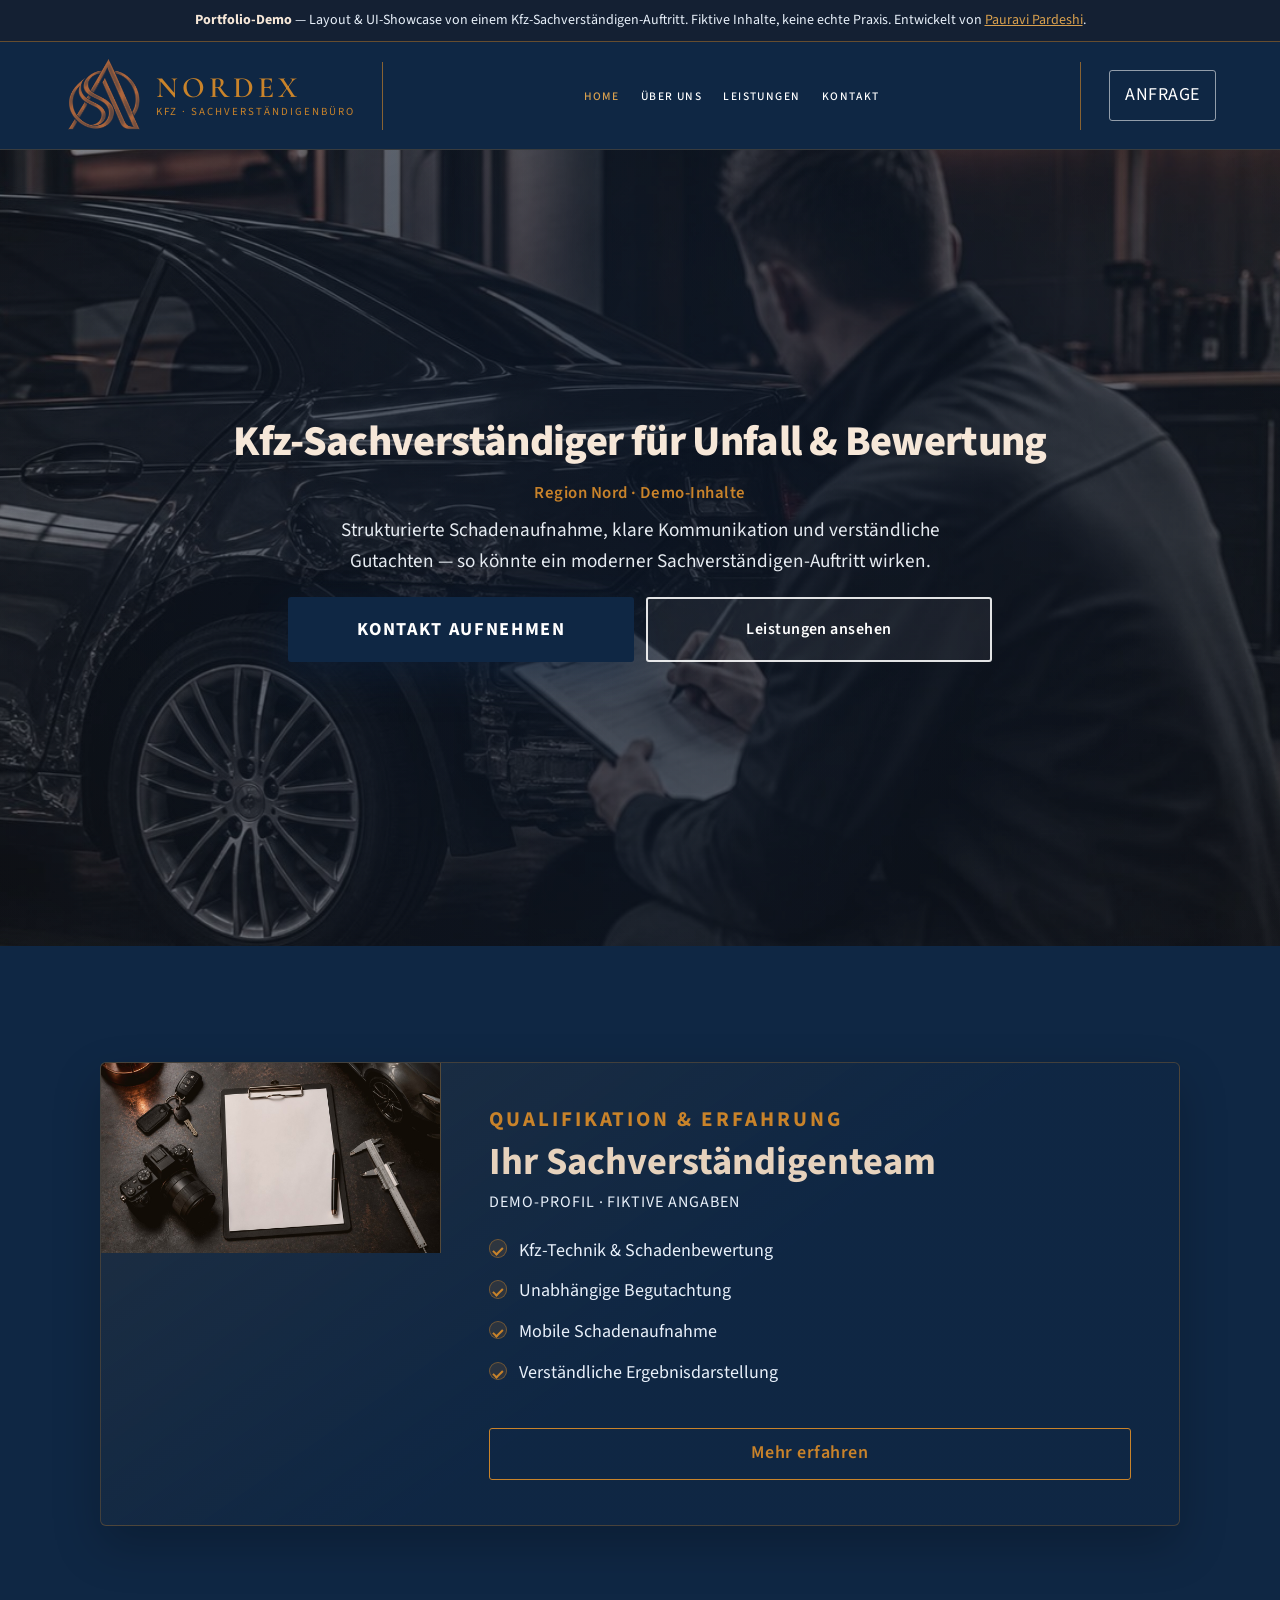
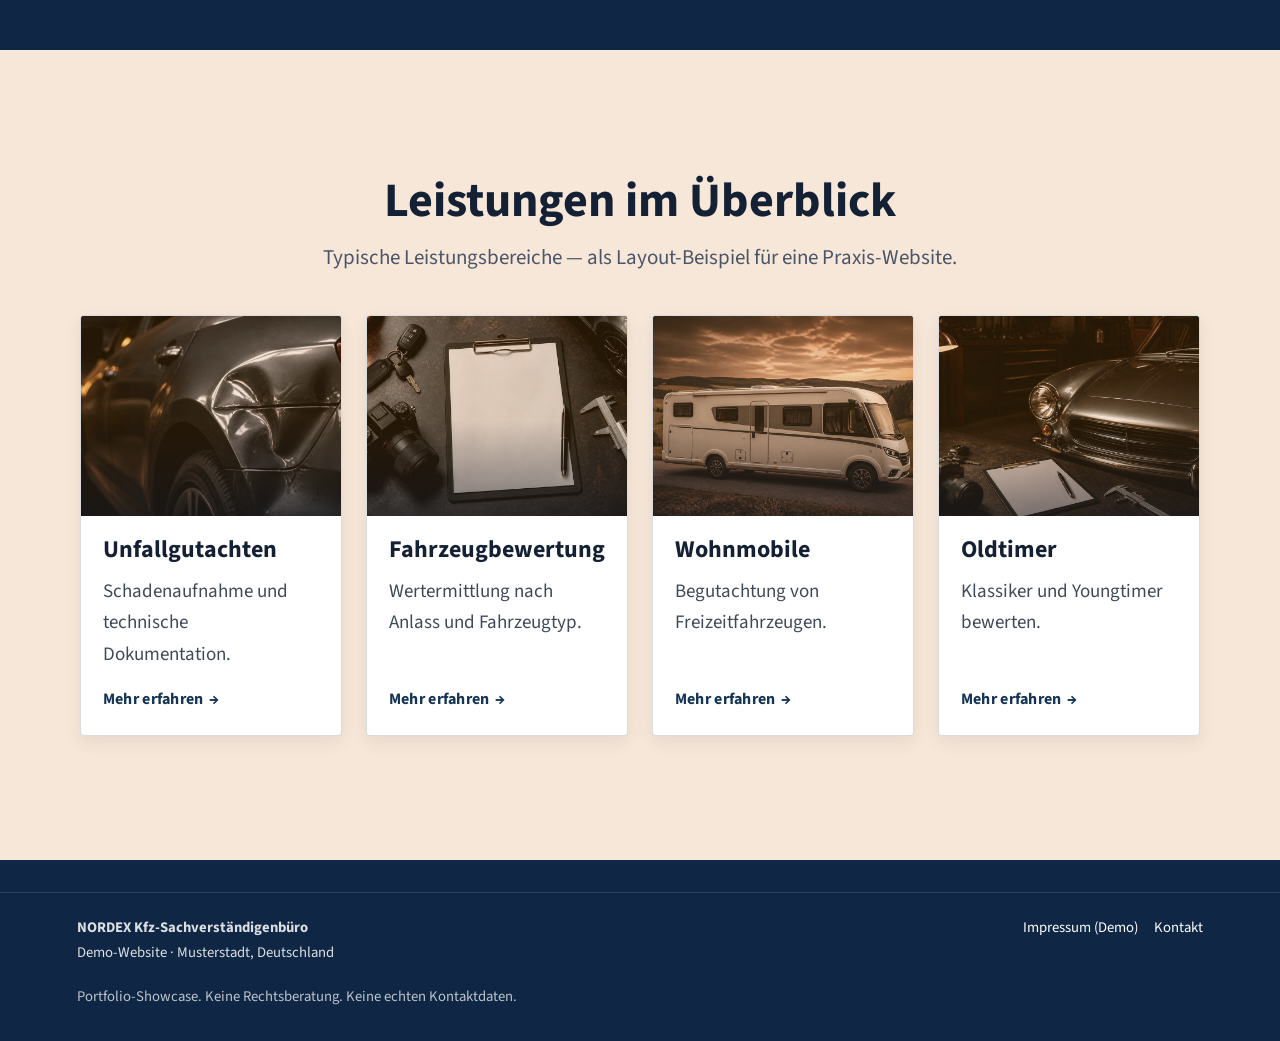
==== index.html @ 1d27ba91 "Add portfolio demo for Kfz Sachverständigen website layout. Fictional NORDEX branding, sanitized pag" ====
<!DOCTYPE html>
<html lang="de">
  <head>
    <meta charset="UTF-8" />
    <meta name="viewport" content="width=device-width, initial-scale=1.0, viewport-fit=cover" />
    <title>Kfz-Sachverständiger — NORDEX — Kfz-Sachverständigenbüro (Portfolio-Demo)</title>
    <meta name="description" content="Portfolio-Demo: Unfallgutachten, Fahrzeugbewertung und klarer Ablauf — Layout-Showcase." />
    <meta name="robots" content="noindex, nofollow" />
    <link rel="icon" href="./assets/favicon.png" type="image/png" sizes="32x32" />
    <link rel="preconnect" href="https://fonts.googleapis.com" />
    <link rel="preconnect" href="https://fonts.gstatic.com" crossorigin />
    <link href="https://fonts.googleapis.com/css2?family=Cormorant+Garamond:wght@600;700&family=Source+Sans+3:wght@400;500;600;700;800&display=swap" rel="stylesheet" />
    <link rel="stylesheet" href="./css/styles.css?v=1" />
    <link rel="stylesheet" href="./css/demo-banner.css?v=1" />
  </head>
  <body>
    
    <div class="portfolio-demo-banner" role="note">
      <strong>Portfolio-Demo</strong> — Layout &amp; UI-Showcase von einem Kfz-Sachverständigen-Auftritt.
      Fiktive Inhalte, keine echte Praxis. Entwickelt von
      <a href="https://github.com/Pauravi14" rel="noopener noreferrer">Pauravi Pardeshi</a>.
    </div>
    <a class="skip" href="#main">Zum Hauptinhalt springen</a>
    <header class="header">
      <div class="nav">
        <a class="brand" href="./index.html">
          <span class="brand-mark-slot">
            <img class="brand-mark" src="./assets/logo-monogram.png" width="290" height="280" alt="" />
          </span>
          <span class="brand-text">
            <span class="brand-name">NORDEX</span>
            <span class="brand-sub">KFZ · SACHVERSTÄNDIGENBÜRO</span>
          </span>
        </a>
        <div class="nav-divider" aria-hidden="true"></div>
        <button class="menu-toggle" type="button" aria-expanded="false" aria-label="Menü">
          <span class="menu-toggle__icon" aria-hidden="true"></span>
          <span class="menu-toggle__label">Menü</span>
        </button>
        <ul class="menu"><li><a href="./index.html" aria-current="page">HOME</a></li><li><a href="./ueber-uns.html">Über uns</a></li><li><a href="./leistungen/index.html">Leistungen</a></li><li><a href="./kontakt.html">Kontakt</a></li></ul>
        <div class="nav-divider nav-divider-end" aria-hidden="true"></div>
        <div class="header-contact">
          <a class="btn btn-inquiry" href="./kontakt.html">Anfrage</a>
        </div>
      </div>
    </header>
    <main id="main">
    <section class="hero hero--home hero--slideshow hero--centered" data-section="hero" data-hero-slider aria-label="Startseite Demo">
      <div class="hero__slides" aria-hidden="true">
        <img class="hero__slide is-active" src="assets/hero/slide-1.jpg" srcset="assets/hero/slide-1-640w.jpg 640w, assets/hero/slide-1-1280w.jpg 1280w, assets/hero/slide-1.jpg 1920w" sizes="100vw" alt="" width="1920" height="1080" loading="eager" decoding="async" fetchpriority="high" />
        <img class="hero__slide" src="data:image/svg+xml,%3Csvg xmlns='http://www.w3.org/2000/svg' viewBox='0 0 1920 1080'%3E%3C/svg%3E" data-src="assets/hero/slide-2.jpg" alt="" width="1920" height="1080" decoding="async" />
        <img class="hero__slide" src="data:image/svg+xml,%3Csvg xmlns='http://www.w3.org/2000/svg' viewBox='0 0 1920 1080'%3E%3C/svg%3E" data-src="assets/hero/slide-3.jpg" alt="" width="1920" height="1080" decoding="async" />
      </div>
      <div class="hero__overlay" aria-hidden="true"></div>
      <div class="hero__inner hero__inner--centered">
        <div class="hero__content hero__content--centered">
          <h1 class="hero__title">Kfz-Sachverständiger für Unfall &amp; Bewertung</h1>
          <p class="hero__region">Region Nord · Demo-Inhalte</p>
          <p class="hero__description">Strukturierte Schadenaufnahme, klare Kommunikation und verständliche Gutachten — so könnte ein moderner Sachverständigen-Auftritt wirken.</p>
          <div class="hero-actions hero-actions--centered">
            <div class="hero-actions__row">
              <a class="btn btn-primary hero-cta-primary" href="./kontakt.html">Kontakt aufnehmen</a>
              <a class="btn btn-outline-light hero-cta-tertiary" href="./leistungen/index.html">Leistungen ansehen</a>
            </div>
          </div>
        </div>
      </div>
    </section>

    <section class="section home-section home-expert" data-section="expert">
      <div class="expert-spotlight expert-spotlight--premium expert-spotlight--composed">
        <div class="expert-spotlight__media">
          <img class="expert-spotlight__photo" src="assets/service/service-bewertung.jpg" alt="Werkstatt und Dokumentation — Platzhalterbild" width="1280" height="720" loading="lazy" decoding="async" />
        </div>
        <div class="expert-spotlight__content">
          <h2 class="expert-spotlight__title">
            <span class="kicker">Qualifikation &amp; Erfahrung</span>
            <span class="expert-spotlight__name">Ihr Sachverständigenteam</span>
          </h2>
          <p class="expert-spotlight__role">Demo-Profil · fiktive Angaben</p>
          <ul class="expert-credentials">
            <li>Kfz-Technik &amp; Schadenbewertung</li>
            <li>Unabhängige Begutachtung</li>
            <li>Mobile Schadenaufnahme</li>
            <li>Verständliche Ergebnisdarstellung</li>
          </ul>
          <a class="btn btn-outline-copper" href="./ueber-uns.html">Mehr erfahren</a>
        </div>
      </div>
    </section>

    <section class="section content-light home-section home-services" data-section="services">
      <header class="section-header section-header--center">
        <h2>Leistungen im Überblick</h2>
        <p class="section-intro">Typische Leistungsbereiche — als Layout-Beispiel für eine Praxis-Website.</p>
      </header>
      <div class="service-grid">
        <article class="service-card">
          <div class="service-card__media"><img src="assets/service/service-unfall.jpg" alt="Schadendetail am Fahrzeug" width="1280" height="720" loading="lazy" /></div>
          <div class="service-card__body">
            <h3>Unfallgutachten</h3>
            <p>Schadenaufnahme und technische Dokumentation.</p>
            <a class="service-card__link" href="./leistungen/unfallgutachten.html">Mehr erfahren</a>
          </div>
        </article>
        <article class="service-card">
          <div class="service-card__media"><img src="assets/service/service-bewertung.jpg" alt="Fahrzeugbewertung" width="1280" height="720" loading="lazy" /></div>
          <div class="service-card__body">
            <h3>Fahrzeugbewertung</h3>
            <p>Wertermittlung nach Anlass und Fahrzeugtyp.</p>
            <a class="service-card__link" href="./leistungen/index.html">Mehr erfahren</a>
          </div>
        </article>
        <article class="service-card">
          <div class="service-card__media"><img src="assets/service/service-wohnmobile.jpg" alt="Wohnmobil" width="1280" height="720" loading="lazy" /></div>
          <div class="service-card__body">
            <h3>Wohnmobile</h3>
            <p>Begutachtung von Freizeitfahrzeugen.</p>
            <a class="service-card__link" href="./leistungen/index.html">Mehr erfahren</a>
          </div>
        </article>
        <article class="service-card">
          <div class="service-card__media"><img src="assets/service/service-oldtimer.jpg" alt="Oldtimer" width="1280" height="720" loading="lazy" /></div>
          <div class="service-card__body">
            <h3>Oldtimer</h3>
            <p>Klassiker und Youngtimer bewerten.</p>
            <a class="service-card__link" href="./leistungen/index.html">Mehr erfahren</a>
          </div>
        </article>
      </div>
    </section>
    </main>
    <footer class="footer">
      <div>
        <strong>NORDEX Kfz-Sachverständigenbüro</strong><br />
        Demo-Website · Musterstadt, Deutschland
      </div>
      <nav>
        <a href="./impressum.html">Impressum (Demo)</a>
        <a href="./kontakt.html">Kontakt</a>
      </nav>
      <p class="muted">Portfolio-Showcase. Keine Rechtsberatung. Keine echten Kontaktdaten.</p>
    </footer>
    <script src="./js/main.js?v=1" defer></script>
  </body>
</html>
---- css/styles.css ----
:root {
  /* Harbor night — client palette */
  --harbor: #0F2744;
  --apricot: #F6E7D8;
  --ochre: #C9832A;
  --navy-text: #142033;
  --sidebar-text: #E8F0FA;
  --chip: #E6D2BD;
  --white: #FFFFFF;

  --navy-deep: var(--harbor);
  --bg: var(--harbor);
  --bg-2: var(--harbor);
  --panel: var(--apricot);
  --panel-dark: #0d2240;
  --line: rgba(20, 32, 51, 0.16);
  --navy: var(--harbor);
  --navy-2: #163556;
  --accent: var(--ochre);
  --accent-2: var(--ochre);
  --logo-copper: var(--ochre);
  --copper-on-dark: var(--chip);
  --copper: var(--ochre);
  --copper-action: var(--harbor);
  --copper-light: #d9a04e;
  --ivory: var(--apricot);
  --text-on-dark: var(--sidebar-text);
  --cream: var(--apricot);
  --text: var(--navy-text);
  --mute: #4a5568;
  --ink: var(--navy-text);
  --shadow: 0 12px 28px rgba(15, 20, 28, 0.12);
  --header-main: 6.5rem;
  --header-total: 6.5rem;
  --font: "Source Sans 3", "Source Sans 3 Fallback", "Segoe UI", system-ui, sans-serif;
  --brand-serif: "Cormorant Garamond", "Cormorant Garamond Fallback", "Times New Roman", serif;
  --sans: var(--font);
  --type-body: 1.125rem;
  --type-lead: 1.375rem;
  --type-section-sub: 1.3125rem;
  --type-card-title: 1.5rem;
  --type-card-body: 1.1875rem;
  --type-h1: clamp(2.375rem, 5.2vw, 4rem);
  --type-h2: clamp(1.875rem, 3.8vw, 3rem);
  --type-h3: clamp(1.375rem, 2.6vw, 1.875rem);
  --hero-kicker-size: 0.88rem;
  --hero-title-size: clamp(2.1rem, 3.4vw, 2.65rem);
  --hero-lead-size: 1.2rem;
}

@font-face {
  font-family: "Source Sans 3 Fallback";
  src: local("Segoe UI"), local("Arial");
  size-adjust: 97%;
  ascent-override: 105%;
  descent-override: 30%;
  line-gap-override: 0%;
}

@font-face {
  font-family: "Cormorant Garamond Fallback";
  src: local("Times New Roman");
  size-adjust: 108%;
  ascent-override: 90%;
  descent-override: 22%;
  line-gap-override: 0%;
}

*,
*::before,
*::after {
  box-sizing: border-box;
}

html {
  scroll-behavior: smooth;
  scroll-padding-top: calc(var(--header-main) + 0.5rem);
  scroll-padding-bottom: 6rem;
  overflow-x: clip;
  width: 100%;
}

body {
  margin: 0;
  font-family: var(--font);
  font-size: var(--type-body);
  color: var(--text-on-dark);
  background: var(--bg);
  line-height: 1.7;
  min-height: 100vh;
  overflow-x: clip;
  width: 100%;
}

h1,
h2,
h3,
h4,
h5,
h6 {
  font-family: var(--font);
}

.content-light {
  background: var(--cream);
  color: var(--text);
}

.content-light a:not(.btn):not(.service-card__link):not(.leistungen-card__link):not(.counselor-card__link):not(.guide-kontakt__route-btn) {
  color: var(--navy-2);
  text-decoration: underline;
  text-underline-offset: 2px;
}

.content-light .muted {
  color: var(--mute);
}

.content-light .card,
.content-light .panel {
  background: #fff;
  border-color: var(--line);
}

.content-light h1,
.content-light h2,
.content-light h3 {
  color: var(--ink);
}

.content-light .kicker {
  color: var(--ochre);
}

img {
  max-width: 100%;
  display: block;
}

a {
  color: var(--accent-2);
  text-decoration: none;
}

a:hover {
  color: #C9832A;
}

.skip {
  position: absolute;
  left: -999px;
}

.skip:focus {
  left: 12px;
  top: 12px;
  background: var(--cream);
  color: var(--ink);
  padding: 0.5rem 0.8rem;
  z-index: 80;
}

.visually-hidden {
  position: absolute;
  width: 1px;
  height: 1px;
  padding: 0;
  margin: -1px;
  overflow: hidden;
  clip: rect(0, 0, 0, 0);
  white-space: nowrap;
  border: 0;
}

.topbar {
  display: flex;
  justify-content: space-between;
  gap: 1rem;
  padding: 0.45rem 6vw;
  background: #142033;
  color: rgba(255, 255, 255, 0.88);
  font-size: 0.86rem;
  letter-spacing: 0.02em;
}

.topbar a {
  color: #fff;
}

.header {
  position: sticky;
  top: 0;
  z-index: 40;
  background: var(--bg-2);
  border-bottom: 1px solid rgba(201, 131, 42, 0.22);
  width: 100%;
  max-width: 100%;
}

.nav {
  display: flex;
  align-items: center;
  justify-content: flex-start;
  gap: 0;
  padding: 0.9rem 5vw;
  min-height: var(--header-main);
  width: 100%;
  max-width: 100%;
  box-sizing: border-box;
}

.brand {
  display: flex;
  align-items: center;
  gap: 0.7rem;
  color: var(--copper);
  flex-shrink: 0;
  text-decoration: none;
  min-width: 0;
}

.brand:hover {
  color: var(--copper);
}

.brand-mark-slot {
  flex: 0 0 auto;
  height: 4.85rem;
  width: calc(4.85rem * 290 / 280);
  max-width: 5.25rem;
  display: flex;
  align-items: center;
  justify-content: center;
}

.brand img,
.brand-mark {
  width: 100%;
  height: 100%;
  max-width: 100%;
  object-fit: contain;
  background: transparent;
  flex-shrink: 0;
  display: block;
}

.brand-text {
  display: flex;
  flex-direction: column;
  gap: 0.2rem;
}

.brand-name {
  font-family: var(--brand-serif);
  font-size: 1.85rem;
  letter-spacing: 0.14em;
  margin: 0;
  line-height: 1;
  color: var(--logo-copper);
  font-weight: 600;
}

.brand-sub {
  display: block;
  font-family: var(--font);
  font-size: 0.68rem;
  letter-spacing: 0.18em;
  color: var(--logo-copper);
  text-transform: uppercase;
  line-height: 1.2;
}

.nav-divider {
  width: 1px;
  height: 4.25rem;
  background: var(--copper);
  opacity: 0.65;
  margin: 0 1.75rem;
  flex-shrink: 0;
}

.menu {
  display: flex;
  align-items: center;
  justify-content: center;
  gap: 2.25rem;
  list-style: none;
  margin: 0;
  padding: 0;
  flex: 1 1 auto;
  min-width: 0;
}

.nav-divider-end,
.header-contact {
  flex-shrink: 0;
}

.menu a {
  color: #fff;
  font-size: 0.78rem;
  letter-spacing: 0.16em;
  text-transform: uppercase;
  font-weight: 500;
  text-decoration: none;
  white-space: nowrap;
}

.menu a[aria-current="page"] {
  color: var(--copper-light);
}

.menu a:hover {
  color: var(--copper-light);
  text-decoration: none;
}

.menu-item {
  position: relative;
  list-style: none;
}

.menu-item--services {
  position: relative;
}

.menu-accordion {
  position: relative;
}

.menu-accordion__summary {
  list-style: none;
  display: inline-flex;
  align-items: center;
  gap: 0.35rem;
  cursor: pointer;
  color: #fff;
  font-size: 0.78rem;
  letter-spacing: 0.16em;
  text-transform: uppercase;
  font-weight: 500;
  -webkit-tap-highlight-color: transparent;
}

.menu-accordion__summary::-webkit-details-marker {
  display: none;
}

.menu-accordion__summary::marker {
  content: "";
}

.menu-accordion__label {
  display: inline-block;
}

.menu-caret {
  display: inline-flex;
  align-items: center;
  justify-content: center;
  width: 0.55rem;
  height: 0.65rem;
  flex-shrink: 0;
  color: var(--copper-light);
  transition: transform 0.2s ease;
}

.menu-caret svg {
  display: block;
  width: 100%;
  height: 100%;
}

.menu-dropdown {
  position: absolute;
  top: calc(100% + 0.65rem);
  left: 50%;
  transform: translateX(-50%) translateY(0.25rem);
  min-width: 16.5rem;
  margin: 0;
  padding: 0.45rem 0;
  list-style: none;
  background: var(--bg-2);
  border: 1px solid rgba(201, 131, 42, 0.35);
  border-radius: 3px;
  box-shadow: 0 14px 32px rgba(0, 0, 0, 0.38);
  z-index: 50;
  opacity: 0;
  visibility: hidden;
  pointer-events: none;
  transition: opacity 0.18s ease, transform 0.18s ease, visibility 0.18s ease;
}

.menu-dropdown a {
  display: block;
  padding: 0.55rem 1.15rem;
  color: var(--text-on-dark);
  font-size: 0.82rem;
  letter-spacing: 0.03em;
  text-transform: none;
  font-weight: 400;
  white-space: normal;
  line-height: 1.35;
}

.menu-dropdown a:hover {
  color: var(--copper);
  background: rgba(201, 131, 42, 0.1);
}

.menu-dropdown li:first-child a {
  font-weight: 600;
  color: #fff;
  letter-spacing: 0.08em;
  text-transform: uppercase;
  font-size: 0.72rem;
  border-bottom: 1px solid rgba(201, 131, 42, 0.22);
  margin-bottom: 0.2rem;
  padding-bottom: 0.7rem;
}

.menu-dropdown li:first-child a:hover {
  color: var(--copper);
}

@media (min-width: 761px) {
  .menu-caret {
    width: 0.72rem;
    height: 0.72rem;
  }

  .menu-item--services.is-services-open .menu-caret {
    transform: rotate(180deg);
  }

  .menu-item--services.is-services-open .menu-accordion__summary {
    color: var(--copper);
  }

  .menu-item--services.is-services-open .menu-dropdown {
    opacity: 1;
    visibility: visible;
    pointer-events: auto;
    transform: translateX(-50%) translateY(0);
  }

  .menu-dropdown {
    top: calc(100% + 0.35rem);
  }
}

.header-contact {
  display: flex;
  align-items: center;
  gap: 1.35rem;
  flex-shrink: 0;
}

.header-phone {
  display: flex;
  align-items: center;
  gap: 0.55rem;
  color: var(--copper);
  font-size: 0.88rem;
  letter-spacing: 0.05em;
  text-decoration: none;
  white-space: nowrap;
}

.header-phone:hover {
  color: #C9832A;
}

.header-phone svg {
  flex-shrink: 0;
}

.btn-inquiry {
  display: inline-flex;
  align-items: center;
  justify-content: center;
  padding: 0.55rem 1.35rem;
  border: 1px solid var(--copper);
  color: var(--copper);
  background: transparent;
  font-size: 0.72rem;
  font-weight: 600;
  letter-spacing: 0.16em;
  text-transform: uppercase;
  text-decoration: none;
  border-radius: 2px;
  white-space: nowrap;
}

.btn-inquiry:hover {
  background: rgba(201, 131, 42, 0.14);
  color: var(--copper);
}

.menu-toggle {
  display: none;
  background: transparent;
  color: var(--copper);
  border: 1px solid rgba(201, 131, 42, 0.55);
  padding: 0.4rem 0.65rem;
  margin-left: auto;
  font-size: 0.75rem;
  letter-spacing: 0.08em;
  text-transform: uppercase;
  align-items: center;
  justify-content: center;
  gap: 0.45rem;
  line-height: 1;
  font-family: inherit;
  cursor: pointer;
  border-radius: 3px;
}

.menu-toggle__icon {
  display: none;
  width: 1.1rem;
  height: 2px;
  background: currentColor;
  border-radius: 1px;
  box-shadow:
    0 -5px 0 currentColor,
    0 5px 0 currentColor;
}

.menu-toggle__label {
  display: inline;
}

.nav a.brand {
  color: var(--copper);
}

.btn {
  display: inline-flex;
  align-items: center;
  justify-content: center;
  gap: 0.4rem;
  border: 1px solid rgba(255, 255, 255, 0.55);
  color: #fff;
  background: transparent;
  padding: 0.55rem 0.95rem;
  border-radius: 3px;
  font: inherit;
  cursor: pointer;
  letter-spacing: 0.03em;
}

.btn:hover {
  background: rgba(255, 255, 255, 0.12);
  color: #fff;
}

.btn-solid {
  background: var(--navy);
  color: #fff;
  border-color: var(--navy);
  font-weight: 600;
}

.btn-solid:hover {
  color: #fff;
  filter: brightness(1.08);
}

/* CTA hierarchy */
.btn-primary {
  background: var(--copper-action);
  border: 2px solid var(--copper-action);
  color: #fff;
  font-weight: 700;
  font-size: 1rem;
  padding: 0.75rem 1.5rem;
  letter-spacing: 0.04em;
}

.btn-primary:hover {
  background: var(--copper-action);
  border-color: var(--copper-action);
  color: #fff;
  filter: brightness(1.08);
}

.btn-secondary {
  background: transparent;
  border: 2px solid #25d366;
  color: #fff;
  font-weight: 600;
  padding: 0.7rem 1.35rem;
}

.btn-secondary:hover {
  background: rgba(37, 211, 102, 0.15);
  color: #fff;
}

.btn-wa::before {
  content: "";
  flex-shrink: 0;
  align-self: center;
  width: 1.3em;
  height: 1.3em;
  background-color: currentColor;
  background-image: url("data:image/svg+xml,%3Csvg xmlns='http://www.w3.org/2000/svg' viewBox='0 0 24 24'%3E%3Cpath fill='%23ffffff' d='M17.472 14.382c-.297-.149-1.758-.867-2.03-.967-.273-.099-.471-.148-.67.15-.197.297-.767.966-.94 1.164-.173.199-.347.223-.644.075-.297-.15-1.255-.463-2.39-1.475-.883-.788-1.48-1.761-1.653-2.059-.173-.297-.018-.458.13-.606.134-.133.298-.347.446-.52.149-.174.198-.298.298-.497.099-.198.05-.371-.025-.52-.075-.149-.669-1.612-.916-2.207-.242-.579-.487-.5-.669-.51-.173-.008-.371-.01-.57-.01-.198 0-.52.074-.792.372-.272.297-1.04 1.016-1.04 2.479 0 1.462 1.065 2.875 1.213 3.074.149.198 2.096 3.2 5.077 4.487.709.306 1.262.489 1.694.625.712.227 1.36.195 1.871.118.571-.085 1.758-.719 2.006-1.413.248-.694.248-1.289.173-1.413-.074-.124-.272-.198-.57-.347m-5.421 7.403h-.004a9.87 9.87 0 01-5.031-1.378l-.361-.214-3.741.982.998-3.648-.235-.374a9.86 9.86 0 01-1.51-5.26c.001-5.45 4.436-9.884 9.888-9.884 2.64 0 5.122 1.03 6.988 2.898a9.825 9.825 0 012.893 6.994c-.003 5.45-4.435 9.884-9.885 9.884m8.413-18.297A11.815 11.815 0 0012.05 0C5.495 0 .16 5.335.157 11.892c0 2.096.547 4.142 1.588 5.945L.057 24l6.305-1.654a11.882 11.882 0 005.683 1.448h.005c6.554 0 11.89-5.335 11.893-11.893a11.821 11.821 0 00-3.48-8.413z'/%3E%3C/svg%3E");
  background-position: center;
  background-repeat: no-repeat;
  background-size: contain;
  mask: url("data:image/svg+xml,%3Csvg xmlns='http://www.w3.org/2000/svg' viewBox='0 0 24 24'%3E%3Cpath fill='black' d='M17.472 14.382c-.297-.149-1.758-.867-2.03-.967-.273-.099-.471-.148-.67.15-.197.297-.767.966-.94 1.164-.173.199-.347.223-.644.075-.297-.15-1.255-.463-2.39-1.475-.883-.788-1.48-1.761-1.653-2.059-.173-.297-.018-.458.13-.606.134-.133.298-.347.446-.52.149-.174.198-.298.298-.497.099-.198.05-.371-.025-.52-.075-.149-.669-1.612-.916-2.207-.242-.579-.487-.5-.669-.51-.173-.008-.371-.01-.57-.01-.198 0-.52.074-.792.372-.272.297-1.04 1.016-1.04 2.479 0 1.462 1.065 2.875 1.213 3.074.149.198 2.096 3.2 5.077 4.487.709.306 1.262.489 1.694.625.712.227 1.36.195 1.871.118.571-.085 1.758-.719 2.006-1.413.248-.694.248-1.289.173-1.413-.074-.124-.272-.198-.57-.347m-5.421 7.403h-.004a9.87 9.87 0 01-5.031-1.378l-.361-.214-3.741.982.998-3.648-.235-.374a9.86 9.86 0 01-1.51-5.26c.001-5.45 4.436-9.884 9.888-9.884 2.64 0 5.122 1.03 6.988 2.898a9.825 9.825 0 012.893 6.994c-.003 5.45-4.435 9.884-9.885 9.884m8.413-18.297A11.815 11.815 0 0012.05 0C5.495 0 .16 5.335.157 11.892c0 2.096.547 4.142 1.588 5.945L.057 24l6.305-1.654a11.882 11.882 0 005.683 1.448h.005c6.554 0 11.89-5.335 11.893-11.893a11.821 11.821 0 00-3.48-8.413z'/%3E%3C/svg%3E") center / contain no-repeat;
  -webkit-mask: url("data:image/svg+xml,%3Csvg xmlns='http://www.w3.org/2000/svg' viewBox='0 0 24 24'%3E%3Cpath fill='black' d='M17.472 14.382c-.297-.149-1.758-.867-2.03-.967-.273-.099-.471-.148-.67.15-.197.297-.767.966-.94 1.164-.173.199-.347.223-.644.075-.297-.15-1.255-.463-2.39-1.475-.883-.788-1.48-1.761-1.653-2.059-.173-.297-.018-.458.13-.606.134-.133.298-.347.446-.52.149-.174.198-.298.298-.497.099-.198.05-.371-.025-.52-.075-.149-.669-1.612-.916-2.207-.242-.579-.487-.5-.669-.51-.173-.008-.371-.01-.57-.01-.198 0-.52.074-.792.372-.272.297-1.04 1.016-1.04 2.479 0 1.462 1.065 2.875 1.213 3.074.149.198 2.096 3.2 5.077 4.487.709.306 1.262.489 1.694.625.712.227 1.36.195 1.871.118.571-.085 1.758-.719 2.006-1.413.248-.694.248-1.289.173-1.413-.074-.124-.272-.198-.57-.347m-5.421 7.403h-.004a9.87 9.87 0 01-5.031-1.378l-.361-.214-3.741.982.998-3.648-.235-.374a9.86 9.86 0 01-1.51-5.26c.001-5.45 4.436-9.884 9.888-9.884 2.64 0 5.122 1.03 6.988 2.898a9.825 9.825 0 012.893 6.994c-.003 5.45-4.435 9.884-9.885 9.884m8.413-18.297A11.815 11.815 0 0012.05 0C5.495 0 .16 5.335.157 11.892c0 2.096.547 4.142 1.588 5.945L.057 24l6.305-1.654a11.882 11.882 0 005.683 1.448h.005c6.554 0 11.89-5.335 11.893-11.893a11.821 11.821 0 00-3.48-8.413z'/%3E%3C/svg%3E") center / contain no-repeat;
}

.btn-tertiary {
  background: transparent;
  border: none;
  color: var(--text-on-dark);
  font-weight: 500;
  padding: 0.65rem 0.5rem;
  text-decoration: underline;
  text-underline-offset: 3px;
}

.btn-tertiary:hover {
  background: transparent;
  color: var(--copper);
}

.btn-outline-copper {
  background: transparent;
  border: 1px solid var(--copper);
  color: var(--copper);
  font-weight: 600;
  padding: 0.6rem 1.25rem;
}

.btn-outline-copper:hover {
  background: rgba(201, 131, 42, 0.14);
  color: var(--copper);
}

.btn-outline-light {
  background: rgba(255, 255, 255, 0.06);
  border: 2px solid rgba(255, 255, 255, 0.88);
  color: #fff;
  font-weight: 600;
  padding: 0.7rem 1.35rem;
}

.btn-outline-light:hover {
  background: rgba(255, 255, 255, 0.14);
  color: #fff;
  border-color: #fff;
}

.menu-toggle {
  display: none;
}

.hero,
.page-hero,
.section {
  padding: 2.4rem 6vw;
}

.hero {
  display: grid;
  grid-template-columns: 1.1fr 0.9fr;
  gap: 2rem;
  align-items: center;
  min-height: calc(100vh - var(--header-total));
}

.hero--home {
  padding-top: 3rem;
  padding-bottom: 3.5rem;
  gap: 2.5rem;
}

.hero--slideshow {
  display: block;
  position: relative;
  padding: 0;
  min-height: min(96vh, 960px);
  overflow: hidden;
  width: 100%;
  max-width: 100%;
}

.hero--home.hero--slideshow {
  padding: 0;
  gap: 0;
}

.hero--split {
  display: block;
  padding: 0;
  min-height: calc(100vh - var(--header-total));
  background: var(--navy-deep);
}

.hero--home.hero--split {
  padding: 0;
  gap: 0;
  display: block;
  grid-template-columns: none;
}

.hero__inner.hero__inner--split,
.hero--split .hero__inner {
  display: grid;
  grid-template-columns: minmax(300px, 42%) 1fr;
  min-height: inherit;
  padding: 0;
  align-items: stretch;
  gap: 0;
}

.hero--split .hero__content {
  max-width: none;
  padding: 3.25rem 5.5vw 3.5rem 6vw;
  background: var(--navy-deep);
  border: none;
  backdrop-filter: none;
  display: flex;
  flex-direction: column;
  justify-content: center;
}

.hero__visual {
  position: relative;
  min-width: 0;
  min-height: min(88vh, 860px);
  overflow: hidden;
  border-left: 3px solid var(--copper);
  box-shadow: -12px 0 40px rgba(0, 0, 0, 0.25);
  background: #0F2744;
}

.hero__visual .hero__slides {
  position: absolute;
  inset: 0;
  z-index: 0;
  min-height: 100%;
}

.hero__visual-accent {
  position: absolute;
  inset: 0;
  z-index: 2;
  pointer-events: none;
  background: linear-gradient(90deg, rgba(10, 22, 40, 0.42) 0%, transparent 22%);
}

.hero__slides {
  position: absolute;
  inset: 0;
  z-index: 0;
  width: 100%;
  height: 100%;
}

.hero__slide {
  position: absolute;
  inset: 0;
  width: 100%;
  height: 100%;
  min-width: 100%;
  min-height: 100%;
  object-fit: cover;
  object-position: center 32%;
  opacity: 0;
  z-index: 0;
  transition: opacity 3s ease-in-out, transform 8s ease-out;
  will-change: opacity, transform;
  transform: scale(1);
}

.hero__slide.is-active {
  opacity: 1;
  z-index: 1;
  transform: scale(1.05);
}

.hero__overlay {
  position: absolute;
  inset: 0;
  z-index: 1;
  background: linear-gradient(
    90deg,
    rgba(10, 22, 40, 0.9) 0%,
    rgba(10, 22, 40, 0.62) 26%,
    rgba(10, 22, 40, 0.24) 50%,
    rgba(10, 22, 40, 0.08) 72%,
    rgba(10, 22, 40, 0.02) 100%
  );
  pointer-events: none;
}

.hero--slideshow .hero__inner {
  display: flex;
  align-items: center;
  min-height: inherit;
  padding: 3.5rem 6vw 4rem;
}

.hero__inner {
  position: relative;
  z-index: 2;
  min-height: inherit;
  display: flex;
  align-items: center;
  padding: 3.5rem 6vw 4rem;
}

.hero--slideshow .hero__content {
  max-width: 33rem;
  padding: 0;
  background: none;
  border: none;
  backdrop-filter: none;
}

.hero--home h1 {
  display: flex;
  flex-direction: column;
  gap: 0.65rem;
  max-width: 18ch;
  margin-bottom: 1rem;
  line-height: 1.1;
}

.hero__title-main {
  display: block;
  font-size: var(--type-h1);
  font-weight: 800;
}

.hero__title-region {
  display: block;
  font-family: var(--sans);
  font-size: clamp(0.98rem, 1.55vw, 1.12rem);
  font-weight: 600;
  line-height: 1.5;
  letter-spacing: 0.03em;
  color: #C9832A;
  max-width: 28ch;
}

.hero__scroll-cue {
  position: absolute;
  left: 50%;
  bottom: 1.5rem;
  z-index: 3;
  display: flex;
  flex-direction: column;
  align-items: center;
  gap: 0.45rem;
  color: rgba(244, 239, 231, 0.72);
  text-decoration: none;
  transform: translateX(-50%);
  transition: opacity 0.35s ease, transform 0.35s ease;
}

.hero__scroll-cue-text {
  font-family: var(--sans);
  font-size: 0.72rem;
  font-weight: 600;
  letter-spacing: 0.18em;
  text-transform: uppercase;
}

.hero__scroll-cue-line {
  position: relative;
  display: block;
  width: 1px;
  height: 2.2rem;
  background: rgba(201, 131, 42, 0.45);
  overflow: hidden;
}

.hero__scroll-cue-line::after {
  content: "";
  position: absolute;
  top: -100%;
  left: 0;
  width: 100%;
  height: 100%;
  background: rgba(255, 220, 175, 0.95);
  animation: hero-scroll-cue 2s ease-in-out infinite;
}

.hero__scroll-cue.is-hidden {
  opacity: 0;
  transform: translate(-50%, 8px);
  pointer-events: none;
}

@keyframes hero-scroll-cue {
  0% {
    top: -100%;
  }

  100% {
    top: 100%;
  }
}

@media (prefers-reduced-motion: reduce) {
  .hero__scroll-cue-line::after {
    animation: none;
    top: 50%;
  }
}

.hero__lead {
  font-size: var(--type-lead);
  margin-bottom: 0;
  color: rgba(235, 240, 246, 0.98);
  line-height: 1.6;
}

.hero-trust {
  display: grid;
  grid-template-columns: repeat(3, 1fr);
  gap: 1rem;
  margin: 1.65rem 0 0;
  padding: 0;
  list-style: none;
}

.hero-trust li {
  border-left: 3px solid var(--copper);
  padding-left: 0.9rem;
}

.hero-trust strong {
  display: block;
  color: #fff;
  font-size: 1.125rem;
  font-weight: 700;
  letter-spacing: 0.02em;
  margin-bottom: 0.4rem;
}

.hero-trust span {
  display: block;
  color: rgba(225, 233, 242, 0.98);
  font-size: var(--type-body);
  line-height: 1.6;
}

.hero-actions--tiered {
  margin-top: 1.85rem;
  display: flex;
  flex-direction: column;
  align-items: stretch;
  gap: 0.5rem;
  width: 100%;
  max-width: 17.5rem;
}

.hero-cta-primary {
  font-size: 1.14rem;
  padding: 1.15rem 2.1rem;
  min-width: 0;
  width: 100%;
  justify-content: center;
  letter-spacing: 0.09em;
  text-transform: uppercase;
  box-shadow: 0 14px 42px rgba(15, 39, 68, 0.42);
  border-width: 2px;
}

.hero-cta-secondary {
  width: 100%;
  justify-content: center;
  font-size: 1rem;
  padding: 0.82rem 1.2rem;
  border-width: 1.5px;
  font-weight: 600;
  background: rgba(37, 211, 102, 0.08);
  margin-top: 0.35rem;
  gap: 0.55rem;
  white-space: nowrap;
}

.hero-cta-secondary.btn-wa::before {
  width: 1.45em;
  height: 1.45em;
}

.hero-cta-secondary:hover {
  background: rgba(37, 211, 102, 0.18);
}

.hero-cta-tertiary {
  justify-content: center;
  font-size: 1rem;
  padding: 0.72rem 1.2rem;
  border-width: 2px;
  font-weight: 600;
  margin-top: 0;
  text-decoration: none;
}

.hero-cta-tertiary:hover {
  color: #fff;
}

.hero--centered {
  min-height: calc(100vh - var(--header-total));
}

.hero--centered.hero--slideshow {
  min-height: calc(100vh - var(--header-total));
}

.hero--centered .hero__overlay {
  background:
    radial-gradient(
      ellipse 82% 88% at 50% 40%,
      rgba(10, 22, 40, 0.58) 0%,
      rgba(10, 22, 40, 0.42) 48%,
      rgba(10, 22, 40, 0.16) 100%
    ),
    linear-gradient(
      90deg,
      rgba(10, 22, 40, 0.28) 0%,
      rgba(10, 22, 40, 0.5) 50%,
      rgba(10, 22, 40, 0.28) 100%
    );
}

.hero--centered .hero__slide {
  object-position: center 32%;
}

@media (max-width: 1024px) {
  .hero--centered .hero__slide {
    object-position: center 30%;
  }

  .hero__slide.is-active {
    transform: scale(1);
  }
}

.hero--centered .hero__inner--centered {
  justify-content: flex-start;
  align-items: center;
  min-height: calc(100vh - var(--header-total));
  padding: 1.15rem 6vw 2rem;
}

.hero--centered .hero__eyebrow {
  margin: 0 0 0.7rem;
  font-family: var(--sans);
  font-size: 0.88rem;
  font-weight: 700;
  letter-spacing: 0.16em;
  text-transform: uppercase;
  color: rgba(255, 255, 255, 0.92);
}

.hero--centered.hero--home h1.hero__title {
  display: block;
  flex-direction: unset;
  gap: unset;
  max-width: none;
  margin: 0 0 0.9rem;
  font-family: var(--font);
  font-size: var(--hero-title-size);
  font-weight: 800;
  line-height: 1.08;
  letter-spacing: -0.015em;
  color: var(--ivory);
  text-wrap: normal;
}

@media (min-width: 900px) {
  .hero--centered .hero__title {
    white-space: nowrap;
  }
}

.hero--centered .hero__content--centered {
  width: 100%;
  max-width: 72rem;
  margin: 0 auto;
  padding: 0;
  text-align: center;
  display: flex;
  flex-direction: column;
  align-items: center;
  background: none;
  border: none;
}

.hero--centered .hero__region {
  max-width: 36rem;
  margin: 0 0 0.55rem;
  font-family: var(--sans);
  font-size: clamp(0.9rem, 1.4vw, 1.05rem);
  font-weight: 600;
  line-height: 1.55;
  letter-spacing: 0.03em;
  color: #C9832A;
}

.hero--centered .hero__services {
  max-width: 40rem;
  margin: 0 0 0.9rem;
  font-size: var(--type-body);
  line-height: 1.6;
  color: rgba(225, 233, 242, 0.92);
}

.hero--centered .hero__description {
  max-width: min(52rem, 100%);
  margin: 0;
  font-size: var(--hero-lead-size);
  line-height: 1.65;
  color: rgba(235, 240, 246, 0.98);
  text-wrap: balance;
}

.hero-trust--centered {
  display: grid;
  grid-template-columns: repeat(3, minmax(0, 1fr));
  gap: 0;
  width: 100%;
  max-width: 72rem;
  margin: 1.85rem 0 0;
  padding: 0;
  list-style: none;
}

.hero-trust--centered .hero-trust__item {
  display: flex;
  flex-direction: row;
  align-items: flex-start;
  gap: 0.85rem;
  padding: 0 1.35rem;
  border-left: 1px solid rgba(201, 131, 42, 0.42);
  text-align: left;
}

.hero-trust--centered .hero-trust__item:first-child {
  border-left: none;
}

.hero-trust--centered .hero-trust__icon {
  display: flex;
  flex: 0 0 auto;
  align-items: center;
  justify-content: center;
  width: 2.35rem;
  height: 2.35rem;
  margin-top: 0.1rem;
  color: rgba(201, 131, 42, 0.95);
}

.hero-trust--centered .hero-trust__icon svg {
  width: 1.85rem;
  height: 1.85rem;
}

.hero-trust--centered .hero-trust__copy {
  min-width: 0;
}

.hero-trust--centered strong {
  display: block;
  margin-bottom: 0.35rem;
  font-size: 1.125rem;
  font-weight: 700;
  letter-spacing: 0.04em;
  text-transform: uppercase;
  color: #fff;
}

.hero-trust--centered .hero-trust__copy span {
  display: block;
  font-size: var(--type-body);
  line-height: 1.55;
  color: rgba(225, 233, 242, 0.98);
}

.hero-actions--centered {
  display: flex;
  flex-direction: column;
  align-items: center;
  width: 100%;
  max-width: 44rem;
  margin-top: 1.65rem;
  gap: 0.45rem;
}

.hero-actions--centered .hero-actions__row {
  display: flex;
  flex-wrap: wrap;
  align-items: stretch;
  justify-content: center;
  gap: 0.75rem;
  width: 100%;
}

.hero-actions--centered .hero-cta-primary,
.hero-actions--centered .hero-cta-secondary,
.hero-actions--centered .hero-cta-tertiary {
  flex: 1 1 14rem;
  width: auto;
  min-width: 0;
  max-width: none;
  margin-top: 0;
}

.hero-actions--centered .hero-cta-primary {
  padding-top: 0.95rem;
  padding-bottom: 0.95rem;
}

.hero-actions--centered .hero-cta-secondary {
  padding-top: 0.72rem;
  padding-bottom: 0.72rem;
}

.hero-actions--centered .hero-cta-tertiary {
  padding-top: 0.72rem;
  padding-bottom: 0.72rem;
}

@keyframes hero-centered-reveal {
  from {
    opacity: 0;
    transform: translateY(14px);
  }

  to {
    opacity: 1;
    transform: translateY(0);
  }
}

@media (prefers-reduced-motion: no-preference) {
  .hero--centered .hero__eyebrow,
  .hero--centered .hero__title,
  .hero--centered .hero__region,
  .hero--centered .hero__services,
  .hero--centered .hero__description,
  .hero-trust--centered,
  .hero-actions--centered {
    opacity: 0;
    animation: hero-centered-reveal 0.75s ease forwards;
  }

  .hero--centered .hero__eyebrow {
    animation-delay: 0.05s;
  }

  .hero--centered .hero__title {
    animation-delay: 0.12s;
  }

  .hero--centered .hero__region,
  .hero--centered .hero__services,
  .hero--centered .hero__description {
    animation-delay: 0.2s;
  }

  .hero-trust--centered {
    animation-delay: 0.28s;
  }

  .hero-actions--centered {
    animation-delay: 0.36s;
  }
}

.home-section {
  padding-top: 6.5rem;
  padding-bottom: 6.5rem;
}

.home-expert {
  padding-top: 7.25rem;
  padding-bottom: 7.75rem;
}

.home-services {
  padding-top: 7.75rem;
  padding-bottom: 7.75rem;
}

.home-services .section-header {
  max-width: 48rem;
}

.home-services .service-grid {
  max-width: 1120px;
  margin-left: auto;
  margin-right: auto;
}

.home-process {
  padding-top: 7.75rem;
  padding-bottom: 7.75rem;
}

.home-trust {
  padding-top: 7.75rem;
  padding-bottom: 6.5rem;
}

.home-trust .section-header {
  max-width: none;
  margin-bottom: 3rem;
}

.home-trust h2.home-trust__title {
  font-family: var(--font);
  font-size: clamp(2.25rem, 5vw, 3.75rem);
  font-weight: 800;
  line-height: 1.08;
  letter-spacing: -0.02em;
  margin: 0 0 0.85rem;
  color: var(--navy);
  text-wrap: balance;
}

.home-trust__title::after {
  content: "";
  display: block;
  width: clamp(3.5rem, 12vw, 5rem);
  height: 4px;
  margin: 1rem auto 0;
  background: linear-gradient(90deg, var(--copper), rgba(201, 131, 42, 0.35));
  border-radius: 2px;
}

.home-trust .section-intro {
  margin-top: 0;
  font-size: var(--type-section-sub);
  font-weight: 500;
  color: var(--mute);
}

.section-header {
  margin-bottom: 2.5rem;
  max-width: 40rem;
}

.section-header--center {
  text-align: center;
  margin-left: auto;
  margin-right: auto;
}

.section-header--center .section-intro {
  margin-left: auto;
  margin-right: auto;
}

.home-section h2 {
  font-size: var(--type-h2);
  font-weight: 700;
  line-height: 1.15;
}

.section-intro {
  margin: 0.75rem 0 0;
  font-size: var(--type-section-sub);
  line-height: 1.6;
  color: var(--mute);
}

.section-footer-link {
  margin: 2.5rem 0 0;
  text-align: center;
}

.section-footer-link a {
  font-weight: 600;
  color: var(--navy-2);
  text-decoration: none;
  letter-spacing: 0.03em;
}

.section-footer-link a:hover {
  color: var(--copper);
  text-decoration: underline;
}

.expert-spotlight {
  display: grid;
  grid-template-columns: minmax(260px, 340px) 1fr;
  gap: 3rem;
  align-items: start;
  max-width: 1080px;
  margin: 0 auto;
}

.expert-spotlight--premium {
  padding: 2.75rem 3rem;
  background: linear-gradient(145deg, rgba(201, 131, 42, 0.09) 0%, rgba(15, 39, 68, 0.4) 55%);
  border: 1px solid rgba(201, 131, 42, 0.28);
  border-radius: 6px;
  box-shadow: 0 20px 48px rgba(0, 0, 0, 0.22);
}

.expert-spotlight--composed {
  grid-template-columns: minmax(260px, 340px) 1fr;
  align-items: stretch;
  gap: 0;
  padding: 0;
  overflow: hidden;
}

.expert-spotlight--composed .expert-spotlight__media {
  align-self: stretch;
  min-height: 100%;
}

.expert-spotlight--composed .expert-spotlight__media::before {
  display: none;
}

.expert-spotlight--composed .expert-spotlight__photo {
  width: 100%;
  height: auto;
  min-height: 0;
  max-height: none;
  aspect-ratio: auto;
  object-fit: contain;
  object-position: center top;
  border: none;
  border-right: 1px solid rgba(201, 131, 42, 0.35);
  border-radius: 0;
  box-shadow: none;
}

.expert-spotlight--composed .expert-spotlight__content {
  display: flex;
  flex-direction: column;
  justify-content: center;
  padding: 2.75rem 3rem 2.85rem;
}

.expert-spotlight__media {
  position: relative;
}

.expert-spotlight__media::before {
  content: "";
  position: absolute;
  top: 14px;
  left: 14px;
  right: -14px;
  bottom: -14px;
  border: 1px solid rgba(201, 131, 42, 0.45);
  border-radius: 2px;
  z-index: 0;
  pointer-events: none;
}

.expert-spotlight__title {
  margin: 0 0 0.35rem;
  font-family: var(--font);
  font-weight: 700;
  line-height: 1.15;
}

.expert-spotlight__title .kicker {
  display: block;
  margin-bottom: 0.55rem;
  font-size: var(--type-section-sub);
  letter-spacing: 0.14em;
}

.expert-spotlight__name {
  display: block;
  font-size: clamp(1.7rem, 3vw, 2.4rem);
  color: var(--copper-on-dark);
}

.expert-spotlight__photo {
  position: relative;
  z-index: 1;
  width: 100%;
  aspect-ratio: 3 / 4;
  height: auto;
  max-height: 420px;
  object-fit: cover;
  object-position: center top;
  border: 1px solid rgba(201, 131, 42, 0.45);
  box-shadow: 0 16px 40px rgba(0, 0, 0, 0.28);
}

.expert-spotlight__role {
  margin: 0 0 1.25rem;
  color: #fff;
  font-size: 1rem;
  letter-spacing: 0.06em;
  text-transform: uppercase;
}

.expert-credentials {
  margin: 0 0 1.75rem;
  padding: 0;
  list-style: none;
}

.expert-credentials li {
  position: relative;
  padding-left: 1.85rem;
  margin-bottom: 0.75rem;
  color: var(--text-on-dark);
  font-size: var(--type-body);
  line-height: 1.6;
}

.expert-credentials li::before {
  content: "";
  position: absolute;
  left: 0;
  top: 0.15em;
  width: 1.15rem;
  height: 1.15rem;
  border-radius: 50%;
  background: rgba(201, 131, 42, 0.14);
  border: 1px solid rgba(201, 131, 42, 0.45);
}

.expert-credentials li::after {
  content: "";
  position: absolute;
  left: 0.38rem;
  top: 0.48em;
  width: 0.35rem;
  height: 0.62rem;
  border-right: 2px solid var(--copper);
  border-bottom: 2px solid var(--copper);
  transform: rotate(45deg);
}

.service-grid {
  display: grid;
  grid-template-columns: repeat(2, 1fr);
  gap: 1.5rem;
  align-items: stretch;
}

.service-card {
  display: flex;
  flex-direction: column;
  background: #fff;
  border: 1px solid var(--line);
  border-radius: 4px;
  overflow: hidden;
  box-shadow: 0 6px 18px rgba(15, 20, 28, 0.07);
  height: 100%;
  transition:
    transform 0.28s ease,
    box-shadow 0.28s ease;
}

.service-card:hover {
  transform: translateY(-4px);
  box-shadow: 0 14px 32px rgba(15, 20, 28, 0.12);
}

.service-card__media {
  position: relative;
  flex: 0 0 12.5rem;
  height: 12.5rem;
  overflow: hidden;
  background: #0F2744;
}

.service-card__media::after {
  content: "";
  position: absolute;
  inset: 0;
  background:
    linear-gradient(180deg, transparent 52%, rgba(10, 22, 40, 0.45) 100%),
    linear-gradient(0deg, rgba(201, 131, 42, 0.14), rgba(201, 131, 42, 0.14));
  pointer-events: none;
}

.service-card__media img {
  width: 100%;
  height: 100%;
  object-fit: cover;
  object-position: center 38%;
  display: block;
  border: none;
  box-shadow: none;
  filter: saturate(0.9) contrast(1.06);
  transition: transform 0.55s ease;
}

.service-card:hover .service-card__media img {
  transform: scale(1.06);
}

.service-card__body {
  display: flex;
  flex-direction: column;
  flex: 1;
  padding: 1.25rem 1.35rem 1.35rem;
}

.service-card__icon {
  display: flex;
  align-items: center;
  justify-content: center;
  width: 3rem;
  height: 3rem;
  margin: 0 auto 0.75rem;
  color: var(--copper);
  flex-shrink: 0;
}

.service-card__icon svg {
  width: 2.5rem;
  height: 2.5rem;
  display: block;
}

.service-card__body h3 {
  margin-bottom: 0.7rem;
  font-size: var(--type-card-title);
  font-weight: 700;
  line-height: 1.2;
}

.service-card__body p {
  flex: 1;
  margin: 0 0 1rem;
  color: #3f4a57;
  font-size: var(--type-card-body);
  line-height: 1.65;
}

.service-card__link {
  display: inline-flex;
  align-items: center;
  gap: 0.35rem;
  margin-top: auto;
  font-size: 1rem;
  font-weight: 700;
  color: var(--navy-2);
  text-decoration: none;
  letter-spacing: 0.02em;
}

.service-card__link::after {
  content: "→";
  display: inline-block;
  transition: transform 0.25s ease;
}

.service-card:hover .service-card__link,
.service-card__link:hover {
  color: var(--copper);
}

.service-card:hover .service-card__link::after,
.service-card__link:hover::after {
  transform: translateX(4px);
}

.process-flow {
  --process-step: var(--copper);
  --process-copper: var(--copper);
  --process-copper-line: rgba(201, 131, 42, 0.95);
  --process-copper-soft: rgba(201, 131, 42, 0.55);
  --process-copper-faint: rgba(201, 131, 42, 0.28);
  --process-copper-border: rgba(201, 131, 42, 0.35);
  --process-copper-glow: rgba(201, 131, 42, 0.5);
  --process-reveal-duration: 0.48s;
  --process-reveal-ease: cubic-bezier(0.22, 1, 0.36, 1);
  position: relative;
  max-width: 1120px;
  margin: 3rem auto 0;
  padding: 0 0.75rem;
}

.process-flow:not(.is-static):not(.is-sequencing) .process-flow__unit:not(:first-child) .process-flow__marker,
.process-flow:not(.is-static):not(.is-sequencing) .process-flow__unit:not(:first-child) .process-flow__card {
  opacity: 0;
  visibility: hidden;
}

.process-flow:not(.is-static):not(.is-sequencing) .process-flow__connector {
  opacity: 0;
}

.process-flow:not(.is-static):not(.is-sequencing) .process-flow__unit:first-child .process-flow__marker,
.process-flow:not(.is-static):not(.is-sequencing) .process-flow__unit:first-child .process-flow__card {
  opacity: 1;
  visibility: visible;
}

.process-flow__track {
  list-style: none;
  margin: 0;
  padding: 0;
}

.process-flow__unit-head {
  position: relative;
  display: flex;
  flex-direction: column;
  align-items: center;
  justify-content: flex-start;
  width: 100%;
}

.process-flow__connector {
  display: flex;
  margin: 0;
  padding: 0;
  z-index: 1;
}

.process-flow__orbit {
  --connector-head: 0;
  --process-arrow-tail: 18%;
  --process-line-max: 84%;
  --process-arrow-tip: 98%;
  position: relative;
  width: 100%;
  height: 10px;
  color: var(--logo-copper);
}

.process-flow__orbit-progress {
  position: absolute;
  left: 0;
  top: 50%;
  width: calc(var(--connector-head) * var(--process-line-max));
  height: 2px;
  transform: translate3d(0, -50%, 0);
  transform-origin: left center;
  border-radius: 999px;
  background: var(--logo-copper);
  will-change: width;
  z-index: 1;
}

.process-flow__orbit-chevron {
  position: absolute;
  top: 50%;
  left: calc(var(--connector-head) * var(--process-arrow-tip));
  width: var(--process-arrow-tail);
  height: 10px;
  display: flex;
  align-items: center;
  justify-content: flex-end;
  pointer-events: none;
  transform: translate3d(-100%, -50%, 0);
  will-change: left;
  z-index: 2;
}

.process-flow__arrow-head {
  display: block;
  width: 100%;
  height: 100%;
  overflow: visible;
}

.process-flow.is-sequencing .process-flow__connector {
  opacity: 0;
  transition: opacity 0.35s ease;
}

.process-flow.is-sequencing .process-flow__connector:not(.is-connector-live):not(.is-connector-done) {
  opacity: 0;
  visibility: hidden;
  pointer-events: none;
}

.process-flow.is-sequencing .process-flow__connector.is-connector-live,
.process-flow.is-sequencing .process-flow__connector.is-connector-done {
  opacity: 1;
  visibility: visible;
}

.process-flow.is-sequencing .process-flow__unit:not(.is-step-live) .process-flow__marker {
  opacity: 0;
  visibility: hidden;
  transform: scale(0.82);
  transition:
    opacity var(--process-reveal-duration) var(--process-reveal-ease),
    transform var(--process-reveal-duration) var(--process-reveal-ease),
    visibility 0s linear var(--process-reveal-duration);
}

.process-flow.is-sequencing .process-flow__unit.is-step-live .process-flow__marker {
  opacity: 1;
  visibility: visible;
  transform: scale(1);
  transition:
    opacity var(--process-reveal-duration) var(--process-reveal-ease),
    transform var(--process-reveal-duration) var(--process-reveal-ease),
    visibility 0s;
}

.process-flow.is-static .process-flow__unit .process-flow__marker,
.process-flow.is-static .process-flow__unit .process-flow__card {
  opacity: 1;
  visibility: visible;
  transform: none;
}

.process-flow.is-static .process-flow__connector {
  opacity: 1;
}

.process-flow__marker-cell,
.process-flow__step {
  display: none;
}

.process-flow__marker {
  display: flex;
  align-items: center;
  justify-content: center;
  width: 4rem;
  height: 4rem;
  margin: 0;
  border-radius: 50%;
  background: var(--ochre);
  color: #fff;
  font-family: var(--sans);
  font-weight: 700;
  font-size: 0.9rem;
  letter-spacing: 0.06em;
  border: none;
  box-shadow: 0 0 0 7px var(--bg);
  flex-shrink: 0;
  position: relative;
  z-index: 2;
}

.process-flow__card {
  width: 100%;
  flex: 1;
  min-height: 11rem;
  margin-top: 0;
  padding: 2.85rem 0.9rem 1.25rem;
  text-align: center;
  background: rgba(16, 26, 42, 0.9);
  border: 1px solid rgba(255, 255, 255, 0.1);
  border-radius: 6px;
  display: flex;
  flex-direction: column;
  justify-content: flex-start;
  box-sizing: border-box;
}

.process-flow__card h3 {
  margin: 0 0 0.7rem;
  font-size: 1.2rem;
  font-weight: 700;
  color: #fff;
  line-height: 1.25;
  max-width: 100%;
}

.process-flow__card h3::first-letter {
  text-transform: uppercase;
}

html.translated-ltr .process-flow__card h3,
html.translated-rtl .process-flow__card h3,
html.is-browser-translated .process-flow__card h3,
html.translated-ltr .process-flow__card h3 font,
html.translated-rtl .process-flow__card h3 font,
html.is-browser-translated .process-flow__card h3 font {
  text-transform: capitalize;
}

.process-flow__card p {
  margin: 0;
  font-size: var(--type-card-body);
  line-height: 1.5;
  color: rgba(225, 233, 242, 0.98);
  text-wrap: balance;
}

@media (min-width: 1101px) {
  .process-flow__connector--inline {
    display: none;
  }

  .process-flow__track {
    display: grid;
    grid-template-columns:
      minmax(11rem, 1fr)
      minmax(5.5rem, 8rem)
      minmax(11rem, 1fr)
      minmax(5.5rem, 8rem)
      minmax(11rem, 1fr)
      minmax(5.5rem, 8rem)
      minmax(11rem, 1fr);
    grid-template-rows: auto auto;
    align-items: stretch;
    gap: 0;
    row-gap: 1.15rem;
  }

  .process-flow__track > li:nth-child(odd) {
    grid-row: span 2;
  }

  .process-flow__track > li:nth-child(1) {
    grid-column: 1;
  }

  .process-flow__track > li:nth-child(2) {
    grid-column: 2;
    grid-row: 1;
  }

  .process-flow__track > li:nth-child(3) {
    grid-column: 3;
  }

  .process-flow__track > li:nth-child(4) {
    grid-column: 4;
    grid-row: 1;
  }

  .process-flow__track > li:nth-child(5) {
    grid-column: 5;
  }

  .process-flow__track > li:nth-child(6) {
    grid-column: 6;
    grid-row: 1;
  }

  .process-flow__track > li:nth-child(7) {
    grid-column: 7;
  }

  .process-flow__unit {
    display: flex;
    flex-direction: column;
    align-items: center;
    min-width: 0;
    min-height: 100%;
    overflow: visible;
  }

  .process-flow__card {
    padding-top: 3.5rem;
  }

  .process-flow__connector--track {
    list-style: none;
    display: flex;
    align-items: center;
    justify-content: center;
    align-self: center;
    height: 4rem;
    margin: 0;
    padding: 0;
    z-index: 1;
  }

  .process-flow__connector--track .process-flow__orbit {
    width: calc(100% + 4.5rem);
    height: 4rem;
    margin: 0 -2.25rem;
    display: flex;
    align-items: center;
  }

  .process-flow__connector--track .process-flow__orbit-progress {
    top: 50%;
    height: 2px;
  }

  .process-flow.is-sequencing .process-flow__connector.is-connector-done .process-flow__orbit-chevron,
  .process-flow.is-static .process-flow__orbit-chevron {
    left: var(--process-arrow-tip);
    transform: translate3d(-100%, -50%, 0);
  }

  .process-flow.is-sequencing .process-flow__connector.is-connector-done .process-flow__orbit-progress,
  .process-flow.is-static .process-flow__orbit-progress {
    width: var(--process-line-max);
  }
}

.process-flow.is-sequencing .process-flow__unit:not(.is-step-open) .process-flow__card {
  opacity: 0;
  visibility: hidden;
  transform: translateY(10px);
  transition:
    opacity var(--process-reveal-duration) var(--process-reveal-ease),
    transform var(--process-reveal-duration) var(--process-reveal-ease),
    visibility 0s linear var(--process-reveal-duration);
}

.process-flow.is-sequencing .process-flow__unit.is-step-open .process-flow__card {
  opacity: 1;
  visibility: visible;
  transform: translateY(0);
  transition:
    opacity var(--process-reveal-duration) var(--process-reveal-ease),
    transform var(--process-reveal-duration) var(--process-reveal-ease),
    visibility 0s;
}

@media (max-width: 1100px) {
  .process-flow__connector--track {
    display: none;
  }

  .process-flow {
    margin-top: 2rem;
    padding: 0;
  }

  .process-flow__track {
    display: flex;
    flex-direction: column;
    align-items: stretch;
    row-gap: 0;
  }

  .process-flow__track > li {
    grid-column: auto;
    grid-row: auto;
  }

  .process-flow__unit {
    display: grid;
    grid-template-columns: 3.25rem minmax(0, 1fr);
    grid-template-rows: auto;
    column-gap: 0.85rem;
    row-gap: 0;
    align-items: stretch;
    width: 100%;
    min-width: 0;
    overflow: visible;
  }

  .process-flow__unit-head {
    display: flex;
    flex-direction: column;
    align-items: center;
    grid-column: 1;
    grid-row: 1;
    align-self: stretch;
    min-height: 3.25rem;
  }

  .process-flow__unit:not(:last-child) .process-flow__connector--inline {
    flex: 1 1 auto;
    width: 3.25rem;
    min-height: 1.5rem;
    align-items: stretch;
    justify-content: center;
    align-self: stretch;
    transform: none;
    pointer-events: auto;
  }

  .process-flow__unit .process-flow__marker {
    flex: 0 0 3.25rem;
    align-self: center;
    width: 3.25rem;
    height: 3.25rem;
    font-size: 0.8rem;
    box-shadow: 0 0 0 5px var(--bg);
  }

  .process-flow__unit .process-flow__card {
    grid-column: 2;
    grid-row: 1;
    align-self: start;
    min-height: auto;
    margin-bottom: 0.85rem;
    text-align: left;
    padding: 1rem 1.05rem;
    transform: translateX(10px);
    position: relative;
    z-index: 1;
  }

  .process-flow__unit:last-child .process-flow__card {
    margin-bottom: 0;
  }

  .process-flow__unit.is-visible .process-flow__card,
  .process-flow.is-sequencing .process-flow__unit.is-step-open .process-flow__card {
    transform: translateX(0);
  }

  .process-flow__connector--inline .process-flow__orbit {
    --process-arrow-tail: 0.85rem;
    --process-line-max: 84%;
    width: 12px;
    height: 100%;
    margin: 0 auto;
    position: relative;
    color: var(--logo-copper);
  }

  .process-flow__connector--inline .process-flow__orbit-progress {
    left: 50%;
    top: 0;
    width: 2px;
    height: calc(var(--connector-head) * var(--process-line-max));
    transform: translate3d(-50%, 0, 0);
    transform-origin: top center;
    background: var(--logo-copper);
  }

  .process-flow__connector--inline .process-flow__orbit-chevron {
    top: calc(var(--connector-head) * var(--process-line-max));
    left: 50%;
    width: 12px;
    height: var(--process-arrow-tail);
    transform: translate3d(-50%, -100%, 0);
    color: var(--logo-copper);
  }

  .process-flow.is-static .process-flow__connector--inline .process-flow__orbit-chevron,
  .process-flow.is-sequencing .process-flow__connector--inline.is-connector-done .process-flow__orbit-chevron {
    top: var(--process-line-max);
    left: 50%;
    transform: translate3d(-50%, -100%, 0);
  }

  .process-flow.is-static .process-flow__connector--inline .process-flow__orbit-progress,
  .process-flow.is-sequencing .process-flow__connector--inline.is-connector-done .process-flow__orbit-progress {
    height: var(--process-line-max);
  }

  .process-flow.is-sequencing .process-flow__unit:not(.is-step-open) .process-flow__card {
    opacity: 0;
    visibility: hidden;
    transform: translateX(8px);
    transition:
      opacity var(--process-reveal-duration) var(--process-reveal-ease),
      transform var(--process-reveal-duration) var(--process-reveal-ease),
      visibility 0s linear var(--process-reveal-duration);
  }

  .process-flow.is-sequencing .process-flow__unit.is-step-open .process-flow__card {
    opacity: 1;
    visibility: visible;
    transform: translateX(0);
    transition:
      opacity var(--process-reveal-duration) var(--process-reveal-ease),
      transform var(--process-reveal-duration) var(--process-reveal-ease),
      visibility 0s;
  }

  .process-flow__card h3 {
    margin-top: 0;
  }
}

@media (prefers-reduced-motion: reduce) {
  .process-flow.is-sequencing .process-flow__unit .process-flow__marker,
  .process-flow.is-sequencing .process-flow__unit .process-flow__card,
  .process-flow.is-sequencing .process-flow__connector {
    opacity: 1 !important;
    visibility: visible !important;
    transition: none !important;
  }

  .process-flow.is-sequencing .process-flow__unit .process-flow__marker,
  .process-flow.is-sequencing .process-flow__unit .process-flow__card {
    transform: none !important;
  }
}

@media (prefers-reduced-motion: reduce) and (min-width: 1101px) {
  .process-flow.is-sequencing .process-flow__orbit-chevron,
  .process-flow.is-static .process-flow__orbit-chevron {
    left: var(--process-arrow-tip);
    top: 50%;
    transform: translate3d(-100%, -50%, 0) !important;
  }

  .process-flow.is-sequencing .process-flow__orbit-progress,
  .process-flow.is-static .process-flow__orbit-progress {
    width: var(--process-line-max) !important;
  }
}

@media (prefers-reduced-motion: reduce) and (max-width: 1100px) {
  .process-flow.is-sequencing .process-flow__connector {
    transform: none !important;
  }

  .process-flow.is-sequencing .process-flow__connector--inline .process-flow__orbit-chevron,
  .process-flow.is-static .process-flow__connector--inline .process-flow__orbit-chevron {
    top: var(--process-line-max);
    left: 50%;
    width: 10px;
    height: var(--process-arrow-tail);
    transform: translate3d(-50%, -100%, 0) !important;
  }

  .process-flow.is-sequencing .process-flow__connector--inline .process-flow__orbit-progress,
  .process-flow.is-static .process-flow__connector--inline .process-flow__orbit-progress {
    height: var(--process-line-max) !important;
  }
}

.trust-panel {
  position: relative;
  display: flex;
  flex-direction: column;
  height: 100%;
  padding: 2rem 1.75rem 1.85rem;
  border-top: 3px solid var(--copper);
  box-shadow: 0 8px 24px rgba(15, 20, 28, 0.06);
}

.home-trust .trust-panel h3 {
  margin: 0 0 0.9rem;
  font-size: var(--type-h3);
  font-weight: 700;
  color: var(--ink);
}

.home-trust .trust-panel p {
  margin: 0;
  font-size: var(--type-card-body);
  line-height: 1.7;
  color: #3f4a57;
}

.mobile-action-bar {
  display: none;
}

.kicker {
  color: var(--accent-2);
  letter-spacing: 0.12em;
  text-transform: uppercase;
  font-size: 0.95rem;
  font-weight: 700;
  margin: 0 0 0.7rem;
}

/* Chrome / browser translation often injects lowercase English in labels */
html.translated-ltr .kicker,
html.translated-rtl .kicker,
html.is-browser-translated .kicker {
  text-transform: capitalize;
  letter-spacing: 0.08em;
}

html.translated-ltr .trust-panel h3,
html.translated-rtl .trust-panel h3,
html.is-browser-translated .trust-panel h3 {
  text-transform: capitalize;
}

html.translated-ltr .guide-kontakt__hero-copy h1,
html.translated-rtl .guide-kontakt__hero-copy h1,
html.is-browser-translated .guide-kontakt__hero-copy h1,
html.translated-ltr .guide-kontakt__hero-copy h1 font,
html.translated-rtl .guide-kontakt__hero-copy h1 font,
html.is-browser-translated .guide-kontakt__hero-copy h1 font {
  text-transform: capitalize !important;
}

html.translated-ltr .page-hero h1,
html.translated-rtl .page-hero h1,
html.is-browser-translated .page-hero h1,
html.translated-ltr .page-hero h1 font,
html.translated-rtl .page-hero h1 font,
html.is-browser-translated .page-hero h1 font,
html.translated-ltr .page-hero--editorial h1,
html.translated-rtl .page-hero--editorial h1,
html.is-browser-translated .page-hero--editorial h1,
html.translated-ltr .page-hero--editorial h1 font,
html.translated-rtl .page-hero--editorial h1 font,
html.is-browser-translated .page-hero--editorial h1 font {
  text-transform: capitalize !important;
}

html.translated-ltr .menu > li > a,
html.translated-rtl .menu > li > a,
html.is-browser-translated .menu > li > a,
html.translated-ltr .menu > li > a font,
html.translated-rtl .menu > li > a font,
html.is-browser-translated .menu > li > a font {
  text-transform: capitalize !important;
  letter-spacing: 0.08em;
}

html.translated-ltr .footer nav a,
html.translated-rtl .footer nav a,
html.is-browser-translated .footer nav a,
html.translated-ltr .footer nav a font,
html.translated-rtl .footer nav a font,
html.is-browser-translated .footer nav a font {
  text-transform: capitalize !important;
}

h1,
h2,
h3 {
  font-family: var(--font);
  font-weight: 600;
  line-height: 1.15;
  margin: 0 0 0.7rem;
  color: var(--ivory);
}

.content-light h1,
.content-light h2,
.content-light h3 {
  color: var(--ink);
}

.lead {
  color: var(--text-on-dark);
  font-size: 1.08rem;
  max-width: 42rem;
  line-height: 1.65;
}

.content-light .lead {
  color: var(--mute);
}

.hero p,
.hero li,
.page-hero p,
.page-hero .lead,
.section:not(.content-light) p,
.section:not(.content-light) li {
  color: var(--text-on-dark);
}

.hero-actions,
.cta-row {
  display: flex;
  flex-wrap: wrap;
  gap: 0.6rem;
  margin-top: 1.2rem;
}

.hero-photo,
.media,
.card img,
.portrait {
  border: 1px solid var(--line);
  box-shadow: var(--shadow);
}

.hero-photo {
  width: 100%;
  height: min(62vh, 540px);
  object-fit: cover;
}

.grid-4,
.grid-3,
.grid-2 {
  display: grid;
  gap: 1rem;
}

.grid-4 {
  grid-template-columns: repeat(4, 1fr);
}

.grid-3 {
  grid-template-columns: repeat(3, 1fr);
}

.grid-2 {
  grid-template-columns: 1fr 1fr;
}

.card,
.panel {
  background: var(--panel-dark);
  border: 1px solid rgba(255, 255, 255, 0.08);
  padding: 1.1rem;
}

.legal-table {
  width: 100%;
  border-collapse: collapse;
}

.legal-table th,
.legal-table td {
  border: 1px solid var(--line);
  padding: 0.65rem;
  vertical-align: top;
  text-align: left;
}

h1 {
  font-size: var(--type-h1);
}

h2 {
  font-size: var(--type-h2);
}

h3 {
  font-size: var(--type-h3);
}

.card h3,
.panel h3 {
  color: var(--ivory);
}

.content-light .card h3,
.content-light .panel h3 {
  color: var(--navy);
}

.card p,
.panel p {
  color: var(--text-on-dark);
}

.muted {
  color: var(--text-on-dark);
}

.content-light .muted,
.content-light .card p,
.content-light .panel p {
  color: var(--mute);
}

footer {
  color: var(--text-on-dark);
}

.content-light.legal,
.content-light.legal p,
.content-light.legal li {
  color: var(--text);
}

.content-light.legal h1,
.content-light.legal h2,
.content-light.legal h3,
.content-light.legal strong {
  color: var(--text);
}

.content-light.legal a {
  color: var(--navy-2);
}

.content-light.legal a:hover {
  color: var(--copper);
}

.steps {
  counter-reset: step;
  display: grid;
  grid-template-columns: repeat(4, 1fr);
  gap: 0.8rem;
}

.steps li {
  list-style: none;
  background: var(--panel-dark);
  border-top: 2px solid var(--accent);
  padding: 1rem;
}

.steps li::before {
  counter-increment: step;
  content: "0" counter(step);
  color: var(--accent-2);
  font-family: var(--font);
  font-size: 1.4rem;
}

.page-hero {
  display: grid;
  grid-template-columns: 1.2fr 0.8fr;
  gap: 1.5rem;
  align-items: center;
  border-bottom: 1px solid var(--line);
}

.page-hero img {
  height: 280px;
  width: 100%;
  object-fit: cover;
}

.page-hero--editorial {
  display: block;
  padding: clamp(2rem, 4.5vw, 3rem) 0;
  background: var(--bg-2);
  border-bottom: none;
}

.page-hero--editorial .page-hero__inner {
  display: grid;
  grid-template-columns: minmax(0, 1.12fr) minmax(240px, 0.72fr);
  gap: clamp(2rem, 3.5vw, 3rem);
  align-items: center;
  width: min(1400px, 100%);
  margin: 0 auto;
  padding: 0 clamp(1.1rem, 2.5vw, 1.75rem);
  box-sizing: border-box;
}

.page-hero--editorial .page-hero__copy {
  min-width: 0;
}

.page-hero--editorial .page-hero__media {
  min-width: 0;
  max-width: 100%;
  overflow: hidden;
}

/* Unified hero typography — same kicker, title, and lead on every page hero */
.page-hero .kicker,
.page-hero--editorial .kicker,
.split-banner-hero .kicker,
.guide-unfall .page-hero--unfall .kicker,
.guide-rechte .page-hero--rechte .kicker,
.guide-faq .page-hero--faq .kicker,
.guide-kontakt__hero-copy .kicker {
  font-size: var(--hero-kicker-size);
  font-weight: 700;
  letter-spacing: 0.12em;
  line-height: 1.45;
  text-transform: uppercase;
  color: var(--copper-on-dark);
}

.page-hero h1,
.page-hero--editorial h1,
.split-banner-hero h1,
.guide-unfall .page-hero--unfall h1,
.guide-rechte .page-hero--rechte h1,
.guide-faq .page-hero--faq h1,
.guide-kontakt__hero-copy h1 {
  font-family: var(--font);
  font-size: var(--hero-title-size);
  font-weight: 700;
  line-height: 1.08;
  color: #fff;
}

.page-hero .lead,
.page-hero--editorial .lead,
.split-banner-hero .lead,
.guide-unfall .page-hero--unfall .lead,
.guide-rechte .page-hero--rechte .lead,
.guide-faq .page-hero--faq .lead,
.guide-kontakt__hero-copy .lead {
  font-size: var(--hero-lead-size);
  line-height: 1.55;
  color: rgba(255, 255, 255, 0.92);
  text-wrap: pretty;
}

.page-hero--editorial .kicker {
  margin: 0 0 0.5rem;
}

.page-hero--editorial h1 {
  margin: 0;
}

.page-hero--editorial .lead {
  margin: 0.55rem 0 0;
  max-width: 34rem;
}

.page-hero--editorial .page-hero__media img {
  display: block;
  width: 100%;
  max-width: 100%;
  height: clamp(220px, 24vw, 272px);
  object-fit: cover;
  object-position: center 42%;
  opacity: 0.92;
}

.split {
  display: grid;
  grid-template-columns: 0.9fr 1.1fr;
  gap: 1.5rem;
  align-items: start;
}

.portrait-card {
  background: var(--panel);
  border: 1px solid var(--line);
  padding: 1rem;
}

.portrait {
  width: 100%;
  height: 340px;
  object-fit: cover;
  object-position: center top;
}

.contact-list {
  list-style: none;
  padding: 0;
  margin: 1rem 0 0;
}

.contact-list li {
  margin: 0.35rem 0;
}

form {
  display: grid;
  gap: 0.8rem;
}

label {
  display: grid;
  gap: 0.35rem;
  font-size: 0.95rem;
}

fieldset legend {
  font-weight: 600;
  padding: 0 0.25rem;
}

input,
textarea,
select {
  padding: 0.7rem 0.8rem;
  font: inherit;
  border-radius: 2px;
}

.choice {
  display: flex;
  flex-wrap: wrap;
  gap: 0.8rem 1.2rem;
  border: 1px solid var(--line);
  padding: 0.75rem 1rem;
}

.choice label {
  display: flex;
  align-items: center;
  gap: 0.45rem;
  font-weight: 500;
}

.map-wrap {
  min-height: 280px;
  background: #0f0e0c;
  border: 1px solid var(--line);
  display: grid;
  place-items: center;
  padding: 1rem;
  text-align: center;
}

.map-wrap iframe {
  width: 100%;
  min-height: 280px;
  border: 0;
}

.faq details {
  border-bottom: 1px solid var(--line);
  padding: 0.7rem 0;
}

.faq summary {
  cursor: pointer;
  font-weight: 600;
}

.content-light .faq summary {
  color: var(--navy);
}

.legal {
  max-width: 48rem;
}

.content-light .legal > p.muted {
  color: var(--text);
}

.legal h2 {
  margin-top: 1.4rem;
}

.footer {
  margin-top: 2rem;
  padding: 1.4rem 6vw 2rem;
  border-top: 1px solid rgba(255, 255, 255, 0.12);
  display: flex;
  justify-content: space-between;
  gap: 1rem;
  flex-wrap: wrap;
  font-size: 0.92rem;
  color: rgba(255, 255, 255, 0.85);
}

.footer a {
  color: #fff;
}

.footer a:hover {
  color: #E8F0FA;
}

.footer .muted {
  color: rgba(255, 255, 255, 0.72);
}

.footer nav {
  display: flex;
  gap: 1rem;
  flex-wrap: wrap;
}

@media (min-width: 761px) {
  .footer {
    display: grid;
    grid-template-columns: minmax(0, 1fr) auto;
    grid-template-areas:
      "info nav"
      "legal legal";
    align-items: start;
    column-gap: 2rem;
    row-gap: 1.15rem;
  }

  .footer > div:first-child {
    grid-area: info;
  }

  .footer nav {
    grid-area: nav;
    justify-self: end;
    justify-content: flex-end;
  }

  .footer .muted {
    grid-area: legal;
    margin: 0;
    padding-right: min(21rem, 34vw);
    max-width: 100%;
    box-sizing: border-box;
  }

  .wa-float-wrap {
    bottom: 1.75rem;
  }
}

.consent-backdrop {
  position: fixed;
  inset: 0;
  z-index: 1000;
  display: flex;
  align-items: center;
  justify-content: center;
  padding: 1rem;
  background: rgba(15, 20, 28, 0.55);
}

.consent-backdrop[hidden] {
  display: none;
}

body.consent-open {
  overflow: hidden;
}

.consent-modal {
  width: min(28rem, 100%);
  max-height: min(78vh, 520px);
  overflow: auto;
  background: #fff;
  color: var(--text);
  border-radius: 8px;
  padding: 1rem 1.15rem 1.15rem;
  box-shadow: 0 20px 48px rgba(15, 20, 28, 0.25);
}

.consent-modal h2 {
  margin: 0 0 0.55rem;
  font-family: var(--font);
  font-size: 1.25rem;
  color: var(--navy);
}

.consent-text--compact p {
  margin: 0;
}

.consent-text--detail {
  margin-bottom: 0.5rem;
}

.consent-text {
  font-size: 0.92rem;
  line-height: 1.55;
  color: var(--mute);
}

.consent-text p {
  margin: 0 0 0.65rem;
}

.consent-text ul {
  margin: 0.5rem 0 0.75rem;
  padding-left: 1.2rem;
}

.consent-text a {
  color: #0F2744;
  text-decoration: underline;
  text-underline-offset: 2px;
}

.consent-actions {
  display: grid;
  gap: 0.45rem;
  margin-top: 0.85rem;
}

.consent-btn {
  display: block;
  width: 100%;
  padding: 0.62rem 0.95rem;
  border-radius: 4px;
  font: inherit;
  font-weight: 600;
  cursor: pointer;
  border: 1px solid transparent;
}

.consent-btn-primary {
  background: var(--navy-2);
  color: #fff;
  border-color: var(--navy-2);
}

.consent-btn-primary:hover {
  background: var(--navy);
}

.consent-btn-secondary {
  background: #fff;
  color: var(--navy);
  border-color: var(--navy);
}

.consent-btn-secondary:hover {
  background: #EDE0D0;
}

.consent-customize-link {
  display: block;
  width: 100%;
  margin-top: 0.55rem;
  padding: 0;
  background: none;
  border: none;
  color: var(--navy-2);
  font: inherit;
  font-size: 0.9rem;
  text-decoration: underline;
  cursor: pointer;
}

.consent-option {
  display: flex;
  align-items: center;
  justify-content: space-between;
  gap: 1rem;
  padding: 0.75rem 0;
  border-bottom: 1px solid var(--line);
}

.consent-option strong {
  color: var(--navy);
}

.consent-option .muted {
  margin: 0.25rem 0 0;
  font-size: 0.85rem;
}

.consent-badge {
  font-size: 0.78rem;
  font-weight: 600;
  color: var(--mute);
  white-space: nowrap;
}

.consent-switch {
  position: relative;
  display: inline-flex;
  flex-shrink: 0;
}

.consent-switch input {
  position: absolute;
  opacity: 0;
  width: 0;
  height: 0;
}

.consent-switch-ui {
  width: 2.5rem;
  height: 1.35rem;
  background: #c5ccd4;
  border-radius: 999px;
  transition: background 0.2s;
}

.consent-switch-ui::after {
  content: "";
  position: absolute;
  top: 0.15rem;
  left: 0.15rem;
  width: 1.05rem;
  height: 1.05rem;
  background: #fff;
  border-radius: 50%;
  transition: transform 0.2s;
}

.consent-switch input:checked + .consent-switch-ui {
  background: var(--navy-2);
}

.consent-switch input:checked + .consent-switch-ui::after {
  transform: translateX(1.15rem);
}

.consent-switch input:focus-visible + .consent-switch-ui {
  outline: 2px solid var(--navy);
  outline-offset: 2px;
}

.wa-float-wrap {
  position: fixed;
  right: 1.25rem;
  bottom: 1.75rem;
  z-index: 65;
}

.wa-float-trigger {
  display: flex;
  align-items: center;
  gap: 0;
  padding: 0;
  border: none;
  background: transparent;
  cursor: pointer;
  text-align: left;
}

.wa-float-bubble {
  position: relative;
  background: #fff;
  border: 1px solid rgba(37, 211, 102, 0.35);
  border-radius: 10px;
  padding: 0.62rem 1.05rem 0.62rem 0.95rem;
  margin-right: 0.75rem;
  box-shadow: 0 6px 22px rgba(0, 0, 0, 0.18), 0 0 0 1px rgba(37, 211, 102, 0.08);
  transition: transform 0.2s ease, box-shadow 0.2s ease;
}

.wa-float-bubble::after {
  content: "";
  position: absolute;
  right: -7px;
  top: 50%;
  transform: translateY(-50%);
  width: 0;
  height: 0;
  border-top: 7px solid transparent;
  border-bottom: 7px solid transparent;
  border-left: 8px solid #fff;
}

.wa-float-bubble-small {
  display: block;
  font-size: 0.74rem;
  line-height: 1.25;
  color: #3d4a57;
  font-weight: 500;
}

.wa-float-bubble-strong {
  display: block;
  margin-top: 0.12rem;
  font-size: 1.02rem;
  line-height: 1.25;
  font-weight: 700;
  color: #0f7a4c;
  white-space: nowrap;
}

.wa-float-icon {
  display: flex;
  align-items: center;
  justify-content: center;
  flex-shrink: 0;
  position: relative;
  width: 4.15rem;
  height: 4.15rem;
  border-radius: 50%;
  background: #25d366;
  color: #fff;
  box-shadow:
    0 6px 22px rgba(37, 211, 102, 0.55),
    0 0 0 4px rgba(37, 211, 102, 0.14);
  transition: transform 0.2s ease, box-shadow 0.2s ease;
}

@keyframes wa-idle-glow {
  0%,
  100% {
    box-shadow:
      0 6px 22px rgba(37, 211, 102, 0.55),
      0 0 0 4px rgba(37, 211, 102, 0.14);
    transform: scale(1);
  }

  50% {
    box-shadow:
      0 10px 30px rgba(37, 211, 102, 0.72),
      0 0 0 10px rgba(37, 211, 102, 0);
    transform: scale(1.04);
  }
}

@keyframes wa-attention-pulse {
  0%,
  100% {
    transform: scale(1);
  }

  35% {
    transform: scale(1.12);
  }

  55% {
    transform: scale(1.06);
  }
}

@keyframes wa-bubble-pop {
  0%,
  100% {
    transform: scale(1) translateY(0);
  }

  40% {
    transform: scale(1.08) translateY(-8px);
  }

  60% {
    transform: scale(1.03) translateY(-3px);
  }
}

@keyframes wa-attention-ring {
  0% {
    transform: scale(1);
    opacity: 0.55;
  }

  100% {
    transform: scale(1.85);
    opacity: 0;
  }
}

.wa-float-wrap:not(.is-attention-paused):not(.is-attention-pulse) .wa-float-icon {
  animation: wa-idle-glow 2.6s ease-in-out infinite;
}

.wa-float-wrap:not(.is-attention-paused):not(.is-attention-pulse) .wa-float-bubble {
  animation: wa-bubble-pop 2.6s ease-in-out infinite;
  animation-delay: 0.35s;
}

.wa-float-wrap.is-attention-pulse .wa-float-icon {
  animation: wa-attention-pulse 1400ms ease-in-out;
  box-shadow:
    0 12px 34px rgba(37, 211, 102, 0.72),
    0 0 0 6px rgba(37, 211, 102, 0.22);
}

.wa-float-wrap.is-attention-pulse .wa-float-bubble {
  animation: wa-bubble-pop 1400ms ease-in-out;
  box-shadow: 0 14px 36px rgba(0, 0, 0, 0.24), 0 0 0 2px rgba(37, 211, 102, 0.28);
  border-color: rgba(37, 211, 102, 0.55);
}

.wa-float-wrap.is-attention-pulse .wa-float-bubble-strong {
  color: #0a6b42;
}

.wa-float-wrap.is-attention-pulse .wa-float-icon::before {
  content: "";
  position: absolute;
  inset: 0;
  border-radius: 50%;
  border: 2px solid rgba(37, 211, 102, 0.7);
  pointer-events: none;
  animation: wa-attention-ring 1400ms ease-out;
}

.wa-float-wrap.is-attention-paused.is-attention-pulse .wa-float-icon,
.wa-float-wrap.is-attention-paused.is-attention-pulse .wa-float-icon::before,
.wa-float-wrap.is-attention-paused.is-attention-pulse .wa-float-bubble {
  animation: none;
}

@media (prefers-reduced-motion: reduce) {
  .wa-float-wrap:not(.is-attention-paused):not(.is-attention-pulse) .wa-float-icon,
  .wa-float-wrap:not(.is-attention-paused):not(.is-attention-pulse) .wa-float-bubble,
  .wa-float-wrap.is-attention-pulse .wa-float-icon,
  .wa-float-wrap.is-attention-pulse .wa-float-icon::before,
  .wa-float-wrap.is-attention-pulse .wa-float-bubble {
    animation: none !important;
  }

  .wa-float-icon {
    box-shadow:
      0 6px 22px rgba(37, 211, 102, 0.55),
      0 0 0 4px rgba(37, 211, 102, 0.14);
  }
}

.wa-float-icon svg {
  display: block;
  flex-shrink: 0;
}

.wa-float-trigger:hover .wa-float-icon {
  transform: scale(1.06);
  box-shadow: 0 6px 20px rgba(37, 211, 102, 0.55);
}

.wa-float-trigger:hover .wa-float-bubble {
  transform: translateY(-1px);
  box-shadow: 0 5px 18px rgba(0, 0, 0, 0.16);
}

.wa-float-trigger:focus-visible {
  outline: none;
}

.wa-float-trigger:focus-visible .wa-float-icon {
  outline: 2px solid var(--navy);
  outline-offset: 3px;
}

.wa-float-trigger:focus-visible .wa-float-bubble {
  outline: 2px solid var(--navy);
  outline-offset: 2px;
}

.wa-float-menu {
  position: absolute;
  right: 0;
  bottom: calc(100% + 0.65rem);
  width: min(18rem, calc(100vw - 2rem));
  padding: 0.9rem 1rem;
  background: #fff;
  color: var(--text);
  border: 1px solid var(--line);
  border-radius: 8px;
  box-shadow: var(--shadow);
}

.wa-float-menu[hidden] {
  display: none;
}

.wa-float-greeting {
  margin: 0 0 0.2rem;
  font-family: var(--font);
  font-size: 1.15rem;
  font-weight: 600;
  color: var(--navy);
}

.wa-float-hint {
  margin: 0 0 0.75rem;
  font-size: 0.88rem;
  color: var(--mute);
}

.wa-float-option {
  display: block;
  margin-top: 0.5rem;
  padding: 0.65rem 0.75rem;
  border: 1px solid var(--navy);
  border-radius: 6px;
  color: var(--text);
  text-decoration: none;
  background: #fff;
}

.wa-float-option:hover {
  background: #EDE0D0;
  color: var(--text);
}

.wa-float-option-title {
  display: block;
  font-weight: 700;
  color: var(--navy);
  margin-bottom: 0.25rem;
}

.wa-float-preview {
  display: block;
  font-size: 0.82rem;
  line-height: 1.45;
  color: var(--mute);
}

.wa-float-option:focus-visible {
  outline: 2px solid var(--navy);
  outline-offset: 2px;
}

@media (max-width: 760px) {
  .wa-float-wrap {
    right: 0.85rem;
    bottom: calc(0.85rem + env(safe-area-inset-bottom, 0px));
    z-index: 60;
  }

  .wa-float-icon {
    width: 3.85rem;
    height: 3.85rem;
  }

  .wa-float-icon svg {
    width: 30px;
    height: 30px;
  }

  .wa-float-bubble {
    border-radius: 999px;
    padding: 0.55rem 0.95rem 0.55rem 0.9rem;
    margin-right: 0.6rem;
    box-shadow: 0 8px 26px rgba(0, 0, 0, 0.2), 0 0 0 1px rgba(37, 211, 102, 0.12);
  }

  .wa-float-bubble-small {
    font-size: 0.68rem;
  }

  .wa-float-bubble-strong {
    font-size: 0.88rem;
  }

  .wa-float-wrap.is-attention-pulse .wa-float-bubble {
    transform-origin: center right;
  }
}

@media (min-width: 1100px) {
  .service-grid {
    grid-template-columns: repeat(4, 1fr);
  }
}

@media (max-width: 1320px) {
  .menu {
    gap: 1.35rem;
  }

  .menu a,
  .menu-accordion__summary {
    font-size: 0.72rem;
    letter-spacing: 0.12em;
  }
}

@media (max-width: 1100px) {
  .menu {
    gap: 1.25rem;
  }

  .nav-divider {
    margin: 0 1rem;
  }
}

@media (max-width: 980px) {
  .hero,
  .page-hero,
  .split,
  .grid-4,
  .grid-3,
  .steps {
    grid-template-columns: 1fr 1fr;
  }

  .service-grid {
    grid-template-columns: 1fr 1fr;
  }

  .expert-spotlight {
    grid-template-columns: 1fr;
  }
}

@media (max-width: 1024px) {
  :root {
    --header-main: 4.75rem;
    --header-total: 4.75rem;
  }

  .brand-mark-slot {
    height: 3.4rem;
    width: calc(3.4rem * 290 / 280);
    max-width: 3.75rem;
  }

  .brand-name {
    font-size: 1.35rem;
  }

  .brand-sub {
    font-size: 0.55rem;
  }

  .nav {
    padding: 0.65rem 5vw;
    flex-wrap: wrap;
    align-items: center;
    position: relative;
  }

  .nav.is-open {
    flex-direction: column;
    align-items: stretch;
    flex-wrap: nowrap;
    gap: 0;
    padding-bottom: 0.85rem;
  }

  .brand {
    flex: 1 1 auto;
    min-width: 0;
    max-width: calc(100% - 5rem);
  }

  .nav.is-open .brand {
    flex: none;
    width: 100%;
    max-width: none;
    padding-right: 3.25rem;
  }

  .menu-toggle {
    display: inline-flex;
    order: 3;
    flex-shrink: 0;
    margin-left: auto;
    min-width: 2.75rem;
    min-height: 2.75rem;
    padding: 0.55rem;
  }

  .nav.is-open .menu-toggle {
    position: absolute;
    top: 0.65rem;
    right: 5vw;
    margin-left: 0;
    z-index: 2;
  }

  .menu-toggle__icon {
    display: block;
  }

  .menu-toggle__label {
    display: none;
  }

  .nav.is-open .menu-toggle__icon {
    background: transparent;
    box-shadow: none;
    position: relative;
  }

  .nav.is-open .menu-toggle__icon::before,
  .nav.is-open .menu-toggle__icon::after {
    content: "";
    position: absolute;
    left: 0;
    top: 0;
    width: 1.1rem;
    height: 2px;
    background: currentColor;
    border-radius: 1px;
  }

  .nav.is-open .menu-toggle__icon::before {
    transform: rotate(45deg);
  }

  .nav.is-open .menu-toggle__icon::after {
    transform: rotate(-45deg);
  }

  .section {
    padding: 2.5rem 5vw;
  }

  .section-header {
    margin-bottom: 2rem;
    max-width: none;
  }

  .section-header--center {
    padding: 0;
  }

  .expert-spotlight--composed .expert-spotlight__media {
    max-width: none;
    width: 100%;
  }

  .nav-divider {
    display: none;
  }

  .menu,
  .header-contact {
    display: none;
  }

  .nav.is-open .menu,
  .nav.is-open .header-contact {
    display: flex;
    flex-direction: column;
    flex: none;
    width: 100%;
    max-width: 100%;
    order: 5;
  }

  .nav.is-open .menu {
    align-items: stretch;
    gap: 0;
    margin-top: 0.85rem;
    padding: 0.35rem 0 0.5rem;
    border-top: 1px solid rgba(201, 131, 42, 0.28);
  }

  .nav.is-open .menu > li {
    width: 100%;
    border-bottom: 1px solid rgba(255, 255, 255, 0.08);
  }

  .nav.is-open .menu > li:last-child {
    border-bottom: none;
  }

  .nav.is-open .menu > li > a {
    display: flex;
    align-items: center;
    width: 100%;
    min-height: 2.85rem;
    padding: 0.45rem 0;
    box-sizing: border-box;
  }

  .menu-item--services {
    width: 100%;
    border-bottom: none;
  }

  .menu-accordion {
    width: 100%;
  }

  .menu-accordion__summary {
    display: flex;
    width: 100%;
    align-items: center;
    justify-content: space-between;
    gap: 0.75rem;
    padding: 0.45rem 0;
    min-height: 2.85rem;
    box-sizing: border-box;
  }

  .menu-accordion__label {
    flex: 1;
    text-align: left;
  }

  .menu-accordion[open] > .menu-accordion__summary {
    color: var(--copper);
  }

  .menu-accordion[open] > .menu-accordion__summary .menu-caret {
    transform: rotate(180deg);
  }

  .menu-accordion__summary .menu-caret {
    width: 0.48rem;
    height: 0.48rem;
    opacity: 0.92;
  }

  .menu-item--services .menu-accordion[open] {
    padding-bottom: 0.35rem;
  }

  .menu-item--services .menu-accordion[open] .menu-dropdown {
    max-height: min(14rem, 42dvh);
    overflow-y: auto;
    overscroll-behavior: contain;
    -webkit-overflow-scrolling: touch;
  }

  .menu-item--services .menu-dropdown {
    position: static;
    top: auto;
    left: auto;
    transform: none !important;
    opacity: 1 !important;
    visibility: visible !important;
    pointer-events: auto !important;
    min-width: 0;
    width: 100%;
    margin: 0.15rem 0 0.35rem;
    padding: 0.35rem 0;
    border: 1px solid rgba(201, 131, 42, 0.22);
    border-radius: 4px;
    box-shadow: none;
    background: rgba(255, 255, 255, 0.04);
    transition: none;
  }

  .menu-item--services .menu-dropdown li {
    list-style: none;
  }

  .menu-item--services .menu-dropdown li + li {
    border-top: 1px solid rgba(255, 255, 255, 0.06);
  }

  .menu-item--services .menu-dropdown a {
    padding: 0.6rem 0.9rem;
    min-height: 2.35rem;
    display: flex;
    align-items: center;
    color: rgba(255, 255, 255, 0.92);
    font-size: 0.86rem;
    letter-spacing: 0.02em;
    text-transform: none;
    line-height: 1.35;
  }

  .menu-item--services .menu-dropdown li:first-child a {
    color: var(--copper);
    font-size: 0.74rem;
    font-weight: 600;
    letter-spacing: 0.14em;
    text-transform: uppercase;
  }

  .menu-item--services .menu-dropdown a:active {
    background: rgba(201, 131, 42, 0.12);
  }

  .nav.is-open .header-contact {
    align-items: stretch;
    gap: 0.75rem;
    margin-top: 0.85rem;
    padding: 0.85rem 0 0.15rem;
    border-top: 1px solid rgba(201, 131, 42, 0.28);
  }

  .hero,
  .page-hero,
  .split,
  .grid-4,
  .grid-3,
  .grid-2,
  .steps {
    grid-template-columns: 1fr;
    min-height: unset;
  }

  .hero-photo,
  .portrait,
  .page-hero img {
    height: 240px;
  }

  .hero--slideshow .hero__overlay {
    background: linear-gradient(
      180deg,
      rgba(10, 22, 40, 0.35) 0%,
      rgba(10, 22, 40, 0.82) 42%,
      rgba(10, 22, 40, 0.94) 100%
    );
  }

  .hero--slideshow {
    min-height: min(90vh, 820px);
  }

  .hero--slideshow .hero__inner {
    align-items: flex-end;
    padding: 2rem 5vw calc(2.75rem + env(safe-area-inset-bottom, 0px));
  }

  .hero--centered .hero__inner--centered {
    align-items: center;
    justify-content: flex-start;
    position: relative;
    z-index: 2;
    min-height: 0;
    padding: calc(min(52svh, 480px) - 7.5rem) 5vw calc(2rem + env(safe-area-inset-bottom, 0px));
  }

  .hero--centered {
    min-height: auto;
    background: var(--navy-deep);
  }

  .hero--centered.hero--slideshow {
    overflow: hidden;
  }

  .hero--centered .hero__slides,
  .hero--centered .hero__overlay {
    inset: auto;
    top: 0;
    left: 0;
    right: 0;
    width: 100%;
    height: min(52svh, 480px);
  }

  .hero--centered .hero__content--centered {
    min-height: 22rem;
    max-width: none;
    padding: 0;
    background: none;
  }

  .hero--centered .hero__title {
    min-height: 2.35em;
    max-width: none;
    white-space: normal;
    font-size: var(--hero-title-size);
    line-height: 1.1;
  }

  .hero--centered .hero__overlay {
    background: linear-gradient(
      180deg,
      rgba(10, 22, 40, 0.52) 0%,
      rgba(10, 22, 40, 0.62) 45%,
      rgba(10, 22, 40, 0.55) 100%
    );
  }

  .hero--centered .hero__region {
    max-width: none;
    font-size: clamp(0.9rem, 1.4vw, 1.05rem);
  }

  .hero--centered .hero__description {
    max-width: none;
    font-size: var(--type-lead);
  }

  .hero-trust--centered {
    grid-template-columns: 1fr;
    max-width: none;
    margin-top: 2rem;
  }

  .hero-trust--centered .hero-trust__item {
    border-left: none;
    border-top: 1px solid rgba(201, 131, 42, 0.35);
    padding: 1.15rem 0;
    gap: 0.75rem;
  }

  .hero-trust--centered .hero-trust__item:first-child {
    border-top: none;
    padding-top: 0;
  }

  .hero-actions--centered {
    max-width: none;
    margin-top: 2rem;
  }

  .hero-actions--centered .hero-actions__row {
    flex-direction: column;
  }

  .hero-actions--centered .hero-cta-primary,
  .hero-actions--centered .hero-cta-secondary,
  .hero-actions--centered .hero-cta-tertiary {
    flex: 1 1 auto;
    width: 100%;
  }

  .hero__scroll-cue {
    bottom: calc(5.75rem + env(safe-area-inset-bottom, 0px));
  }

  .hero__title-region {
    max-width: none;
    font-size: 0.78rem;
  }

  .consent-backdrop {
    align-items: flex-end;
    padding: 0;
  }

  .consent-modal {
    width: 100%;
    max-height: min(52vh, 380px);
    border-radius: 12px 12px 0 0;
    padding: 0.95rem 1rem 1rem;
  }

  .hero__inner--split {
    grid-template-columns: 1fr;
  }

  .hero__visual {
    order: -1;
    min-height: 52vh;
    border-left: none;
    border-bottom: 3px solid var(--copper);
    box-shadow: none;
  }

  .hero--split .hero__content {
    padding: 1.75rem 5vw 2.25rem;
  }

  .hero__visual-accent {
    background: linear-gradient(
      180deg,
      transparent 55%,
      rgba(10, 22, 40, 0.55) 100%
    );
  }

  body {
    padding-bottom: calc(4.75rem + env(safe-area-inset-bottom, 0px));
  }

  .home-trust {
    padding-bottom: calc(4.25rem + env(safe-area-inset-bottom, 0px));
  }

  .mobile-action-bar {
    display: none;
  }

  .hero--home {
    min-height: auto;
  }

  .hero__inner {
    padding: 1.75rem 5vw calc(2.75rem + env(safe-area-inset-bottom, 0px));
    align-items: flex-end;
  }

  .hero--slideshow .hero__content {
    max-width: none;
    padding: 1.5rem 1.35rem 1.65rem;
    background: linear-gradient(
      180deg,
      rgba(10, 22, 40, 0.82) 0%,
      rgba(10, 22, 40, 0.68) 100%
    );
  }

  .hero--home h1 {
    max-width: none;
    font-size: clamp(1.75rem, 7.5vw, 2.5rem);
    line-height: 1.12;
  }

  .hero__lead {
    font-size: 1.1rem;
    line-height: 1.65;
  }

  .hero-trust li {
    padding-left: 0.75rem;
  }

  .hero-trust strong {
    font-size: 1.12rem;
  }

  .hero-trust span {
    font-size: 1.04rem;
  }

  .hero-cta-tertiary {
    font-size: 1.08rem;
  }

  .hero-trust {
    grid-template-columns: 1fr;
    gap: 0.85rem;
    margin-top: 1.5rem;
  }

  .hero-actions--tiered {
    margin-top: 1.35rem;
    max-width: none;
  }

  .hero-cta-primary,
  .hero-cta-secondary,
  .hero-cta-tertiary {
    width: 100%;
    min-width: 0;
  }

  .expert-spotlight--composed {
    grid-template-columns: 1fr;
  }

  .expert-spotlight--composed .expert-spotlight__photo {
    width: 100%;
    height: auto;
    min-height: 0;
    max-height: none;
    border-right: none;
    border-bottom: 1px solid rgba(201, 131, 42, 0.35);
  }

  .expert-spotlight--composed .expert-spotlight__content {
    padding: 1.5rem 1.25rem 1.75rem;
  }

  .expert-spotlight__name {
    font-size: clamp(1.55rem, 6vw, 1.85rem);
  }

  .expert-spotlight__role {
    font-size: 0.82rem;
    letter-spacing: 0.05em;
    line-height: 1.5;
    text-wrap: balance;
  }

  .expert-spotlight--premium {
    padding: 0;
  }

  .expert-spotlight {
    grid-template-columns: 1fr;
    gap: 1.75rem;
  }

  .expert-spotlight__media {
    max-width: none;
    margin: 0;
    width: 100%;
  }

  .home-section {
    padding-top: 3.5rem;
    padding-bottom: 3.5rem;
  }

  .home-expert,
  .home-services,
  .home-process,
  .home-trust {
    padding-top: 4rem;
    padding-bottom: 4rem;
  }

  .home-process {
    padding-bottom: calc(4rem + 5.5rem + env(safe-area-inset-bottom, 0px));
  }

  .service-grid {
    grid-template-columns: 1fr;
  }

  .trust-grid {
    gap: 1rem;
  }

  .footer {
    flex-direction: column;
    align-items: flex-start;
    gap: 1.25rem;
    padding: 1.5rem 5vw calc(5.75rem + env(safe-area-inset-bottom, 0px));
  }

  .footer nav {
    flex-direction: column;
    align-items: flex-start;
    gap: 0.65rem;
  }

  .service-card__body {
    padding: 1.1rem 1.15rem 1.25rem;
  }
}

/* Light sections: readable text (must override globals above) */
.content-light form label,
.content-light form legend,
.content-light form .choice label {
  color: #142033;
  font-weight: 600;
}

.content-light form .choice label {
  font-weight: 500;
}

.content-light form input,
.content-light form textarea,
.content-light form select {
  background: #ffffff;
  color: #142033;
  border: 1px solid #7a8490;
}

.content-light form input::placeholder,
.content-light form textarea::placeholder {
  color: #4f5864;
  opacity: 1;
}

.content-light form .btn {
  border: 1px solid #0F2744;
  color: #0F2744;
  background: #ffffff;
}

.content-light form .btn:hover {
  background: #EDE0D0;
  color: #0F2744;
}

.content-light form .btn-solid {
  background: var(--navy);
  color: #ffffff;
  border-color: var(--navy);
}

.content-light form .btn-solid:hover {
  background: var(--navy-2);
  color: #ffffff;
}

.content-light form .muted,
.content-light form p.muted {
  color: #4f5864;
}

.content-light .btn {
  border-color: var(--navy);
  color: var(--ink);
  background: #ffffff;
}

.content-light .btn:hover {
  background: #EDE0D0;
  color: var(--ink);
}

.content-light .btn-solid {
  background: var(--navy);
  color: #ffffff;
  border-color: var(--navy);
}

.content-light .btn-solid:hover {
  background: var(--navy-2);
  color: #ffffff;
}

/* Schaden-melden form: highest specificity for contrast */
#schaden-form label,
#schaden-form legend {
  color: #142033;
}

#schaden-form .choice label {
  color: #142033;
  font-weight: 500;
}

#schaden-form p.muted {
  color: #4f5864;
}

#schaden-form input,
#schaden-form textarea {
  background: #ffffff;
  color: #142033;
  border: 1px solid #7a8490;
}

#schaden-form .schaden-photos {
  margin-top: 1.25rem;
  padding-top: 1.15rem;
  border-top: 1px solid var(--line);
}

#schaden-form .schaden-photos .muted {
  margin-bottom: 0.75rem;
}

#schaden-form .schaden-photos .btn-wa {
  width: 100%;
  justify-content: center;
  background: transparent;
  border: 2px solid #25d366;
  color: #0a6b42;
  font-weight: 600;
  padding: 0.7rem 1.35rem;
}

#schaden-form .schaden-photos .btn-wa:hover {
  background: rgba(37, 211, 102, 0.1);
  color: #0a6b42;
}

#schaden-form button.btn:not(.btn-solid) {
  color: #0F2744;
  background: #ffffff;
  border: 1px solid #0F2744;
}

#schaden-form button.btn:not(.btn-solid):hover {
  background: #EDE0D0;
  color: #0F2744;
}

#schaden-form .schaden-consent {
  display: flex;
  align-items: flex-start;
  gap: 0.55rem;
  margin: 0;
  font-weight: 500;
  color: #142033;
  line-height: 1.55;
}

#schaden-form .schaden-consent input[type="checkbox"] {
  flex-shrink: 0;
  width: 1rem;
  height: 1rem;
  min-width: 1rem;
  min-height: 1rem;
  margin-top: 0.2rem;
  padding: 0;
  background: #ffffff;
  border: 1px solid #7a8490;
  accent-color: var(--navy-2);
  cursor: pointer;
}

#schaden-form .schaden-consent__required {
  color: #c62828;
  font-weight: 700;
  margin-right: 0.15rem;
}

#schaden-form .btn-solid:disabled {
  opacity: 0.5;
  cursor: not-allowed;
  background: #163556;
  border-color: #163556;
  color: #ffffff;
}

#schaden-form .btn-solid:disabled:hover {
  background: #163556;
  color: #ffffff;
}

#schaden-form .schaden-consent-error {
  margin: 0.35rem 0 0;
  color: #8b2e2e;
  font-size: 0.9rem;
}

#schaden-form .schaden-consent-error[hidden] {
  display: none;
}

/* Über uns */
.about-page {
  background: var(--cream);
}

.about-page__inner {
  width: min(1280px, 100%);
  margin: 0 auto;
  padding: 0 clamp(1.5rem, 4vw, 2.5rem);
  box-sizing: border-box;
}

.about-page__hero {
  width: 100%;
}

.about-page__hero .split-banner-hero {
  width: 100%;
  max-width: none;
}

.about-page__hero .split-banner-hero .page-hero__inner {
  width: 100%;
  max-width: none;
}

.about-page .split-banner-hero {
  height: clamp(280px, 34vw, 360px);
  min-height: clamp(280px, 34vw, 360px);
  max-height: none;
}

.about-page .split-banner-hero .page-hero__inner,
.about-page .split-banner-hero .page-hero__media img {
  height: clamp(280px, 34vw, 360px);
  min-height: clamp(280px, 34vw, 360px);
  max-height: none;
}

/* —— Hero —— */
.about-hero {
  background: var(--bg-2);
  color: #fff;
}

.about-hero__inner {
  display: grid;
  grid-template-columns: minmax(0, 1.05fr) minmax(240px, 0.95fr);
  gap: 1.75rem;
  align-items: end;
  width: min(1240px, 100%);
  max-height: 17.5rem;
  margin: 0 auto;
  padding: 0 1.5rem;
  box-sizing: border-box;
}

.about-hero__copy {
  display: flex;
  flex-direction: column;
  justify-content: center;
  padding: 0.85rem 0 0.8rem;
}

.about-hero__kicker {
  margin: 0 0 0.55rem;
  color: var(--copper-on-dark);
  font-size: clamp(0.68rem, 2.8vw, 0.78rem);
  font-weight: 600;
  letter-spacing: 0.12em;
  line-height: 1.45;
  text-transform: uppercase;
  overflow-wrap: break-word;
}

.about-hero__copy h1 {
  margin: 0;
  color: #fff;
  font-family: var(--font);
  font-size: clamp(2rem, 3.8vw, 3rem);
  font-weight: 600;
  line-height: 1.08;
}

.about-hero__rule {
  display: block;
  width: 3.5rem;
  height: 2px;
  margin: 0.5rem 0 0.55rem;
  background: var(--copper);
}

.about-hero__lead {
  margin: 0;
  max-width: 34rem;
  color: rgba(255, 255, 255, 0.92);
  font-size: 0.95rem;
  line-height: 1.55;
  overflow-wrap: break-word;
}

.about-hero__media {
  position: relative;
  display: flex;
  align-items: flex-end;
  justify-content: center;
  align-self: stretch;
  max-height: 17.5rem;
  overflow: hidden;
}

.about-hero__media::before {
  content: "";
  position: absolute;
  inset: 0;
  z-index: 1;
  background:
    linear-gradient(90deg, var(--bg-2) 0%, rgba(15, 39, 68, 0.55) 28%, transparent 58%),
    linear-gradient(180deg, transparent 42%, var(--bg-2) 100%);
  pointer-events: none;
}

.about-hero__media img {
  position: relative;
  z-index: 0;
  width: auto;
  max-width: 100%;
  height: 100%;
  max-height: 17.5rem;
  object-fit: cover;
  object-position: center center;
  opacity: 0.92;
}

/* —— Main section —— */
.about-main {
  padding: clamp(3rem, 6vw, 4.5rem) 0 clamp(3.25rem, 6vw, 4.75rem);
  background: var(--cream);
}

.about-main__split {
  display: grid;
  grid-template-columns: minmax(0, 35fr) minmax(0, 65fr);
  gap: clamp(2rem, 4vw, 3.5rem);
  align-items: start;
}

.about-main__profile {
  position: sticky;
  top: 1.5rem;
  align-self: start;
}

.about-main__content {
  display: flex;
  flex-direction: column;
  gap: clamp(2.25rem, 4vw, 3rem);
  min-width: 0;
}

.about-profile {
  background: var(--bg-2);
  color: #fff;
  overflow: hidden;
  border-radius: 2px;
  border: 1px solid rgba(201, 131, 42, 0.22);
  box-shadow: 0 14px 36px rgba(15, 39, 68, 0.08);
}

.about-profile__photo {
  overflow: hidden;
  background: var(--bg);
}

.about-profile__photo img {
  display: block;
  width: 100%;
  height: auto;
}

.about-profile__body {
  padding: 1.15rem 1.25rem 1.25rem;
}

.about-profile h2 {
  margin: 0 0 0.4rem;
  color: var(--copper-on-dark);
  font-family: var(--font);
  font-size: clamp(1.7rem, 3vw, 2.4rem);
  font-weight: 700;
  line-height: 1.15;
}

.about-profile__role {
  margin: 0 0 1rem;
  color: #fff;
  font-family: var(--font);
  font-size: 1rem;
  font-weight: 600;
  letter-spacing: 0.06em;
  line-height: 1.45;
  text-transform: uppercase;
  overflow-wrap: break-word;
  text-wrap: balance;
}

.about-profile__contact {
  list-style: none;
  margin: 0;
  padding: 1rem 0 0;
  border-top: 1px solid rgba(201, 131, 42, 0.35);
}

.about-profile__contact li {
  display: flex;
  align-items: flex-start;
  gap: 0.65rem;
  margin-bottom: 0.8rem;
  color: rgba(255, 255, 255, 0.92);
  font-family: var(--font);
  font-size: var(--type-body);
  line-height: 1.6;
}

.about-profile__contact li:last-child {
  margin-bottom: 0;
}

.about-profile__contact svg {
  width: 1rem;
  height: 1rem;
  margin-top: 0.14rem;
  flex-shrink: 0;
  color: var(--copper);
}

.about-profile__contact a {
  color: #fff;
}

.about-profile__contact a:hover {
  color: var(--copper);
}

/* —— Editorial sections —— */
.about-section {
  padding-top: clamp(2rem, 3.5vw, 2.5rem);
  border-top: 1px solid rgba(15, 39, 68, 0.1);
}

.about-section.about-intro {
  padding-top: 0;
  border-top: 0;
}

.about-section__head {
  display: flex;
  align-items: flex-start;
  gap: 0.8rem;
  margin-bottom: 1.1rem;
}

.about-section__icon {
  display: flex;
  align-items: center;
  justify-content: center;
  width: 2.65rem;
  height: 2.65rem;
  border: 1.5px solid rgba(201, 131, 42, 0.55);
  border-radius: 50%;
  background: rgba(255, 255, 255, 0.55);
  color: var(--copper);
  flex-shrink: 0;
}

.about-section__icon svg {
  width: 1.2rem;
  height: 1.2rem;
}

.about-section__title {
  margin: 0;
  padding-top: 0.35rem;
  color: var(--navy);
  font-family: var(--font);
  font-size: var(--type-h3);
  font-weight: 700;
  letter-spacing: normal;
  line-height: 1.15;
  text-transform: none;
  overflow-wrap: break-word;
}

.about-intro .about-section__title {
  padding-top: 0;
  margin-bottom: 1rem;
}

.about-section__body p {
  margin: 0 0 1rem;
  color: var(--text);
  font-family: var(--font);
  font-size: var(--type-body);
  line-height: 1.65;
  overflow-wrap: break-word;
}

.about-section__body p:last-child {
  margin-bottom: 0;
}

.about-bio {
  display: block;
  margin: 0 0 1.25rem;
  padding: 0 0 1.15rem;
  border: 0;
  border-bottom: 1px solid rgba(15, 39, 68, 0.1);
  color: var(--text);
  font-family: inherit;
  font-size: var(--type-section-sub);
  font-style: italic;
  font-weight: 400;
  line-height: 1.65;
}

.about-bio__text {
  margin: 0;
}

.about-bio__text::before {
  content: "\201E";
  float: left;
  margin: 0.02em 0.5rem 0 0;
  color: rgba(201, 131, 42, 0.38);
  font-family: var(--font);
  font-size: 2.1rem;
  font-style: normal;
  font-weight: 600;
  line-height: 0.5;
}

.about-bio__text::after {
  content: "\201C";
  display: inline-block;
  margin-left: 0.2em;
  vertical-align: -0.18em;
  color: rgba(201, 131, 42, 0.38);
  font-family: var(--font);
  font-size: 2.1rem;
  font-style: normal;
  font-weight: 600;
  line-height: 0.5;
}

.about-details {
  display: grid;
  grid-template-columns: repeat(2, minmax(0, 1fr));
  gap: 1.15rem 1.75rem;
  margin-bottom: 1rem;
  align-items: start;
}

.about-detail {
  min-width: 0;
}

.about-detail__head {
  display: flex;
  align-items: flex-start;
  gap: 0.7rem;
  margin-bottom: 0.65rem;
}

.about-detail__icon {
  display: flex;
  align-items: center;
  justify-content: center;
  width: 2.75rem;
  height: 2.75rem;
  border: 1.5px solid var(--copper);
  border-radius: 50%;
  background: transparent;
  color: var(--copper);
  flex-shrink: 0;
}

.about-detail__icon svg {
  width: 1.3rem;
  height: 1.3rem;
}

.about-detail h3 {
  margin: 0;
  padding-top: 0.35rem;
  color: var(--navy);
  font-family: var(--font);
  font-size: var(--type-h3);
  font-weight: 600;
  line-height: 1.15;
  overflow-wrap: break-word;
}

.about-detail ul {
  margin: 0;
  padding-left: 1rem;
}

.about-detail li {
  margin-bottom: 0.55rem;
  color: var(--text);
  font-size: var(--type-card-body);
  line-height: 1.65;
  overflow-wrap: break-word;
}

.about-detail li:last-child {
  margin-bottom: 0;
}

.about-detail li::marker {
  color: var(--copper);
}

.about-detail--full {
  grid-column: 1 / -1;
}

.about-intro {
  margin: 0;
  padding: 0;
  border: 0;
}

.about-intro__title {
  margin: 0 0 0.85rem;
  font-family: var(--font);
  font-size: var(--type-h3);
  font-weight: 700;
  letter-spacing: normal;
  text-transform: none;
  color: var(--navy);
}

.about-intro p {
  margin: 0 0 0.85rem;
  font-family: var(--font);
  font-size: var(--type-body);
  line-height: 1.65;
  color: var(--text);
}

.about-intro p:last-child {
  margin-bottom: 0;
}

.about-timeline {
  list-style: none;
  margin: 0;
  padding: 0;
}

.about-timeline li {
  display: grid;
  grid-template-columns: 5rem minmax(0, 1fr);
  gap: 1rem 1.25rem;
  align-items: start;
  margin: 0;
  padding: 1rem 0;
  border-bottom: 1px solid rgba(15, 39, 68, 0.08);
}

.about-timeline li:first-child {
  padding-top: 0;
}

.about-timeline li:last-child {
  padding-bottom: 0;
  border-bottom: 0;
}

.about-timeline__year {
  font-family: var(--font);
  font-size: var(--type-body);
  font-weight: 700;
  letter-spacing: normal;
  color: var(--copper);
}

.about-timeline__text {
  color: var(--text);
  font-family: var(--font);
  font-size: var(--type-body);
  line-height: 1.65;
}

.about-certs__grid {
  display: grid;
  grid-template-columns: repeat(2, minmax(0, 1fr));
  gap: 0.9rem;
}

.about-certs__more {
  margin-top: 1.15rem;
  padding-top: 1rem;
  border-top: 1px solid rgba(15, 39, 68, 0.08);
}

.about-certs__more-title {
  margin: 0 0 0.85rem;
  font-size: 1rem;
  font-weight: 700;
  color: var(--text);
}

.about-cert-card {
  display: flex;
  align-items: flex-start;
  gap: 0.8rem;
  min-height: 100%;
  padding: 1rem 1.05rem;
  border: 1px solid rgba(15, 39, 68, 0.1);
  border-radius: 2px;
  background: rgba(255, 255, 255, 0.82);
  color: var(--text);
  text-decoration: none;
  transition: border-color 0.2s ease, box-shadow 0.2s ease, transform 0.2s ease;
}

.about-cert-card:hover,
.about-cert-card:focus-visible {
  border-color: rgba(201, 131, 42, 0.45);
  box-shadow: 0 8px 20px rgba(15, 39, 68, 0.06);
}

.about-cert-card--static {
  cursor: default;
}

.about-cert-card__icon {
  display: flex;
  align-items: center;
  justify-content: center;
  width: 2.35rem;
  height: 2.35rem;
  border-radius: 50%;
  background: rgba(201, 131, 42, 0.1);
  color: var(--copper);
  flex-shrink: 0;
}

.about-cert-card__icon svg {
  width: 1.15rem;
  height: 1.15rem;
}

.about-cert-card__title {
  font-family: var(--font);
  font-size: var(--type-card-body);
  line-height: 1.65;
  font-weight: 600;
}

.about-anspruch {
  max-width: 46rem;
  margin: 0 auto 1.5rem;
  text-align: center;
  color: var(--cream);
}

.about-anspruch__tagline {
  margin: 0 0 1rem;
  font-family: var(--font);
  font-size: var(--type-section-sub);
  font-weight: 700;
  letter-spacing: normal;
  color: var(--copper-on-dark);
}

.about-anspruch p {
  margin: 0 0 0.85rem;
  font-family: var(--font);
  font-size: var(--type-body);
  line-height: 1.65;
  color: rgba(243, 234, 223, 0.92);
}

.about-anspruch p:last-child {
  margin-bottom: 0;
}

.about-note {
  display: flex;
  align-items: flex-start;
  gap: 0.75rem;
  padding: 1rem 1.15rem;
  border: 1px solid rgba(201, 131, 42, 0.45);
  border-radius: 4px;
  background: rgba(255, 252, 248, 0.85);
}

.about-note__icon {
  display: flex;
  align-items: center;
  justify-content: center;
  width: 2rem;
  height: 2rem;
  flex-shrink: 0;
  color: var(--copper);
}

.about-note__icon svg {
  width: 1.2rem;
  height: 1.2rem;
}

.about-note p {
  margin: 0;
  color: var(--text);
  font-size: var(--type-section-sub);
  line-height: 1.7;
}

/* —— Values section —— */
.about-values {
  padding: clamp(3.5rem, 6vw, 5rem) 0;
  background: var(--bg-2);
}

.about-values__inner {
  width: min(1240px, 100%);
}

.about-values__header {
  margin: 0 0 clamp(2rem, 3.5vw, 2.75rem);
  text-align: center;
}

.about-values__title {
  margin: 0 0 0.75rem;
  color: var(--copper-on-dark);
  font-family: var(--font);
  font-size: var(--type-h2);
  font-weight: 700;
  line-height: 1.15;
  text-wrap: balance;
}

.about-values__rule {
  display: block;
  width: 3.25rem;
  height: 2px;
  margin: 0 auto;
  background: var(--copper);
}

.about-values__grid {
  display: grid;
  grid-template-columns: repeat(3, minmax(0, 1fr));
  gap: 0;
  align-items: stretch;
}

.about-value {
  position: relative;
  display: flex;
  flex-direction: column;
  align-items: flex-start;
  gap: 0.85rem;
  min-width: 0;
  padding: 0 clamp(1.35rem, 2.2vw, 2rem);
}

.about-value + .about-value {
  border-left: 1px solid rgba(201, 131, 42, 0.24);
}

.about-value__icon {
  display: inline-flex;
  align-items: center;
  justify-content: center;
  width: 3rem;
  height: 3rem;
  border: 1.5px solid rgba(201, 131, 42, 0.55);
  border-radius: 50%;
  color: var(--copper);
  flex-shrink: 0;
  overflow: visible;
}

.about-value__icon svg {
  width: 1.35rem;
  height: 1.35rem;
  display: block;
}

.about-value__copy {
  width: 100%;
  min-width: 0;
}

.about-value h3 {
  margin: 0 0 0.45rem;
  color: #fff;
  font-family: var(--font);
  font-size: clamp(1.05rem, 1.6vw, 1.2rem);
  font-weight: 600;
  line-height: 1.22;
  text-wrap: balance;
}

.about-value p {
  margin: 0;
  color: rgba(255, 255, 255, 0.8);
  font-size: var(--type-body);
  line-height: 1.55;
  overflow-wrap: break-word;
  word-break: normal;
  hyphens: none;
  text-wrap: pretty;
}

.about-values__cta {
  display: flex;
  flex-wrap: wrap;
  align-items: center;
  justify-content: space-between;
  gap: 1rem 1.5rem;
  margin-top: clamp(2rem, 3.5vw, 2.75rem);
  padding-top: clamp(1.75rem, 3vw, 2.25rem);
  border-top: 1px solid rgba(201, 131, 42, 0.28);
}

.about-values__cta-copy {
  display: flex;
  align-items: flex-start;
  gap: 0.75rem;
  flex: 1 1 16rem;
  min-width: 0;
}

.about-values__cta-icon {
  display: inline-flex;
  align-items: center;
  justify-content: center;
  width: 2.5rem;
  height: 2.5rem;
  border: 1.5px solid rgba(201, 131, 42, 0.55);
  border-radius: 50%;
  color: var(--copper);
  flex-shrink: 0;
  overflow: visible;
}

.about-values__cta-icon svg {
  width: 1.15rem;
  height: 1.15rem;
  display: block;
}

.about-values__cta p {
  margin: 0;
  color: rgba(255, 255, 255, 0.84);
  font-size: var(--type-body);
  line-height: 1.55;
  overflow-wrap: break-word;
  word-break: normal;
  hyphens: none;
  text-wrap: pretty;
}

.about-values__cta .btn-primary {
  flex-shrink: 0;
  min-height: 2.75rem;
  padding: 0.68rem 1.35rem;
  font-size: 0.9375rem;
  white-space: nowrap;
}

html.translated-ltr .about-values__grid {
  grid-template-columns: repeat(3, minmax(0, 1fr));
}

@media (max-width: 1024px) and (min-width: 721px) {
  .about-values__grid {
    grid-template-columns: repeat(2, minmax(0, 1fr));
    row-gap: clamp(1.5rem, 3vw, 2rem);
  }

  .about-value {
    padding: 0 clamp(1rem, 2vw, 1.35rem);
  }

  .about-value + .about-value {
    border-left: none;
  }

  .about-value:nth-child(odd) {
    border-right: 1px solid rgba(201, 131, 42, 0.24);
  }

  .about-value:nth-child(3) {
    grid-column: 1 / -1;
    max-width: min(100%, 28rem);
    justify-self: center;
    width: 100%;
    border-right: none;
    padding-top: 0.25rem;
  }
}

@media (max-width: 1080px) {
  .about-hero__inner {
    grid-template-columns: 1fr;
    max-height: none;
    min-height: 0;
    gap: 0;
  }

  .about-hero__copy {
    padding: 1.35rem 0 1.1rem;
  }

  .about-hero__media {
    min-height: 0;
    max-height: 13.5rem;
  }

  .about-hero__media img {
    width: 100%;
    max-height: 13.5rem;
    object-position: center 20%;
  }

  .about-main {
    padding: 1.75rem 0 2.25rem;
  }

  .about-main__split {
    grid-template-columns: 1fr;
    gap: 2rem;
  }

  .about-main__profile {
    position: static;
    max-width: none;
    width: 100%;
  }

  .about-main__content {
    gap: 2rem;
  }

  .about-values {
    padding: clamp(2.5rem, 5vw, 3.5rem) 0;
  }
}

@media (max-width: 720px) {
  .about-page__inner,
  .about-hero__inner {
    padding-left: 1.15rem;
    padding-right: 1.15rem;
  }

  .about-main {
    padding-top: 1.5rem;
    padding-bottom: 2rem;
  }

  .about-main__split {
    gap: 1.35rem;
  }

  .about-main__profile {
    max-width: none;
  }

  .about-profile__body {
    padding: 1.25rem 1.15rem 1.35rem;
  }

  .about-profile h2 {
    font-size: clamp(1.55rem, 6vw, 1.85rem);
  }

  .about-profile__role {
    font-size: 0.82rem;
    letter-spacing: 0.05em;
    line-height: 1.5;
  }

  .about-section {
    padding-top: 1.75rem;
  }

  .about-details {
    grid-template-columns: 1fr;
    gap: 1.1rem;
    margin-bottom: 0.85rem;
  }

  .about-certs__grid {
    grid-template-columns: 1fr;
  }

  .about-timeline li {
    grid-template-columns: 3.75rem minmax(0, 1fr);
  }

  .about-values {
    padding: clamp(2.25rem, 5vw, 3rem) 0;
  }

  .about-values__grid {
    grid-template-columns: 1fr;
    gap: 0;
  }

  .about-value {
    padding: 1.1rem 0;
    border-left: none;
    border-bottom: 1px solid rgba(201, 131, 42, 0.2);
  }

  .about-value + .about-value {
    border-left: none;
  }

  .about-value:nth-child(odd) {
    border-right: none;
  }

  .about-value:last-of-type {
    border-bottom: none;
    padding-bottom: 0;
  }

  .about-values__cta {
    flex-direction: column;
    align-items: stretch;
    justify-content: flex-start;
    gap: 1rem;
    margin-top: 1.25rem;
    padding-top: 1.25rem;
  }

  .about-values__cta-copy {
    flex: 0 0 auto;
    flex-direction: row;
    align-items: flex-start;
    width: 100%;
  }

  .about-values__cta .btn-primary {
    width: 100%;
    max-width: none;
    white-space: normal;
    align-self: stretch;
  }
}

/* Leistungen overview */
.services-page {
  background: var(--cream);
}

.services-page__inner {
  width: min(1240px, 100%);
  margin: 0 auto;
  padding: 0 1.5rem;
  box-sizing: border-box;
}

.services-hero {
  background: var(--bg-2);
  color: #fff;
}

.services-hero__inner {
  display: grid;
  grid-template-columns: minmax(0, 1.08fr) minmax(220px, 0.92fr);
  gap: 1.5rem;
  align-items: end;
  width: min(1240px, 100%);
  max-height: 16.5rem;
  margin: 0 auto;
  padding: 0 1.5rem;
  box-sizing: border-box;
}

.services-hero__copy {
  display: flex;
  flex-direction: column;
  justify-content: center;
  padding: 0.75rem 0 0.7rem;
}

.services-hero__kicker {
  margin: 0 0 0.5rem;
  color: var(--copper-on-dark);
  font-size: clamp(0.68rem, 2.8vw, 0.78rem);
  font-weight: 600;
  letter-spacing: 0.12em;
  line-height: 1.45;
  text-transform: uppercase;
  overflow-wrap: break-word;
}

.services-hero__copy h1 {
  margin: 0;
  color: #fff;
  font-family: var(--font);
  font-size: clamp(2rem, 3.6vw, 2.85rem);
  font-weight: 600;
  line-height: 1.08;
}

.services-hero__rule {
  display: block;
  width: 3.25rem;
  height: 2px;
  margin: 0.45rem 0 0.5rem;
  background: var(--copper);
}

.services-hero__lead {
  margin: 0;
  max-width: 34rem;
  color: rgba(255, 255, 255, 0.92);
  font-size: 0.95rem;
  line-height: 1.55;
  overflow-wrap: break-word;
  word-break: normal;
  hyphens: none;
  text-wrap: pretty;
}

.services-hero__media {
  position: relative;
  display: flex;
  align-items: flex-end;
  justify-content: center;
  align-self: stretch;
  max-height: 16.5rem;
  overflow: hidden;
}

.services-hero__media::before {
  content: "";
  position: absolute;
  inset: 0;
  z-index: 1;
  background:
    linear-gradient(90deg, var(--bg-2) 0%, rgba(15, 39, 68, 0.55) 26%, transparent 56%),
    linear-gradient(180deg, transparent 44%, var(--bg-2) 100%);
  pointer-events: none;
}

.services-hero__media img {
  position: relative;
  z-index: 0;
  width: 100%;
  height: 100%;
  max-height: 16.5rem;
  object-fit: cover;
  object-position: center 42%;
  opacity: 0.92;
}

.services-grid {
  padding: 2rem 0 2.25rem;
}

.services-grid__cards {
  display: grid;
  grid-template-columns: repeat(3, minmax(0, 1fr));
  gap: 1.15rem;
  align-items: stretch;
}

.leistungen-card {
  min-width: 0;
  background: #fff;
  border: 1px solid rgba(15, 39, 68, 0.14);
  border-top: 2px solid rgba(201, 131, 42, 0.42);
  border-radius: 3px;
  transition:
    border-color 0.22s ease,
    transform 0.22s ease,
    box-shadow 0.22s ease;
}

.leistungen-card:hover {
  border-color: rgba(201, 131, 42, 0.48);
  transform: translateY(-2px);
  box-shadow: 0 8px 20px rgba(15, 20, 28, 0.07);
}

.leistungen-card--featured {
  grid-column: 1 / -1;
}

.leistungen-card__link {
  display: flex;
  flex-direction: column;
  gap: 0.85rem;
  height: 100%;
  min-height: 100%;
  padding: 1.2rem 1.25rem 1.3rem;
  color: inherit;
  text-decoration: none;
}

.leistungen-card--featured .leistungen-card__link {
  flex-direction: row;
  align-items: center;
  gap: 1.15rem;
  padding: 1.35rem 1.45rem;
}

.leistungen-card__icon {
  display: inline-flex;
  align-items: center;
  justify-content: center;
  width: 2.75rem;
  height: 2.75rem;
  color: var(--copper);
  flex-shrink: 0;
}

.leistungen-card__icon svg {
  width: 2.35rem;
  height: 2.35rem;
  display: block;
}

.leistungen-card--featured .leistungen-card__icon {
  width: 3.25rem;
  height: 3.25rem;
}

.leistungen-card--featured .leistungen-card__icon svg {
  width: 2.75rem;
  height: 2.75rem;
}

.leistungen-card__copy {
  min-width: 0;
}

.leistungen-card__title {
  margin: 0 0 0.45rem;
  color: var(--navy);
  font-family: var(--font);
  font-size: clamp(1.2rem, 2vw, 1.45rem);
  font-weight: 600;
  line-height: 1.18;
  text-wrap: balance;
}

.leistungen-card--featured .leistungen-card__title {
  font-size: clamp(1.45rem, 2.4vw, 1.85rem);
}

.leistungen-card__desc {
  margin: 0;
  color: var(--text);
  font-size: 1rem;
  line-height: 1.6;
  overflow-wrap: break-word;
  word-break: normal;
  hyphens: none;
  text-wrap: pretty;
}

.services-cta {
  padding: 1.65rem 0 2.35rem;
  background: var(--bg-2);
}

.services-cta__inner {
  display: flex;
  flex-wrap: wrap;
  align-items: center;
  justify-content: space-between;
  gap: 1rem 1.5rem;
  padding-top: 0.15rem;
  padding-bottom: 0.15rem;
  border-top: 1px solid rgba(201, 131, 42, 0.35);
}

.services-cta__text {
  margin: 0;
  max-width: 36rem;
  color: rgba(255, 255, 255, 0.88);
  font-size: 1rem;
  line-height: 1.55;
  overflow-wrap: break-word;
  word-break: normal;
  hyphens: none;
  text-wrap: pretty;
}

.services-cta__actions {
  display: flex;
  flex-wrap: wrap;
  gap: 0.65rem;
}

.services-cta .btn-primary {
  min-height: 2.75rem;
  padding: 0.65rem 1.2rem;
  font-size: 0.9375rem;
}

.services-cta .btn-outline-copper {
  min-height: 2.75rem;
  padding: 0.62rem 1.15rem;
  font-size: 0.9375rem;
  color: #fff;
  border-color: rgba(201, 131, 42, 0.72);
}

.services-cta .btn-outline-copper:hover {
  color: #fff;
  background: rgba(201, 131, 42, 0.16);
  border-color: var(--copper);
}

html.translated-ltr .services-grid__cards {
  grid-template-columns: repeat(2, minmax(0, 1fr));
}

html.translated-ltr .leistungen-card--featured {
  grid-column: 1 / -1;
}

html.translated-ltr .services-grid__cards > .leistungen-card:last-child:not(.leistungen-card--featured) {
  grid-column: 1 / -1;
}

@media (min-width: 1180px) {
  html.translated-ltr .services-grid__cards {
    grid-template-columns: repeat(3, minmax(0, 1fr));
  }

  html.translated-ltr .services-grid__cards > .leistungen-card:last-child:not(.leistungen-card--featured) {
    grid-column: auto;
  }
}

@media (max-width: 900px) {
  .services-hero__inner {
    grid-template-columns: 1fr;
    max-height: none;
    gap: 0;
    align-items: stretch;
  }

  .services-hero__copy {
    padding: 1rem 0 0.85rem;
  }

  .services-hero__media {
    max-height: 12.5rem;
  }

  .services-hero__media img {
    max-height: 12.5rem;
  }

  .leistungen-card--featured {
    grid-column: 1 / -1;
  }
}

@media (max-width: 640px) {
  .services-page__inner {
    padding: 0 1.1rem;
  }

  .services-hero__inner {
    padding: 0 1.1rem;
  }

  .services-grid {
    padding: 1.5rem 0 1.75rem;
  }

  .services-grid__cards {
    grid-template-columns: 1fr;
    gap: 0.85rem;
  }

  .leistungen-card--featured .leistungen-card__link {
    flex-direction: column;
    align-items: flex-start;
    gap: 0.85rem;
    padding: 1.2rem 1.15rem 1.25rem;
  }

  .services-cta__inner {
    flex-direction: column;
    align-items: stretch;
  }

  .services-cta__actions {
    flex-direction: column;
  }

  .services-cta .btn-primary,
  .services-cta .btn-outline-copper {
    width: 100%;
    justify-content: center;
  }
}

/* Shared editorial info cards (service detail + Ratgeber index) */
.editorial-info-card {
  min-width: 0;
  background: #fff;
  border: 1px solid rgba(15, 39, 68, 0.14);
  border-top: 2px solid rgba(201, 131, 42, 0.35);
  border-radius: 3px;
  height: 100%;
  transition:
    transform 0.22s ease,
    box-shadow 0.22s ease,
    border-color 0.22s ease;
}

.editorial-info-card:hover {
  border-color: rgba(201, 131, 42, 0.42);
  transform: translateY(-2px);
  box-shadow: 0 8px 20px rgba(15, 20, 28, 0.07);
}

.editorial-info-card__body,
.editorial-info-card__link {
  display: flex;
  flex-direction: column;
  align-items: flex-start;
  min-height: 100%;
  height: 100%;
  padding: clamp(1.65rem, 2.8vw, 2.15rem);
  box-sizing: border-box;
}

.editorial-info-card--link .editorial-info-card__link {
  text-decoration: none;
  color: inherit;
}

.editorial-info-card__icon {
  display: inline-flex;
  align-items: center;
  justify-content: center;
  width: 2.75rem;
  height: 2.75rem;
  margin: 0 0 1.15rem;
  color: var(--navy);
  flex-shrink: 0;
  overflow: visible;
  transition: color 0.22s ease;
}

.editorial-info-card__icon svg {
  width: 2.35rem;
  height: 2.35rem;
  display: block;
  overflow: visible;
}

.editorial-info-card:hover .editorial-info-card__icon {
  color: var(--copper);
}

.editorial-info-card__title {
  margin: 0 0 0.65rem;
  color: var(--navy);
  font-family: var(--font);
  font-size: clamp(1.15rem, 1.9vw, 1.35rem);
  font-weight: 600;
  line-height: 1.25;
  overflow-wrap: break-word;
  word-break: normal;
  hyphens: none;
  text-wrap: balance;
}

.editorial-info-card--link .editorial-info-card__title {
  margin-bottom: 0;
}

.editorial-info-card__text {
  margin: 0;
  color: var(--text);
  font-size: var(--type-body);
  line-height: 1.65;
  overflow-wrap: break-word;
  word-break: normal;
  hyphens: none;
  text-wrap: pretty;
}

.editorial-info-card__body .editorial-info-card__title:last-child,
.editorial-info-card__text:last-child {
  margin-bottom: 0;
}

/* Service detail — Editorial Steps card (shared template, all Leistungen pages) */
.service-detail.service-detail--steps {
  padding: clamp(3rem, 6vw, 4.75rem) 0 clamp(2.5rem, 5vw, 3.75rem);
  background: var(--cream);
}

.service-detail--steps .service-detail__inner {
  width: min(1240px, 100%);
  margin: 0 auto;
  padding: 0 clamp(1.1rem, 2.5vw, 1.75rem);
  box-sizing: border-box;
}

.service-steps-card {
  background: #fff;
  border: 1px solid rgba(15, 39, 68, 0.12);
  border-radius: 3px;
  padding: clamp(2rem, 3.8vw, 2.75rem) clamp(1.75rem, 3.2vw, 2.5rem);
  box-sizing: border-box;
}

.service-steps-card__grid {
  display: grid;
  grid-template-columns: minmax(0, 1fr) minmax(0, 1fr);
  gap: clamp(2rem, 3.5vw, 3rem);
  align-items: start;
}

.service-steps-card__grid--single {
  grid-template-columns: minmax(0, 1fr);
  max-width: 36rem;
}

.service-steps-card__grid:not(.service-steps-card__grid--single) .service-steps__col:first-child {
  padding-right: clamp(1.25rem, 2.5vw, 2rem);
  border-right: 1px solid rgba(201, 131, 42, 0.22);
}

.service-steps-card__grid:not(.service-steps-card__grid--single) .service-steps__col:last-child {
  padding-left: clamp(1.25rem, 2.5vw, 2rem);
}

.service-steps__col {
  list-style: none;
  margin: 0;
  padding: 0;
}

.service-steps__item {
  display: grid;
  grid-template-columns: 18px 2.1rem minmax(0, 1fr);
  gap: 0.65rem 0.75rem;
  align-items: start;
  padding: 0.95rem 0;
  border-bottom: 1px solid rgba(15, 39, 68, 0.08);
}

.service-steps__item:first-child {
  padding-top: 0;
}

.service-steps__item:last-child {
  padding-bottom: 0;
  border-bottom: none;
}

.service-steps__icon {
  display: inline-flex;
  align-items: center;
  justify-content: center;
  width: 18px;
  height: 18px;
  margin-top: 0.15rem;
  color: var(--copper);
  flex-shrink: 0;
  overflow: visible;
}

.service-steps__icon svg {
  width: 18px;
  height: 18px;
  display: block;
  overflow: visible;
}

.service-steps__number {
  font-family: var(--font);
  font-size: 0.82rem;
  font-weight: 600;
  letter-spacing: 0.06em;
  line-height: 1.4;
  color: rgba(15, 39, 68, 0.52);
  padding-top: 0.1rem;
}

.service-steps__text {
  margin: 0;
  color: var(--navy);
  font-size: var(--type-body);
  line-height: 1.65;
  overflow-wrap: break-word;
  word-break: normal;
  hyphens: none;
  text-wrap: pretty;
}

.service-steps-card__note {
  margin: clamp(1.75rem, 3vw, 2.25rem) 0 0;
  padding-top: clamp(1.35rem, 2.4vw, 1.75rem);
  border-top: 1px solid rgba(201, 131, 42, 0.2);
  max-width: 54rem;
  color: rgba(15, 39, 68, 0.72);
  font-size: 0.9375rem;
  line-height: 1.6;
  overflow-wrap: break-word;
  word-break: normal;
  hyphens: none;
  text-wrap: pretty;
}

.service-steps-card__note em {
  font-style: italic;
}

.service-detail--steps .service-detail__cta {
  display: flex;
  flex-wrap: wrap;
  align-items: center;
  gap: 0.7rem;
  margin-top: clamp(1.5rem, 2.5vw, 2rem);
}

.service-detail--steps .service-detail__cta .btn-primary {
  min-height: 2.75rem;
  padding: 0.7rem 1.4rem;
  font-size: 1rem;
}

.service-detail--steps .service-detail__cta .btn-secondary-navy {
  display: inline-flex;
  align-items: center;
  justify-content: center;
  min-height: 2.75rem;
  padding: 0.68rem 1.35rem;
  border: 1px solid var(--navy);
  border-radius: 3px;
  background: rgba(255, 255, 255, 0.78);
  color: var(--navy);
  font: inherit;
  font-size: 1rem;
  font-weight: 600;
  letter-spacing: 0.03em;
  text-decoration: none;
  cursor: pointer;
  transition:
    background 0.2s ease,
    border-color 0.2s ease,
    color 0.2s ease;
}

.service-detail--steps .service-detail__cta .btn-secondary-navy:hover {
  background: #fff;
  border-color: var(--navy-2);
  color: var(--navy-2);
}

html.translated-ltr .service-steps-card__grid {
  gap: clamp(1.65rem, 2.8vw, 2.5rem);
}

@media (max-width: 900px) {
  .service-detail--steps {
    padding: clamp(2.5rem, 5.5vw, 3.5rem) 0 clamp(2rem, 4vw, 2.75rem);
  }

  .service-steps-card {
    padding: clamp(1.65rem, 3.5vw, 2.25rem) clamp(1.25rem, 2.8vw, 1.75rem);
  }
}

@media (max-width: 720px) {
  .service-steps-card__grid {
    grid-template-columns: 1fr;
    gap: 0;
  }

  .service-steps-card__grid:not(.service-steps-card__grid--single) .service-steps__col:first-child {
    padding-right: 0;
    border-right: none;
    border-bottom: 1px solid rgba(201, 131, 42, 0.22);
    padding-bottom: 1.25rem;
    margin-bottom: 0.25rem;
  }

  .service-steps-card__grid:not(.service-steps-card__grid--single) .service-steps__col:last-child {
    padding-left: 0;
    padding-top: 0.25rem;
  }

  .service-detail--steps .service-detail__cta {
    flex-direction: column;
    align-items: flex-start;
  }

  .service-detail--steps .service-detail__cta .btn-primary,
  .service-detail--steps .service-detail__cta .btn-secondary-navy {
    width: 100%;
    max-width: 19rem;
  }
}

/* Service detail — prose card (individual Leistungen pages) */
.service-detail.service-detail--prose {
  padding: clamp(3rem, 6vw, 4.75rem) 0 clamp(2.5rem, 5vw, 3.75rem);
  background: var(--cream);
}

.service-detail--prose .service-detail__inner {
  width: min(1240px, 100%);
  margin: 0 auto;
  padding: 0 clamp(1.1rem, 2.5vw, 1.75rem);
  box-sizing: border-box;
}

.service-prose-card {
  background: #fff;
  border: 1px solid rgba(15, 39, 68, 0.12);
  border-radius: 3px;
  padding: clamp(2rem, 3.8vw, 2.75rem) clamp(1.75rem, 3.2vw, 2.5rem);
  box-sizing: border-box;
}

.service-prose {
  max-width: 46rem;
}

.service-prose p {
  margin: 0 0 1rem;
  font-size: var(--type-body);
  line-height: 1.7;
  color: var(--text);
}

.service-prose p:last-child {
  margin-bottom: 0;
}

.service-prose ul {
  margin: 0 0 1.25rem;
  padding-left: 1.35rem;
  font-size: var(--type-body);
  line-height: 1.65;
  color: var(--text);
}

.service-prose li {
  margin-bottom: 0.45rem;
}

.service-prose li:last-child {
  margin-bottom: 0;
}

.service-prose-card__note {
  margin: clamp(1.5rem, 2.5vw, 2rem) 0 0;
  padding-top: clamp(1.25rem, 2vw, 1.5rem);
  border-top: 1px solid rgba(15, 39, 68, 0.1);
  font-size: 0.92rem;
  line-height: 1.55;
  color: var(--mute);
}

.service-prose-card__note em {
  font-style: italic;
}

.service-detail--prose .service-detail__cta {
  display: flex;
  flex-wrap: wrap;
  align-items: center;
  gap: 0.7rem;
  margin-top: clamp(1.5rem, 2.5vw, 2rem);
}

.service-detail--prose .service-detail__cta .btn-primary {
  min-height: 2.75rem;
  padding: 0.7rem 1.4rem;
  font-size: 1rem;
}

.service-detail--prose .service-detail__cta .btn-secondary-navy {
  display: inline-flex;
  align-items: center;
  justify-content: center;
  min-height: 2.75rem;
  padding: 0.68rem 1.35rem;
  border: 1px solid var(--navy);
  border-radius: 3px;
  background: rgba(255, 255, 255, 0.78);
  color: var(--navy);
  font: inherit;
  font-size: 1rem;
  font-weight: 600;
  letter-spacing: 0.03em;
  text-decoration: none;
  cursor: pointer;
  transition:
    background-color 0.2s ease,
    color 0.2s ease,
    border-color 0.2s ease;
}

.service-detail--prose .service-detail__cta .btn-secondary-navy:hover {
  background: var(--navy);
  color: #fff;
}

@media (max-width: 640px) {
  .service-detail--prose {
    padding-top: 2.25rem;
  }

  .service-prose-card {
    padding: 1.5rem 1.25rem;
  }

  .service-detail--prose .service-detail__cta {
    flex-direction: column;
    align-items: flex-start;
  }

  .service-detail--prose .service-detail__cta .btn-primary,
  .service-detail--prose .service-detail__cta .btn-secondary-navy {
    width: 100%;
    max-width: 19rem;
  }
}

/* Ratgeber index — Counselor page */
.guide-index {
  background: var(--cream);
}

/* Split-banner heroes (Ratgeber, Karriere, Blog) */
.split-banner-hero {
  padding: 0;
  background: var(--bg-2);
  overflow: hidden;
  height: 320px;
  min-height: 320px;
  max-height: 320px;
}

.split-banner-hero .page-hero__inner {
  display: grid;
  grid-template-columns: minmax(0, 53fr) minmax(0, 47fr);
  align-items: center;
  width: 100%;
  max-width: none;
  margin: 0;
  height: 320px;
  min-height: 320px;
  max-height: 320px;
  padding: 0;
  gap: 0;
  box-sizing: border-box;
}

.split-banner-hero .page-hero__copy {
  display: flex;
  flex-direction: column;
  justify-content: center;
  align-self: stretch;
  height: 100%;
  width: auto;
  max-width: none;
  padding: 0 clamp(1.25rem, 4vw, 3rem);
  box-sizing: border-box;
}

.split-banner-hero .page-hero__media {
  position: relative;
  align-self: stretch;
  height: 100%;
  min-width: 0;
  max-width: none;
  margin: 0;
  padding: 0;
  overflow: hidden;
}

.split-banner-hero .page-hero__media::before {
  content: "";
  position: absolute;
  inset: 0 auto 0 0;
  z-index: 1;
  width: 32%;
  pointer-events: none;
  background: linear-gradient(
    90deg,
    var(--bg-2) 0%,
    rgba(10, 22, 40, 0.78) 42%,
    rgba(10, 22, 40, 0.22) 78%,
    transparent 100%
  );
}

.split-banner-hero .page-hero__media img {
  display: block;
  width: 100%;
  height: 100%;
  min-height: 320px;
  max-width: none;
  object-fit: cover;
  object-position: center right;
  opacity: 1;
}

.guide-index__cards {
  padding: clamp(3rem, 6vw, 4.5rem) 0 clamp(2.75rem, 5vw, 3.5rem);
}

.guide-index__inner {
  width: min(1240px, 100%);
  margin: 0 auto;
  padding: 0 clamp(1.1rem, 2.5vw, 1.75rem);
  box-sizing: border-box;
}

.counselor-cards {
  display: grid;
  grid-template-columns: repeat(3, minmax(0, 1fr));
  gap: clamp(1.15rem, 2vw, 1.5rem);
  align-items: stretch;
}

.counselor-card {
  min-width: 0;
  height: 100%;
  background: #fff;
  border: 1px solid rgba(201, 131, 42, 0.28);
  border-radius: 3px;
  transition:
    transform 0.22s ease,
    border-color 0.22s ease,
    box-shadow 0.22s ease;
}

.counselor-card:hover {
  border-color: rgba(201, 131, 42, 0.48);
  transform: translateY(-2px);
  box-shadow: 0 6px 18px rgba(15, 20, 28, 0.05);
}

.counselor-card__link {
  display: flex;
  flex-direction: column;
  align-items: flex-start;
  min-height: 100%;
  height: 100%;
  padding: clamp(1.65rem, 2.8vw, 2.1rem);
  text-decoration: none;
  color: inherit;
  box-sizing: border-box;
}

.counselor-card__icon {
  display: inline-flex;
  align-items: center;
  justify-content: center;
  width: 28px;
  height: 28px;
  margin: 0 0 1.15rem;
  color: var(--copper);
  flex-shrink: 0;
  overflow: visible;
}

.counselor-card__icon svg {
  width: 28px;
  height: 28px;
  display: block;
  overflow: visible;
}

.counselor-card__title {
  margin: 0 0 0.75rem;
  color: var(--navy);
  font-family: var(--font);
  font-size: var(--type-card-title);
  font-weight: 600;
  line-height: 1.25;
  overflow-wrap: break-word;
  word-break: normal;
  hyphens: none;
  text-wrap: balance;
}

.counselor-card__desc {
  margin: 0;
  color: rgba(15, 39, 68, 0.82);
  font-size: var(--type-card-body);
  line-height: 1.65;
  overflow-wrap: break-word;
  word-break: normal;
  hyphens: none;
  text-wrap: pretty;
}

.counselor-card__more {
  display: inline-flex;
  align-items: center;
  gap: 0.35rem;
  margin-top: auto;
  padding-top: 1.35rem;
  font-size: var(--type-body);
  font-weight: 600;
  color: var(--copper);
  letter-spacing: 0.02em;
}

.counselor-card__more::after {
  content: "→";
  display: inline-block;
  transition: transform 0.22s ease;
}

.counselor-card:hover .counselor-card__more::after {
  transform: translateX(3px);
}

html.translated-ltr .counselor-cards {
  gap: clamp(1rem, 1.8vw, 1.35rem);
}

@media (max-width: 1024px) {
  .counselor-cards {
    grid-template-columns: repeat(2, minmax(0, 1fr));
  }

  .counselor-card:last-child {
    grid-column: 1 / -1;
    max-width: min(100%, 34rem);
    justify-self: center;
    width: 100%;
  }
}

@media (max-width: 900px) {
  .split-banner-hero .page-hero__inner {
    grid-template-columns: minmax(0, 52fr) minmax(0, 48fr);
    height: 320px;
    min-height: 320px;
    max-height: 320px;
  }

  .split-banner-hero .page-hero__copy {
    padding: 0 clamp(1.1rem, 3.5vw, 1.75rem);
  }

  .split-banner-hero .page-hero__media img {
    min-height: 320px;
    object-position: 58% center;
  }
}

@media (max-width: 1024px) {
  .split-banner-hero {
    height: auto;
    min-height: 0;
    max-height: none;
  }

  .split-banner-hero .page-hero__inner {
    grid-template-columns: 1fr;
    grid-template-rows: auto auto;
    height: auto;
    min-height: 0;
    max-height: none;
  }

  .split-banner-hero .page-hero__copy {
    height: auto;
    padding: clamp(1.35rem, 5vw, 1.75rem) clamp(1.15rem, 4vw, 1.5rem)
      clamp(1rem, 3vw, 1.25rem);
  }

  .split-banner-hero .page-hero__media {
    height: auto;
    aspect-ratio: auto;
    max-height: none;
  }

  .split-banner-hero .page-hero__media::before {
    display: none;
  }

  .split-banner-hero .page-hero__media img {
    width: 100%;
    height: auto;
    min-height: 0;
    max-height: none;
    object-fit: contain;
    object-position: center center;
  }
}

@media (max-width: 768px) {
  .counselor-cards {
    grid-template-columns: 1fr;
    gap: 0.85rem;
  }

  .counselor-card:last-child {
    grid-column: auto;
    max-width: none;
  }
}

@media (max-width: 640px) {
  .guide-index__cards {
    padding: clamp(2.25rem, 5.5vw, 3.25rem) 0 clamp(2rem, 4vw, 2.75rem);
  }

  .counselor-card__link {
    padding: 1.35rem 1.25rem;
  }
}

@media (max-width: 900px) {
  .page-hero--editorial:not(.split-banner-hero):not(.page-hero--unfall):not(.page-hero--rechte):not(.page-hero--faq) .page-hero__inner {
    grid-template-columns: 1fr;
    gap: 1.25rem;
  }

  .page-hero--editorial:not(.split-banner-hero):not(.page-hero--unfall):not(.page-hero--rechte):not(.page-hero--faq) .page-hero__media img {
    height: clamp(210px, 40vw, 250px);
  }
}

/* Ratgeber — Was tun nach einem Unfall? */
.guide-unfall {
  background: var(--bg-2);
  color: var(--text-on-dark);
}

main:has(.guide-unfall) + .footer {
  margin-top: 0;
}

.guide-unfall .page-hero--unfall,
.guide-unfall__article {
  background: var(--bg-2);
}

.guide-unfall .page-hero--unfall {
  padding: 48px 0 48px;
}

.guide-unfall .page-hero--unfall .page-hero__inner,
.guide-unfall__inner {
  width: 100%;
  max-width: 1360px;
  margin: 0 auto;
  padding-left: 48px;
  padding-right: 48px;
  box-sizing: border-box;
}

.guide-unfall .page-hero--unfall .page-hero__inner {
  display: grid;
  grid-template-columns: minmax(0, 52fr) minmax(0, 48fr);
  gap: 2.25rem;
  align-items: center;
  padding-top: 0;
  padding-bottom: 0;
}

.guide-unfall .page-hero--unfall .page-hero__copy {
  min-width: 0;
  max-width: 40rem;
}

.guide-unfall .page-hero--unfall .kicker {
  margin-bottom: 0.55rem;
}

.guide-unfall .page-hero--unfall h1 {
  max-width: 40rem;
}

.guide-unfall .page-hero--unfall .page-hero__rule {
  display: block;
  width: 2.375rem;
  height: 2px;
  margin: 0.85rem 0 0.75rem;
  background: var(--copper);
}

.guide-unfall .page-hero--unfall .lead {
  margin: 0;
  max-width: 40rem;
}

.guide-unfall .page-hero--unfall .page-hero__media {
  display: flex;
  align-items: center;
  justify-content: flex-end;
  min-width: 0;
}

.guide-unfall .page-hero--unfall .page-hero__media img {
  display: block;
  width: 100%;
  height: 300px;
  object-fit: cover;
  object-position: center center;
  opacity: 1;
}

.guide-unfall__article {
  padding: 80px 0 44px;
}

.guide-unfall__panel {
  width: 100%;
  border: 1px solid rgba(201, 131, 42, 0.52);
  border-radius: 10px;
  padding: 64px 60px;
  background: var(--bg-2);
  box-sizing: border-box;
}

.guide-unfall__panel-grid {
  display: grid;
  grid-template-columns: minmax(0, 1fr) auto minmax(0, 1fr);
  gap: 3rem;
  align-items: stretch;
}

.guide-unfall__col {
  position: relative;
  list-style: none;
  margin: 0;
  padding: 0;
  display: flex;
  flex-direction: column;
  gap: 3.75rem;
}

.guide-unfall__col::before {
  content: "";
  position: absolute;
  top: 20px;
  bottom: 20px;
  left: 19px;
  width: 1px;
  background: rgba(201, 131, 42, 0.32);
  z-index: 0;
}

.guide-unfall__step-item {
  position: relative;
  z-index: 1;
  display: grid;
  grid-template-columns: auto minmax(0, 1fr);
  gap: 1.1rem;
  align-items: center;
}

.guide-unfall__step-marker {
  display: inline-flex;
  align-items: center;
  justify-content: center;
  width: 44px;
  height: 44px;
  border: 1px solid var(--copper);
  border-radius: 50%;
  background: var(--bg-2);
  color: var(--copper);
  font-family: var(--font);
  font-size: 0.95rem;
  font-weight: 600;
  line-height: 1;
  letter-spacing: 0.03em;
  flex-shrink: 0;
}

.guide-unfall__step-text {
  margin: 0;
  color: rgba(255, 255, 255, 0.92);
  font-size: var(--type-body);
  line-height: 1.65;
  overflow-wrap: break-word;
}

.guide-unfall__divider {
  display: flex;
  align-items: stretch;
  justify-content: center;
  align-self: stretch;
  width: 1rem;
  min-width: 1rem;
}

.guide-unfall__divider-track {
  width: 1px;
  height: 100%;
  background: rgba(201, 131, 42, 0.16);
}

.guide-unfall__disclaimer {
  margin: 1.875rem auto 0;
  max-width: 42rem;
  color: rgba(232, 240, 250, 0.68);
  font-size: var(--type-body);
  line-height: 1.65;
  text-align: center;
}

@media (max-width: 1100px) {
  .guide-unfall .page-hero--unfall .page-hero__inner,
  .guide-unfall__inner {
    padding-left: 32px;
    padding-right: 32px;
  }

  .guide-unfall__panel {
    padding: 44px 36px;
  }
}

@media (max-width: 900px) {
  .guide-unfall .page-hero--unfall {
    padding: 36px 0 40px;
  }

  .guide-unfall .page-hero--unfall .page-hero__inner {
    grid-template-columns: 1fr;
    gap: 1.35rem;
  }

  .guide-unfall .page-hero--unfall .page-hero__media {
    justify-content: stretch;
  }

  .guide-unfall .page-hero--unfall .page-hero__media img {
    height: clamp(220px, 42vw, 280px);
  }

  .guide-unfall__panel-grid {
    grid-template-columns: 1fr;
    gap: 0;
  }

  .guide-unfall__divider {
    display: none;
  }

  .guide-unfall__col--right {
    margin-top: 2rem;
  }
}

@media (max-width: 768px) {
  .guide-unfall .page-hero--unfall .page-hero__inner,
  .guide-unfall__inner {
    padding-left: 20px;
    padding-right: 20px;
  }

  .guide-unfall__panel {
    padding: 40px 24px;
  }

  .guide-unfall__col {
    gap: 1.65rem;
  }

  .guide-unfall__step-marker {
    width: 40px;
    height: 40px;
    font-size: 0.8125rem;
  }

  .guide-unfall__col::before {
    left: 19px;
    top: 20px;
    bottom: 20px;
  }

  .guide-unfall__step-text {
    font-size: var(--type-body);
  }
}

/* Ratgeber — Ihre Rechte nach einem unverschuldeten Unfall */
.guide-rechte {
  background: var(--bg-2);
  color: var(--text-on-dark);
}

main:has(.guide-rechte) {
  background: var(--bg-2);
}

main:has(.guide-rechte) + .footer {
  margin-top: 0;
  font-size: 0.975rem;
}

.guide-rechte .page-hero--rechte,
.guide-rechte__article {
  background: var(--bg-2);
}

.guide-rechte .page-hero--rechte {
  padding: 44px 0 40px;
}

.guide-rechte .page-hero--rechte .page-hero__inner,
.guide-rechte__inner {
  width: 100%;
  max-width: 1200px;
  margin: 0 auto;
  padding-left: 40px;
  padding-right: 40px;
  box-sizing: border-box;
}

.guide-rechte .page-hero--rechte .page-hero__inner {
  display: grid;
  grid-template-columns: minmax(0, 52fr) minmax(0, 48fr);
  gap: 2rem;
  align-items: center;
  padding-top: 0;
  padding-bottom: 0;
}

.guide-rechte .page-hero--rechte .page-hero__copy {
  min-width: 0;
  max-width: 36rem;
}

.guide-rechte .page-hero--rechte .kicker {
  margin-bottom: 0.5rem;
}

.guide-rechte .page-hero--rechte h1 {
  margin: 0;
  max-width: 36rem;
}

.guide-rechte .page-hero--rechte .lead {
  margin: 0.65rem 0 0;
  max-width: 36rem;
}

.guide-rechte .page-hero--rechte .page-hero__rule {
  display: block;
  width: 2.25rem;
  height: 2px;
  margin: 0.85rem 0 0;
  background: var(--copper);
}

.guide-rechte .page-hero--rechte .page-hero__media {
  display: flex;
  align-items: center;
  justify-content: flex-end;
  min-width: 0;
}

.guide-rechte .page-hero--rechte .page-hero__media img {
  display: block;
  width: 100%;
  height: 272px;
  object-fit: cover;
  object-position: center center;
  opacity: 1;
}

.guide-rechte__article {
  padding: 44px 0 48px;
}

.guide-rechte__intro {
  margin: 0 0 1.5rem;
  color: rgba(232, 240, 250, 0.72);
  font-size: var(--type-body);
  font-style: italic;
  line-height: 1.65;
}

.guide-rechte__table-wrap {
  border: 1px solid rgba(201, 131, 42, 0.5);
  border-radius: 8px;
  background: rgba(4, 12, 22, 0.55);
  overflow: hidden;
}

.guide-rechte__table {
  width: 100%;
  border-collapse: collapse;
  table-layout: fixed;
}

.guide-rechte__caption {
  position: absolute;
  width: 1px;
  height: 1px;
  padding: 0;
  margin: -1px;
  overflow: hidden;
  clip: rect(0, 0, 0, 0);
  white-space: nowrap;
  border: 0;
}

.guide-rechte__col-num {
  width: 5rem;
}

.guide-rechte__col-title {
  width: 26%;
}

.guide-rechte__table tbody tr:not(:last-child) {
  border-bottom: 1px solid rgba(201, 131, 42, 0.32);
}

.guide-rechte__num,
.guide-rechte__title,
.guide-rechte__desc {
  padding: 2rem 0;
  vertical-align: middle;
  text-align: left;
}

.guide-rechte__num {
  width: 5rem;
  padding-left: 1.75rem;
  padding-right: 1.25rem;
  border-right: 1px solid rgba(201, 131, 42, 0.32);
}

.guide-rechte__num span {
  display: inline-block;
  color: var(--copper);
  font-family: var(--font);
  font-size: 1.375rem;
  font-weight: 600;
  letter-spacing: 0.03em;
  line-height: 1;
}

.guide-rechte__title {
  padding-left: 1.5rem;
  padding-right: 1.75rem;
  border-right: 1px solid rgba(201, 131, 42, 0.32);
  color: rgba(255, 255, 255, 0.96);
  font-family: var(--font);
  font-size: var(--type-card-body);
  font-weight: 600;
  line-height: 1.45;
}

.guide-rechte__desc {
  padding-left: 1.75rem;
  padding-right: 1.75rem;
  color: rgba(232, 240, 250, 0.78);
  font-size: var(--type-body);
  line-height: 1.65;
}

.guide-rechte__disclaimer {
  margin: 1.875rem auto 0;
  max-width: 42rem;
  color: rgba(232, 240, 250, 0.68);
  font-size: var(--type-body);
  line-height: 1.65;
  text-align: center;
}

@media (max-width: 1100px) {
  .guide-rechte .page-hero--rechte .page-hero__inner,
  .guide-rechte__inner {
    padding-left: 32px;
    padding-right: 32px;
  }

  .guide-rechte__col-title {
    width: 28%;
  }
}

@media (max-width: 900px) {
  .guide-rechte .page-hero--rechte {
    padding: 36px 0 32px;
  }

  .guide-rechte .page-hero--rechte .page-hero__inner {
    grid-template-columns: 1fr;
    gap: 1.25rem;
  }

  .guide-rechte .page-hero--rechte .page-hero__media {
    justify-content: stretch;
  }

  .guide-rechte .page-hero--rechte .page-hero__media img {
    height: clamp(220px, 42vw, 272px);
  }
}

@media (max-width: 768px) {
  .guide-rechte .page-hero--rechte .page-hero__inner,
  .guide-rechte__inner {
    padding-left: 20px;
    padding-right: 20px;
  }

  .guide-rechte__table {
    display: block;
  }

  .guide-rechte__table colgroup {
    display: none;
  }

  .guide-rechte__table tbody {
    display: block;
  }

  .guide-rechte__table tbody tr {
    display: grid;
    grid-template-columns: auto minmax(0, 1fr);
    grid-template-areas:
      "num title"
      "desc desc";
    gap: 0.4rem 0.85rem;
    padding: 1.5rem 1.25rem;
  }

  .guide-rechte__table tbody tr:not(:last-child) {
    border-bottom: 1px solid rgba(201, 131, 42, 0.32);
  }

  .guide-rechte__num,
  .guide-rechte__title,
  .guide-rechte__desc {
    display: block;
    width: auto;
    padding: 0;
    border-right: none;
  }

  .guide-rechte__num {
    grid-area: num;
    align-self: start;
    padding-top: 0.15rem;
  }

  .guide-rechte__num span {
    font-size: 1.25rem;
  }

  .guide-rechte__title {
    grid-area: title;
    margin: 0;
    padding-right: 0;
    font-size: var(--type-card-body);
  }

  .guide-rechte__desc {
    grid-area: desc;
    padding-right: 0;
  }
}

/* Ratgeber — FAQ */
.guide-faq {
  background: var(--bg);
  color: var(--text-on-dark);
}

main:has(.guide-faq) {
  background: var(--bg);
}

main:has(.guide-faq) + .footer {
  margin-top: 0;
}

.guide-faq .page-hero--faq,
.guide-faq__article {
  background: var(--bg);
}

.guide-faq .page-hero--faq {
  display: block;
  padding: 44px 0 40px;
  border-bottom: none;
}

.guide-faq .page-hero--faq .page-hero__inner,
.guide-faq__inner {
  width: 100%;
  max-width: 1200px;
  margin: 0 auto;
  padding-left: 40px;
  padding-right: 40px;
  box-sizing: border-box;
}

.guide-faq .page-hero--faq .page-hero__inner {
  display: grid;
  grid-template-columns: minmax(0, 52fr) minmax(0, 48fr);
  gap: 2rem;
  align-items: center;
  padding-top: 0;
  padding-bottom: 0;
}

.guide-faq .page-hero--faq .page-hero__copy {
  min-width: 0;
  max-width: 36rem;
}

.guide-faq .page-hero--faq .kicker {
  margin: 0 0 0.5rem;
}

.guide-faq .page-hero--faq h1 {
  margin: 0;
}

.guide-faq .page-hero--faq .lead {
  margin: 0.65rem 0 0;
  max-width: 36rem;
}

.guide-faq .page-hero--faq .page-hero__media {
  display: flex;
  align-items: center;
  justify-content: flex-end;
  min-width: 0;
}

.guide-faq .page-hero--faq .page-hero__media img {
  display: block;
  width: 100%;
  height: 272px;
  object-fit: cover;
  object-position: center center;
  opacity: 1;
}

.guide-faq__article {
  padding: 0 0 48px;
}

.guide-faq__content {
  width: 100%;
  margin: 0;
  padding: 0;
}

.guide-faq .faq details {
  border-bottom: 1px solid rgba(201, 131, 42, 0.22);
  padding: 1rem 0;
  background: transparent;
}

.guide-faq .faq summary {
  color: rgba(255, 255, 255, 0.96);
  font-size: var(--type-card-body);
  font-weight: 600;
  line-height: 1.5;
  background: transparent;
}

.guide-faq .faq summary:hover {
  color: #fff;
}

.guide-faq .faq details[open] summary {
  color: #fff;
}

.guide-faq .faq .muted {
  margin: 0.65rem 0 0.25rem;
  color: rgba(232, 240, 250, 0.78);
  font-size: var(--type-body);
  line-height: 1.65;
}

@media (max-width: 1100px) {
  .guide-faq .page-hero--faq .page-hero__inner,
  .guide-faq__inner {
    padding-left: 32px;
    padding-right: 32px;
  }
}

@media (max-width: 900px) {
  .guide-faq .page-hero--faq {
    padding: 36px 0 32px;
  }

  .guide-faq .page-hero--faq .page-hero__inner {
    grid-template-columns: 1fr;
    gap: 1.25rem;
  }

  .guide-faq .page-hero--faq .page-hero__media {
    justify-content: stretch;
  }

  .guide-faq .page-hero--faq .page-hero__media img {
    height: clamp(220px, 42vw, 272px);
  }
}

@media (max-width: 768px) {
  .guide-faq .page-hero--faq .page-hero__inner,
  .guide-faq__inner {
    padding-left: 20px;
    padding-right: 20px;
  }
}

/* Kontakt — harbor hero + apricot content (site palette) */
.guide-kontakt {
  width: 100%;
  background: var(--cream);
  color: var(--text);
  font-size: var(--type-body);
}

main:has(.guide-kontakt) {
  width: 100%;
  max-width: none;
  background: var(--cream);
}

main:has(.guide-kontakt) + .footer {
  margin-top: 0;
}

.guide-kontakt__inner {
  width: 100%;
  max-width: 1400px;
  margin: 0 auto;
  padding-left: 24px;
  padding-right: 24px;
  box-sizing: border-box;
}

/* Hero — harbor blue band (matches other page heroes) */
.guide-kontakt__hero {
  position: relative;
  min-height: 200px;
  max-height: 220px;
  overflow: hidden;
  background: var(--harbor);
}

.guide-kontakt__hero-media {
  position: absolute;
  inset: 0;
}

.guide-kontakt__hero-media img {
  display: block;
  width: 100%;
  height: 100%;
  object-fit: cover;
  object-position: center center;
}

.guide-kontakt__hero-media::after {
  content: "";
  position: absolute;
  inset: 0;
  background:
    radial-gradient(
      ellipse 85% 95% at 50% 45%,
      rgba(15, 39, 68, 0.42) 0%,
      rgba(15, 39, 68, 0.62) 55%,
      rgba(15, 39, 68, 0.84) 100%
    ),
    linear-gradient(
      180deg,
      rgba(15, 39, 68, 0.28) 0%,
      rgba(15, 39, 68, 0.55) 100%
    );
  pointer-events: none;
}

.guide-kontakt__hero-inner {
  position: relative;
  z-index: 1;
  display: flex;
  align-items: center;
  justify-content: center;
  width: 100%;
  max-width: none;
  min-height: 200px;
  max-height: 220px;
  margin: 0;
  padding: 0 6vw;
  box-sizing: border-box;
}

.guide-kontakt__hero-copy {
  display: flex;
  flex-direction: column;
  align-items: center;
  width: 100%;
  max-width: 48rem;
  margin: 0 auto;
  text-align: center;
}

.guide-kontakt__hero-copy .kicker {
  margin: 0 0 0.35rem;
  color: var(--copper-on-dark);
}

.guide-kontakt__hero-copy h1 {
  margin: 0;
  color: #fff;
  letter-spacing: -0.015em;
}

.guide-kontakt__hero-copy .lead {
  margin: 0.5rem 0 0;
  max-width: none;
  color: rgba(255, 255, 255, 0.92);
  font-weight: 400;
}

.guide-kontakt__rule {
  display: block;
  width: 2rem;
  height: 2px;
  margin: 0.4rem auto 0;
  background: var(--ochre);
}

/* Contact strip — harbor outline, white text */
.guide-kontakt__strip {
  padding: 1.25rem 0 0;
  background: var(--cream);
}

.guide-kontakt__strip-grid {
  display: grid;
  grid-template-columns: repeat(4, minmax(0, 1fr));
  gap: 0;
  border: 2px solid var(--harbor);
  border-radius: 4px;
  background: var(--harbor);
  box-shadow: 0 14px 36px rgba(15, 39, 68, 0.12);
}

.guide-kontakt__strip-item {
  display: flex;
  flex-direction: column;
  align-items: center;
  justify-content: center;
  gap: 0.35rem;
  padding: 1.25rem 1rem;
  text-align: center;
  border-right: 1px solid rgba(255, 255, 255, 0.14);
}

.guide-kontakt__strip-item:last-child {
  border-right: none;
}

.guide-kontakt__strip-icon {
  display: inline-flex;
  align-items: center;
  justify-content: center;
  width: 1rem;
  height: 1rem;
  margin-bottom: 0.1rem;
  color: var(--ochre);
}

.guide-kontakt__strip-icon svg {
  display: block;
  width: 1rem;
  height: 1rem;
}

.guide-kontakt__strip-value {
  margin: 0;
  color: #fff;
  font-size: var(--type-body);
  line-height: 1.55;
}

.guide-kontakt__strip-value a {
  color: #fff;
  text-decoration: none;
}

.guide-kontakt__strip-value a:hover {
  color: var(--ochre);
  text-decoration: underline;
  text-underline-offset: 2px;
}

.guide-kontakt__strip-label {
  margin: 0;
  color: var(--copper-on-dark);
  font-size: 0.88rem;
  font-weight: 600;
  letter-spacing: 0.12em;
  line-height: 1.45;
  text-transform: uppercase;
}

/* Main — profile + map panels on apricot */
.guide-kontakt__main {
  padding: 1.25rem 0 2.5rem;
  background: var(--cream);
}

.guide-kontakt__main-grid {
  display: grid;
  grid-template-columns: minmax(0, 1.35fr) minmax(260px, 0.65fr);
  gap: 1.25rem;
  align-items: stretch;
}

.guide-kontakt__panel {
  border: 2px solid var(--harbor);
  border-radius: 4px;
  background: var(--harbor);
  box-shadow: 0 14px 36px rgba(15, 39, 68, 0.12);
  overflow: hidden;
  color: #fff;
}

.guide-kontakt__profile-grid {
  display: grid;
  grid-template-columns: minmax(250px, 0.9fr) minmax(300px, 1.1fr);
  gap: 0;
  min-height: 100%;
  overflow: visible;
}

.guide-kontakt__profile-photo {
  background: rgba(0, 0, 0, 0.25);
}

.guide-kontakt__profile-photo img {
  display: block;
  width: 100%;
  height: auto;
}

.guide-kontakt__panel--profile {
  overflow: visible;
}

.guide-kontakt__profile-body {
  display: flex;
  flex-direction: column;
  justify-content: center;
  padding: 1.4rem 1.55rem 1.3rem;
  overflow: visible;
}

.guide-kontakt__profile-body h2 {
  font-size: clamp(1.55rem, 2.2vw, 2rem);
  color: var(--copper-on-dark);
}

.guide-kontakt__profile-body h2,
.guide-kontakt__panel--map h2 {
  margin: 0 0 0.35rem;
  font-family: var(--font);
  font-size: var(--type-h2);
  font-weight: 600;
  line-height: 1.12;
}

.guide-kontakt__panel--map h2 {
  color: #fff;
}

.guide-kontakt__eyebrow {
  margin: 0 0 0.75rem;
  color: var(--copper-on-dark);
  font-size: 0.88rem;
  font-weight: 600;
  letter-spacing: 0.12em;
  line-height: 1.45;
  text-transform: uppercase;
}

.guide-kontakt__role {
  margin: 0 0 0.9rem;
  color: #fff;
  font-size: 0.82rem;
  font-weight: 600;
  letter-spacing: 0.05em;
  line-height: 1.5;
  text-transform: uppercase;
  text-wrap: balance;
}

.guide-kontakt__intro {
  margin: 0 0 1rem;
  color: rgba(255, 255, 255, 0.88);
  font-size: var(--type-body);
  line-height: 1.65;
}

.guide-kontakt__contact-list {
  margin: 0 0 0.35rem;
  padding: 0;
  list-style: none;
}

.guide-kontakt__contact-list li {
  margin-bottom: 0.55rem;
  color: rgba(255, 255, 255, 0.92);
  font-size: var(--type-body);
  line-height: 1.7;
}

.guide-kontakt__contact-list a {
  color: #fff;
  text-decoration: underline;
  text-underline-offset: 2px;
}

.guide-kontakt__contact-list a:hover {
  color: var(--ochre);
}

.guide-kontakt__signature {
  margin: 0.75rem 0 0.5rem;
  padding: 0 0 0.35rem;
  line-height: 1;
  overflow: visible;
}

.guide-kontakt__signature-img {
  display: block;
  width: min(100%, 18rem);
  max-width: none;
  height: auto;
  object-fit: contain;
  object-position: left center;
  overflow: visible;
}

.guide-kontakt__cta {
  display: inline-flex;
  align-items: center;
  gap: 0.25rem;
  margin-top: 1rem;
  color: #fff;
  font-size: var(--type-body);
  font-weight: 600;
  letter-spacing: 0.08em;
  line-height: 1.4;
  text-decoration: none;
  text-transform: uppercase;
}

.guide-kontakt__cta:hover {
  color: var(--ochre);
}

.guide-kontakt__panel--map {
  display: flex;
  flex-direction: column;
  height: 100%;
  padding: 1.15rem 1.2rem 0.9rem;
}

.guide-kontakt__panel--map .guide-kontakt__eyebrow {
  margin-bottom: 0.35rem;
  flex: 0 0 auto;
}

.guide-kontakt__panel--map h2 {
  margin: 0 0 0.85rem;
}

.guide-kontakt__panel--map .guide-kontakt__location-name,
.guide-kontakt__panel--map .guide-kontakt__location-detail {
  flex: 0 0 auto;
}

.guide-kontakt__location-name {
  margin: 0 0 0.35rem;
  color: #fff;
  font-size: 0.98rem;
  font-weight: 600;
  line-height: 1.5;
}

.guide-kontakt__location-detail {
  margin: 0 0 0.2rem;
  color: rgba(255, 255, 255, 0.88);
  font-size: 0.95rem;
  line-height: 1.55;
}

.guide-kontakt__map {
  flex: 1 1 auto;
  min-height: 200px;
  margin: 0.75rem 0 0;
  padding: 0.35rem;
  background: rgba(0, 0, 0, 0.22);
  border: 1px solid rgba(255, 255, 255, 0.16);
  border-radius: 4px;
  display: flex;
  flex-direction: column;
}

.guide-kontakt__map.map-wrap {
  min-height: 200px;
  height: auto;
  display: flex;
  flex-direction: column;
  padding: 0.35rem;
  place-items: stretch;
}

.guide-kontakt__map iframe {
  display: block;
  flex: 1 1 auto;
  width: 100%;
  min-height: 200px;
  height: 100%;
  border: 0;
}

.guide-kontakt__map .muted {
  color: rgba(255, 255, 255, 0.78);
}

.guide-kontakt__map .btn {
  margin-top: 0.75rem;
  border-color: rgba(255, 255, 255, 0.45);
  color: #fff;
  background: transparent;
}

.guide-kontakt__map .btn:hover {
  border-color: var(--ochre);
  color: var(--ochre);
  background: transparent;
}

.guide-kontakt__route-btn {
  display: flex;
  align-items: center;
  justify-content: center;
  flex: 0 0 auto;
  margin-top: 0.65rem;
  padding: 0.75rem 1rem;
  border: 1px solid rgba(255, 255, 255, 0.55);
  border-radius: 4px;
  background: transparent;
  color: #fff;
  font-size: 0.88rem;
  font-weight: 600;
  letter-spacing: 0.08em;
  line-height: 1.4;
  text-align: center;
  text-decoration: none;
  text-transform: uppercase;
}

.guide-kontakt__route-btn:hover {
  background: #fff;
  color: var(--harbor);
  border-color: #fff;
}

@media (max-width: 900px) {
  .guide-kontakt__hero,
  .guide-kontakt__hero-inner {
    min-height: 165px;
    max-height: 185px;
  }

  .guide-kontakt__hero-copy {
    padding: 0.75rem 0;
  }

  .guide-kontakt__hero-copy h1 {
    font-size: var(--type-h1);
  }

  .guide-kontakt__strip-grid {
    grid-template-columns: repeat(2, minmax(0, 1fr));
  }

  .guide-kontakt__strip-item:nth-child(2) {
    border-right: none;
  }

  .guide-kontakt__strip-item:nth-child(1),
  .guide-kontakt__strip-item:nth-child(2) {
    border-bottom: 1px solid rgba(255, 255, 255, 0.14);
  }

  .guide-kontakt__main-grid {
    grid-template-columns: 1fr;
  }

  .guide-kontakt__profile-grid {
    grid-template-columns: 1fr;
  }

  .guide-kontakt__profile-body {
    padding: 1.25rem 1.15rem 1.35rem;
  }

  .guide-kontakt__profile-body h2 {
    font-size: clamp(1.55rem, 6vw, 1.85rem);
  }
}

@media (max-width: 768px) {
  .guide-kontakt__inner {
    padding-left: 20px;
    padding-right: 20px;
  }

  .guide-kontakt__strip-grid {
    grid-template-columns: 1fr;
  }

  .guide-kontakt__strip-item {
    border-right: none;
    border-bottom: 1px solid rgba(255, 255, 255, 0.14);
  }

  .guide-kontakt__strip-item:last-child {
    border-bottom: none;
  }
}

@media (max-width: 480px) {
  .guide-kontakt__signature-img {
    width: min(100%, 19rem);
  }
}
---- css/demo-banner.css ----
.portfolio-demo-banner {
  background: #142033;
  color: #e8f0fa;
  text-align: center;
  font-size: 0.875rem;
  padding: 0.55rem 1rem;
  border-bottom: 1px solid rgba(201, 131, 42, 0.45);
}

.portfolio-demo-banner a {
  color: #d9a04e;
  text-decoration: underline;
}

.portfolio-demo-banner strong {
  color: #f6e7d8;
}
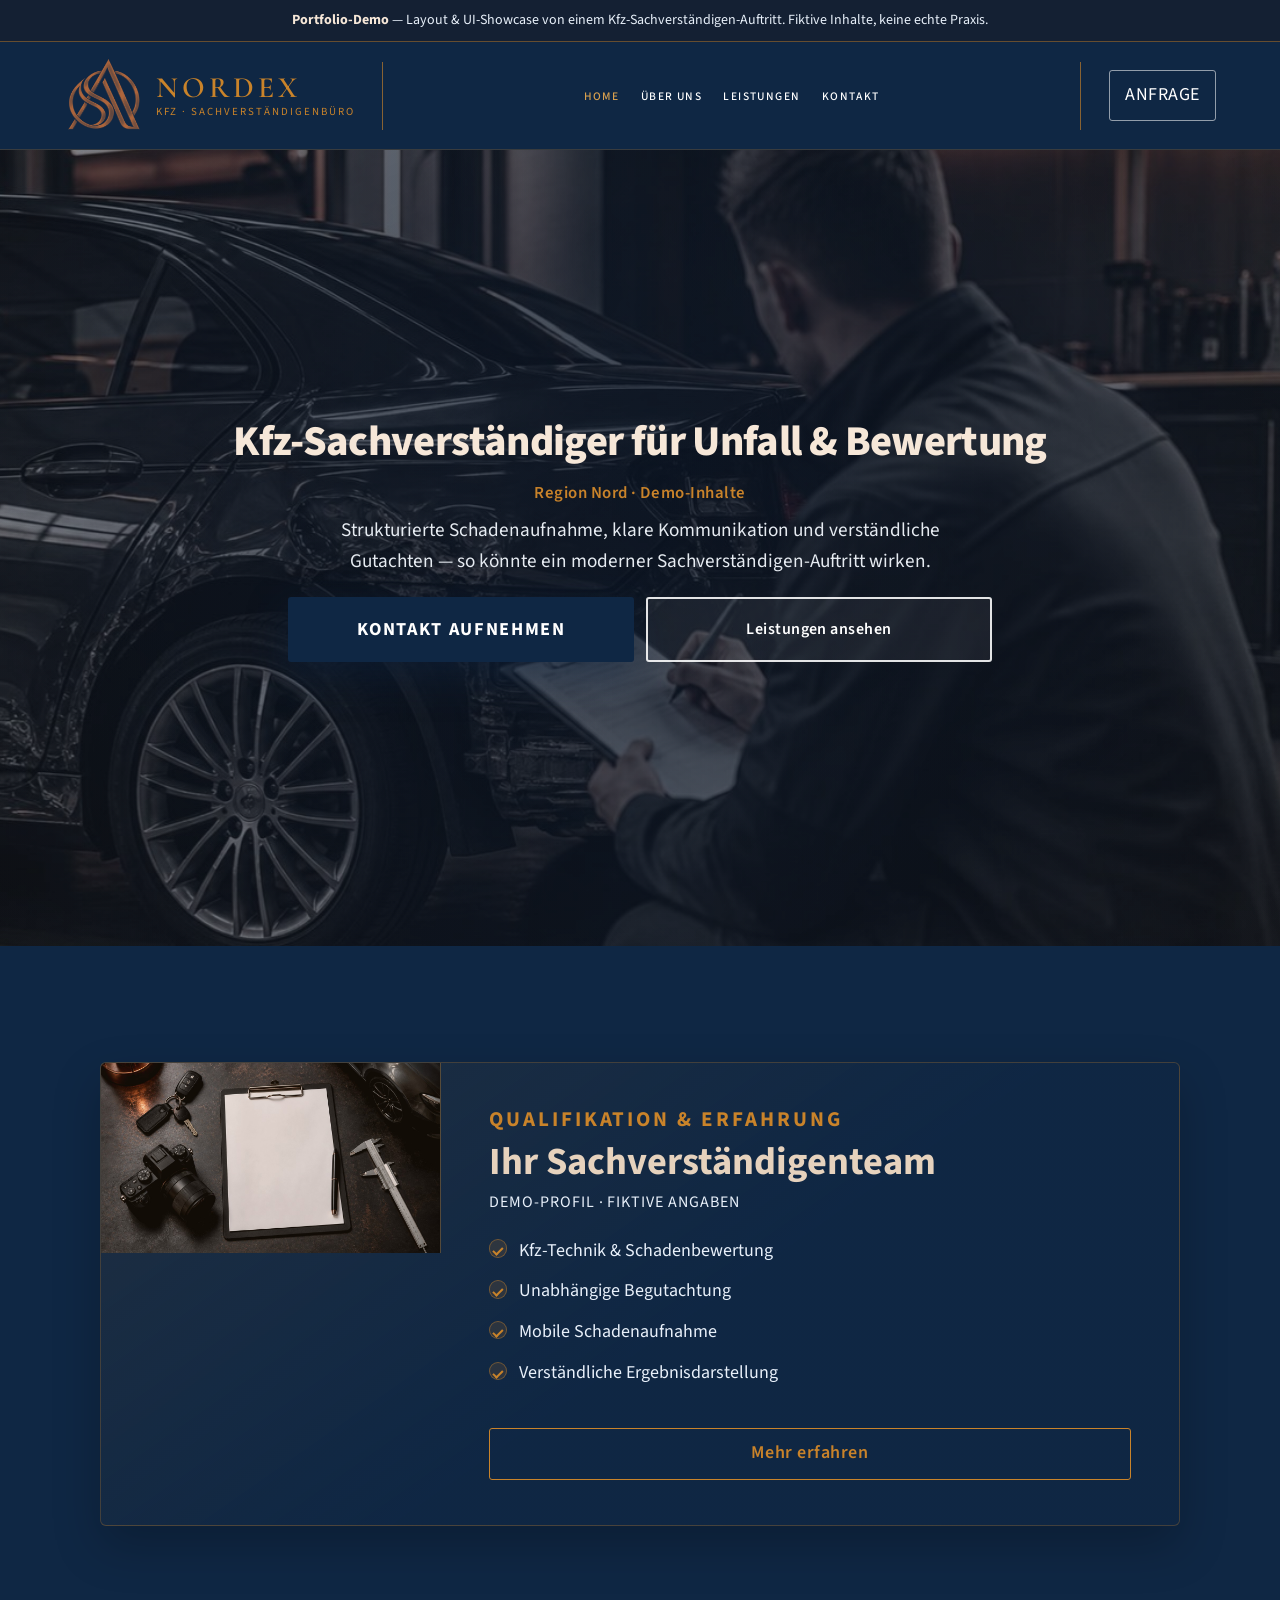
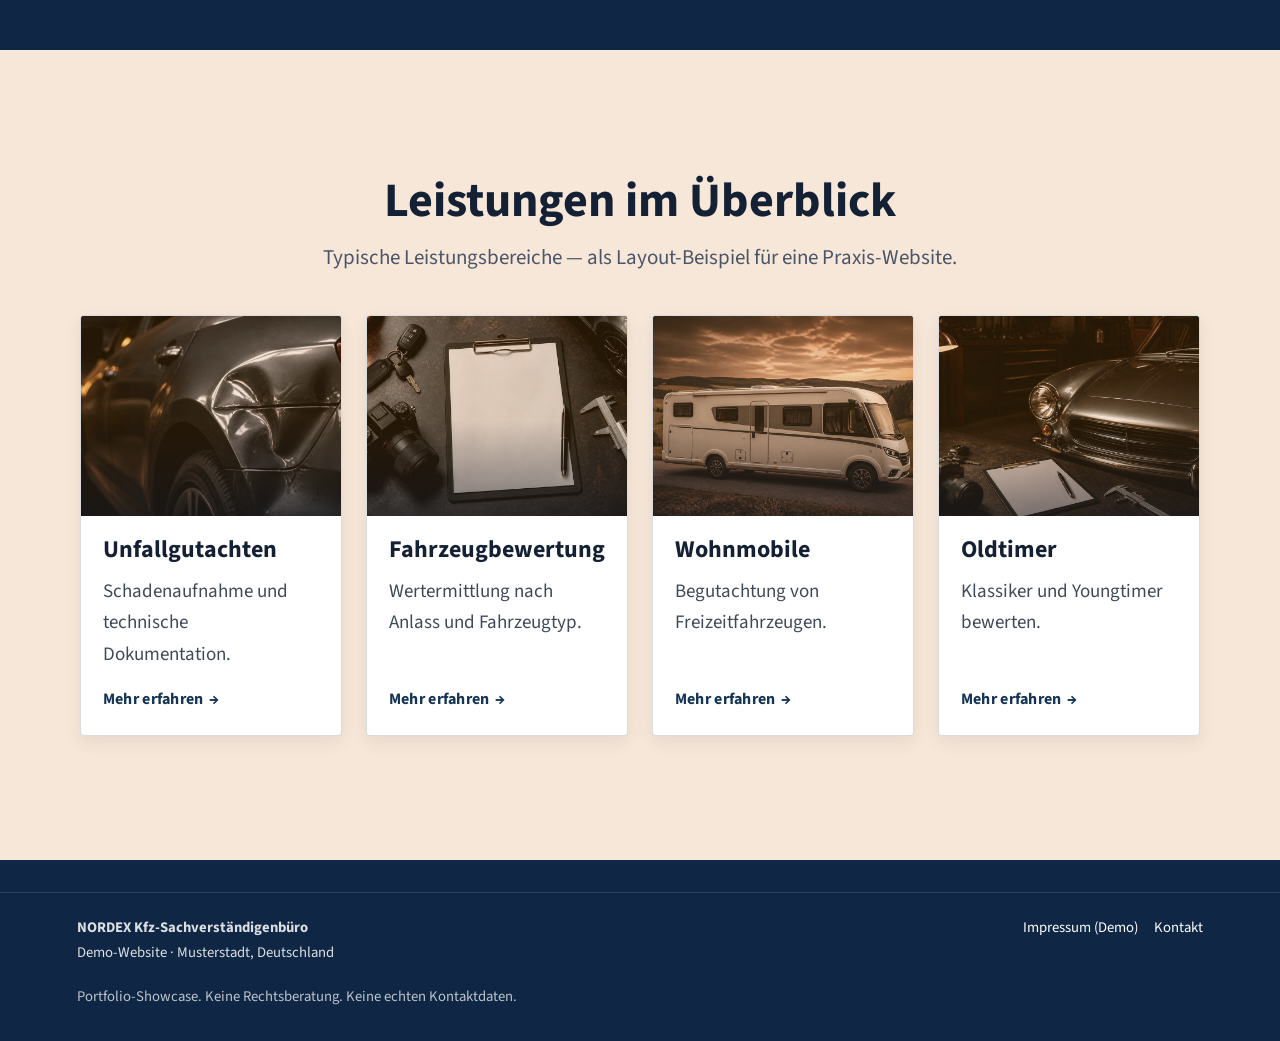
==== commit 7cf47301: "Remove developer name from demo banner and README." ====
--- a/index.html
+++ b/index.html
@@ -17,8 +17,7 @@
     
     <div class="portfolio-demo-banner" role="note">
       <strong>Portfolio-Demo</strong> — Layout &amp; UI-Showcase von einem Kfz-Sachverständigen-Auftritt.
-      Fiktive Inhalte, keine echte Praxis. Entwickelt von
-      <a href="https://github.com/Pauravi14" rel="noopener noreferrer">Pauravi Pardeshi</a>.
+      Fiktive Inhalte, keine echte Praxis.
     </div>
     <a class="skip" href="#main">Zum Hauptinhalt springen</a>
     <header class="header">
